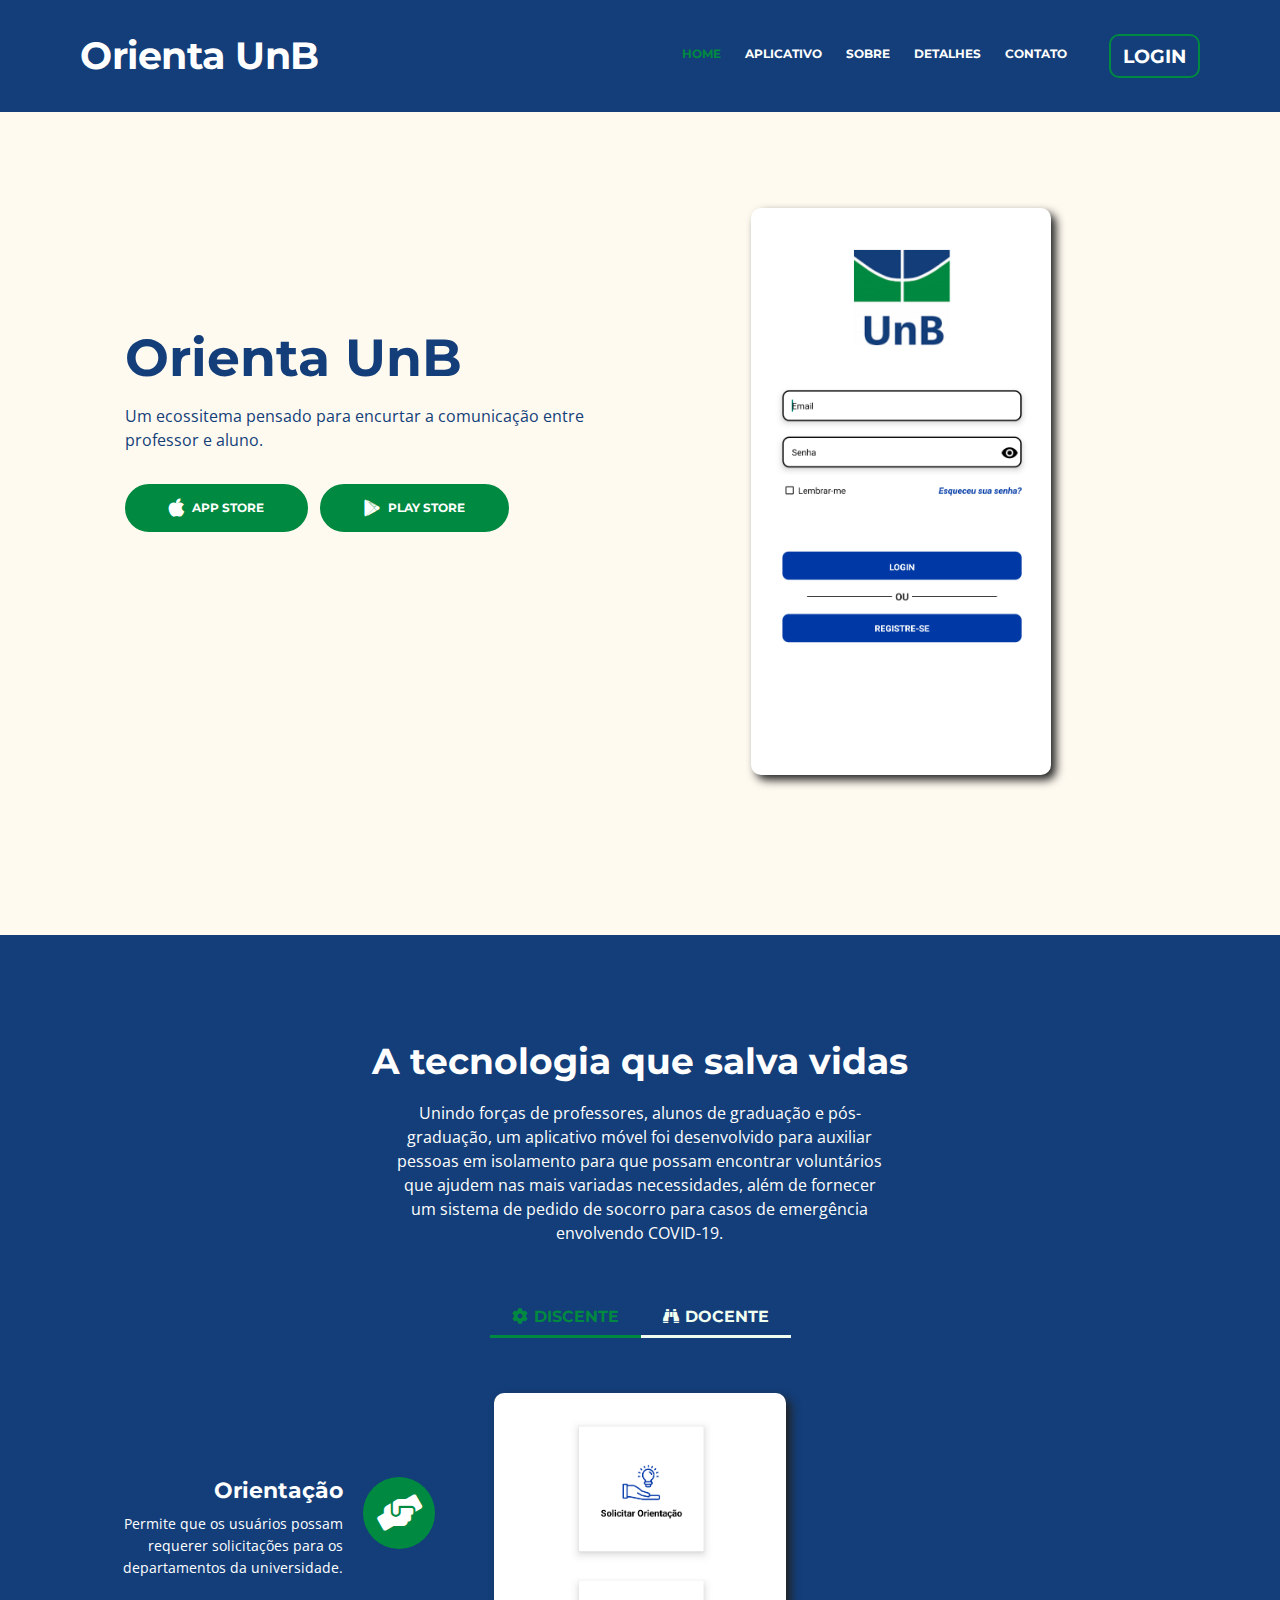
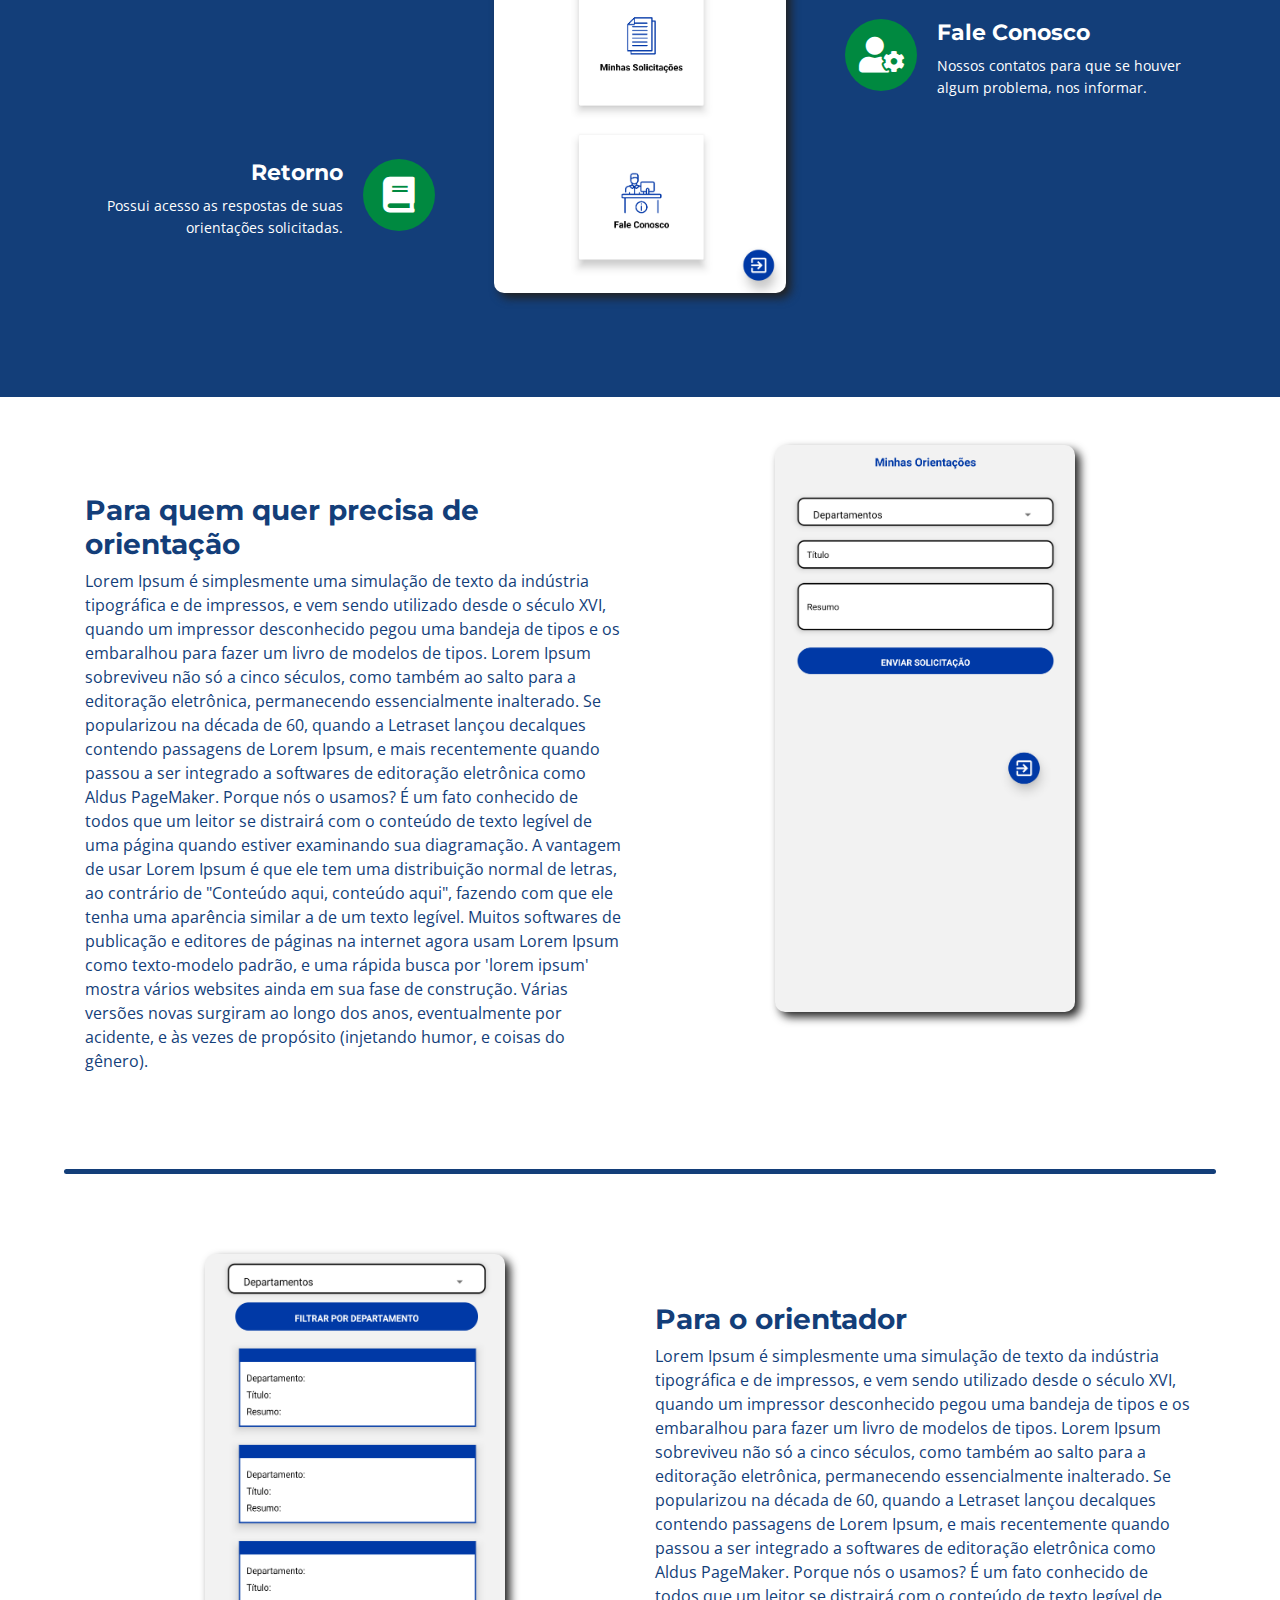
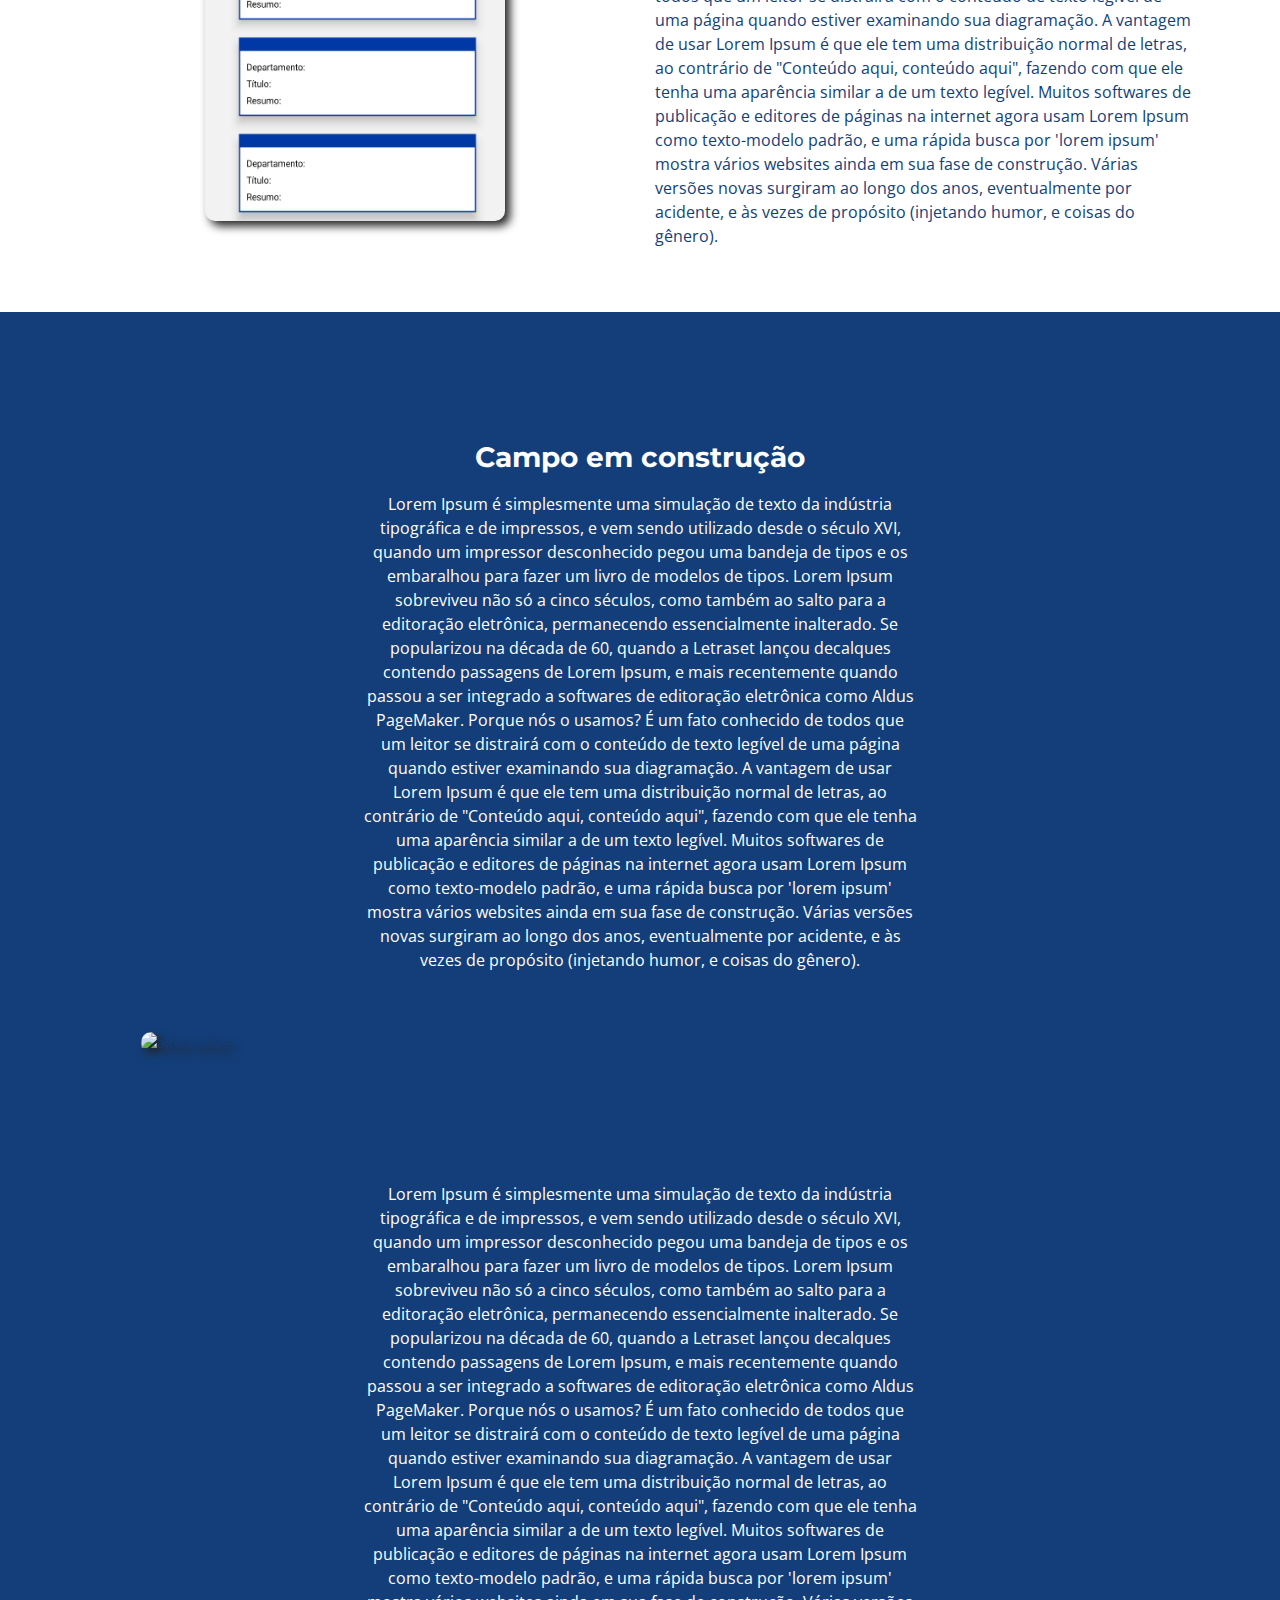
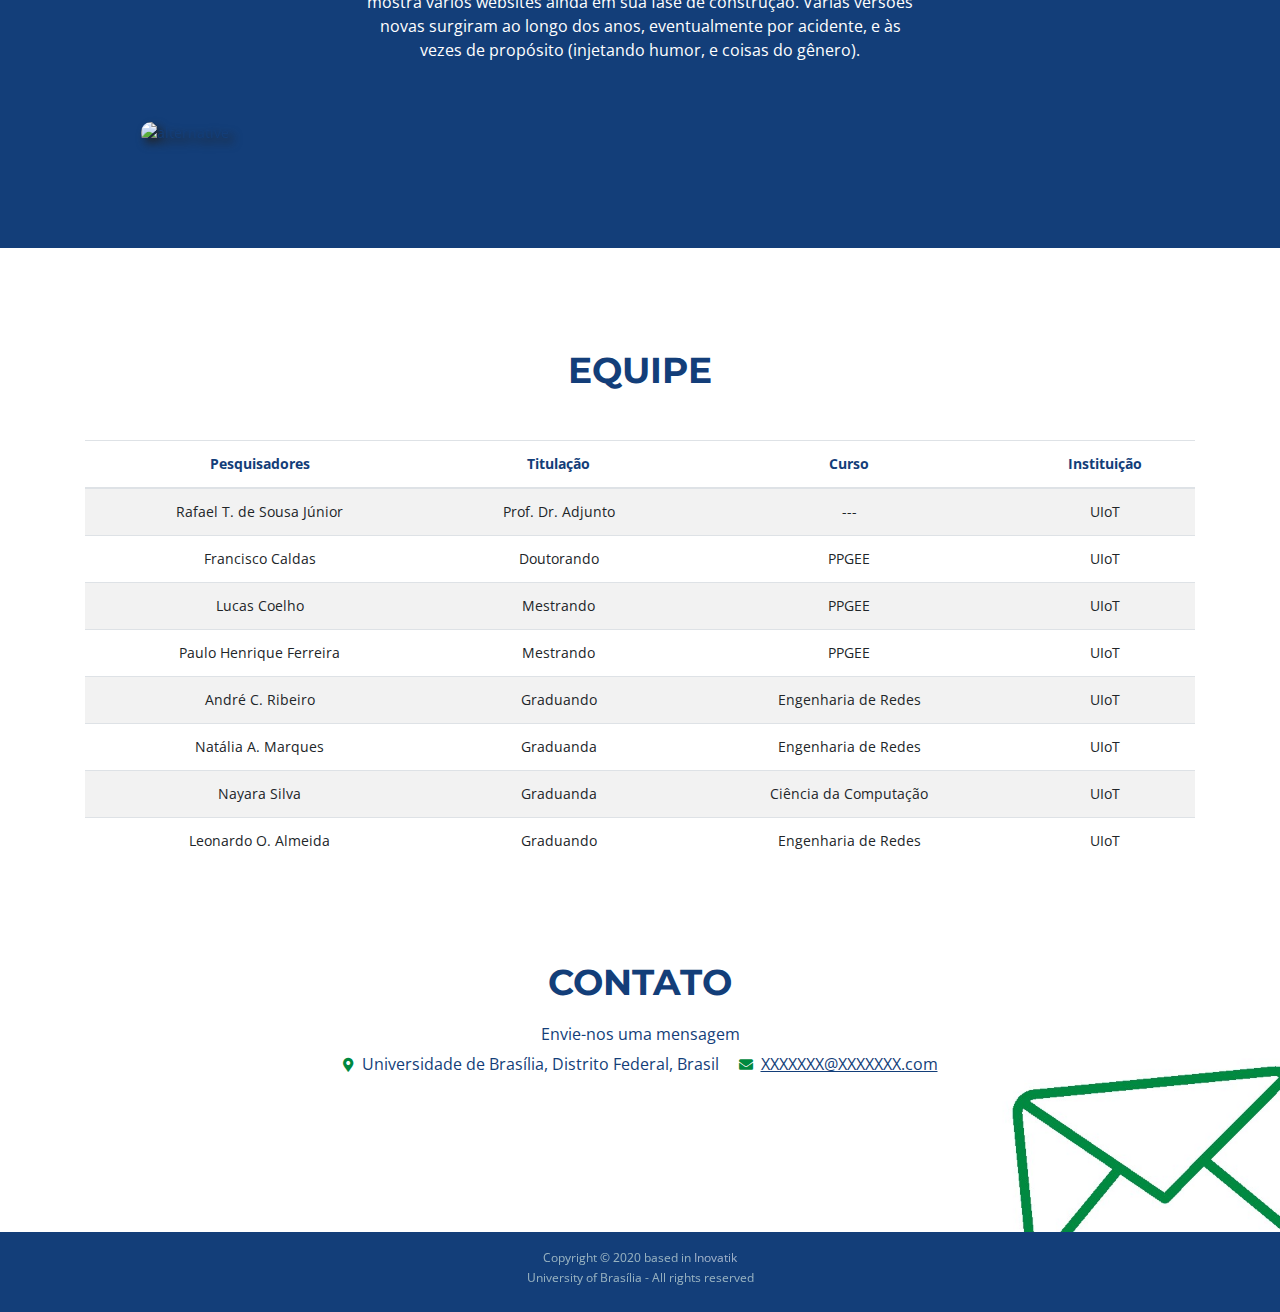
==== Orienta/index.html @ 150d6812 "Add files via upload" ====
<!DOCTYPE html>
<html lang="pt-BR">
    <head>
        <meta charset="utf-8">
        <meta name="viewport" content="width=device-width, initial-scale=1, shrink-to-fit=no">
        
        <!-- SEO Meta Tags -->
        <meta name="description" content="Um ecossitema pensado para proteger da pandemia causada pela COVID-19, todos aqueles que integram a comunidade da Universidade de Brasília.">
        <meta name="author" content="Inovatik">

        <!-- Website Title -->
        <title>Orienta UnB</title>
        
        <!-- Styles -->
        <link href="https://fonts.googleapis.com/css?family=Montserrat:400,600,700" rel="stylesheet">
        <link href="https://fonts.googleapis.com/css?family=Open+Sans:400,400i,700,700i" rel="stylesheet">
        <link href="css/bootstrap.css" rel="stylesheet">
        <link href="css/fontawesome-all.css" rel="stylesheet">
        <link href="css/swiper.css" rel="stylesheet">
        <link href="css/magnific-popup.css" rel="stylesheet">
        <link href="css/styles.css" rel="stylesheet">
        
        <!-- Favicon  -->
        <link rel="icon" href="images/favicon.png">
    </head>
    <body data-spy="scroll" data-target=".fixed-top">
    
    <!-- Preloader -->
	<div class="spinner-wrapper">
        <div class="spinner">
            <div class="bounce1"></div>
            <div class="bounce2"></div>
            <div class="bounce3"></div>
        </div>
    </div>
    <!-- end of preloader -->
    

    <!-- Navigation -->
    <nav class="navbar navbar-expand-md navbar-dark navbar-custom fixed-top">
        <!-- Text Logo - Use this if you don't have a graphic logo -->
        <a class="navbar-brand logo-text page-scroll" href="index.html">Orienta UnB</a>
        <!-- Image Logo -->
        <!--<a class="navbar-brand logo-image" href="index.html"><img src="images/logo.svg" alt="alternative"></a> -->
        
        <!-- Mobile Menu Toggle Button -->
        <button class="navbar-toggler" type="button" data-toggle="collapse" data-target="#navbarsExampleDefault" aria-controls="navbarsExampleDefault" aria-expanded="false" aria-label="Toggle navigation">
            <span class="navbar-toggler-awesome fas fa-bars"></span>
            <span class="navbar-toggler-awesome fas fa-times"></span>
        </button>
        <!-- end of mobile menu toggle button -->

        <div class="collapse navbar-collapse" id="navbarsExampleDefault">
            <ul class="navbar-nav ml-auto">
                <li class="nav-item">
                    <a class="nav-link page-scroll" href="#header">HOME <span class="sr-only">(current)</span></a>
                </li>
                <li class="nav-item">
                    <a class="nav-link page-scroll" href="#features">APLICATIVO</a>
                </li>
                <li class="nav-item">
                    <a class="nav-link page-scroll" href="#preview">SOBRE</a>
                </li>

                <li class="nav-item">
                    <a class="nav-link page-scroll" href="#details">DETALHES</a>
                </li>

                <!-- Dropdown Menu -->          
                <!-- <li class="nav-item dropdown"> 
                    <a class="nav-link dropdown-toggle page-scroll" href="#details" id="navbarDropdown" role="button" aria-haspopup="true" aria-expanded="false">DETAILS</a>-->
                    <!--<div class="dropdown-menu" aria-labelledby="navbarDropdown"> -->
                        <!-- <a class="dropdown-item" href="terms-conditions.html"><span class="item-text">TERMS CONDITIONS</span></a> -->
                        <!-- <div class="dropdown-items-divide-hr"></div> -->
                        <!-- <a class="dropdown-item" href="privacy-policy.html"><span class="item-text">PRIVACY POLICY</span></a>
                    </div> -->
                <!-- </li> -->
                <!-- end of dropdown menu -->

                <li class="nav-item">
                    <a class="nav-link page-scroll" href="#contact">CONTATO</a>
                </li>
                <li class="nav-item">
                    <a class="nav-link page-scroll login" href="http://unb-covid-web.herokuapp.com/#/login">LOGIN</a>
                </li>
            </ul>
        </div>
    </nav> <!-- end of navbar -->
    <!-- end of navigation -->


    <!-- Header -->
    <header id="header" class="header">
        <div class="header-content">
            <div class="container">
                <div class="row">
                    <div class="col-lg-6">
                        <div class="text-container">
                            <h1>Orienta UnB</h1>
                            <p class="p-large">Um ecossitema pensado para encurtar a comunicação entre professor e aluno.</p>
                            <a class="btn-solid-lg page-scroll" href="#your-link"><i class="fab fa-apple"></i>APP STORE</a>
                            <a class="btn-solid-lg page-scroll" href="#your-link"><i class="fab fa-google-play"></i>PLAY STORE</a>
                        </div>
                    </div> <!-- end of col -->
                    <div class="col-lg-5 mx-auto">
                        <div class="image-container">
                            <img class="img-fluid" style="height: 567px; width: 300px;" src="images/TeladeLogin.png" alt="alternative">
                        </div> <!-- end of image-container -->
                    </div> <!-- end of col -->
                </div> <!-- end of row -->
            </div> <!-- end of container -->
        </div> <!-- end of header-content -->
    </header> <!-- end of header -->
    <!-- end of header -->
    
    <!-- Features -->
    <div id="features" class="tabs">
        <div class="container">
            <div class="row">
                <div class="col-lg-12">
                    <h2>A tecnologia que salva vidas</h2>
                    <div class="p-heading p-large">Unindo forças de professores, alunos de graduação e pós-graduação, um aplicativo móvel foi desenvolvido para auxiliar pessoas em isolamento para que possam encontrar voluntários que ajudem nas mais variadas necessidades, além de fornecer um sistema de pedido de socorro para casos de emergência envolvendo COVID-19.</div>
                </div> <!-- end of col -->
            </div> <!-- end of row -->
            <div class="row">

                <!-- Tabs Links -->
                <ul class="nav nav-tabs" id="lenoTabs" role="tablist">
                    <li class="nav-item">
                        <a class="nav-link active" id="nav-tab-1" data-toggle="tab" href="#tab-1" role="tab" aria-controls="tab-1" aria-selected="true"><i class="fas fa-cog"></i>DISCENTE</a>
                    </li>
                    <li class="nav-item">
                        <a class="nav-link" id="nav-tab-2" data-toggle="tab" href="#tab-2" role="tab" aria-controls="tab-2" aria-selected="false"><i class="fas fa-binoculars"></i>DOCENTE</a>
                    </li>
                </ul>
                <!-- end of tabs links -->


                <!-- Tabs Content-->
                <div class="tab-content" id="lenoTabsContent">
                    
                    <!-- Tab -->
                    <div class="tab-pane fade show active" id="tab-1" role="tabpanel" aria-labelledby="tab-1">
                        <div class="container">
                            <div class="row">
                                
                                <!-- Icon Cards Pane -->
                                <div class="col-lg-4">
                                    <div class="card left-pane first">
                                        <div class="card-body" style="margin-bottom: 8em;">
                                            <div class="text-wrapper">
                                                <h4 class="card-title">Orientação</h4>
                                                <p>Permite que os usuários possam requerer solicitações para os departamentos da universidade.</p>
                                            </div>
                                            <div class="card-icon">
                                                <i class="fas fa-hands-helping"></i>
                                            </div>
                                        </div>
                                    </div>
                                    <div class="card left-pane">
                                        <div class="card-body">
                                            <div class="text-wrapper">
                                                <h4 class="card-title">Retorno</h4>
                                                <p>Possui acesso as respostas de suas orientações solicitadas.</p>
                                            </div>
                                            <div class="card-icon">
                                                <i class="fas fa-book"></i>
                                            </div>
                                        </div>
                                    </div>
                                    <div class="card left-pane" style="display: none;">
                                        <div class="card-body">
                                            <div class="text-wrapper">
                                                <h4 class="card-title">Pedir Socorro</h4>
                                                <p>Oferece um mecanismo para que pessoas com quadros emergenciais possam solicitar socoro às autoridades.</p>
                                            </div>
                                            <div class="card-icon">
                                                <i class="fas fa-first-aid"></i>
                                            </div>
                                        </div>
                                    </div>
                                </div>
                                <!-- end of icon cards pane -->

                                <!-- Image Pane -->
                                <div class="col-lg-4">
                                    <img class="img-fluid" src="images/MenuDiscente.png" alt="alternative" style="height: 500px; width: 292px;">
                                </div>
                                <!-- end of image pane -->
                                
                                <!-- Icon Cards Pane -->
                                <div class="col-lg-4" style="margin: auto;">
                                    <div class="card right-pane first">
                                        <div class="card-body">
                                            <div class="card-icon">
                                                <i class="fas fa-user-cog"></i>
                                            </div>
                                            <div class="text-wrapper">
                                                <h4 class="card-title">Fale Conosco</h4>
                                                <p>Nossos contatos para que se houver algum problema, nos informar.</p>
                                            </div>
                                        </div>
                                    </div>
                                    <div class="card right-pane" style="display: none;">
                                        <div class="card-body">
                                            <div class="card-icon">
                                                <i class="fas fa-first-aid"></i>
                                            </div>
                                            <div class="text-wrapper">
                                                <h4 class="card-title">Pedir Socorro</h4>
                                                <p>Oferece um mecanismo para que pessoas com quadros emergenciais possam solicitar socorro às autoridades.</p>
                                            </div>
                                        </div>
                                    </div>
                                    <div class="card right-pane" style="display: none;">
                                        <div class="card-body">
                                            <div class="card-icon">
                                                <i class="fas fa-first-aid"></i>
                                            </div>
                                            <div class="text-wrapper">
                                                <h4 class="card-title">Good Foundation</h4>
                                                <p>Get a solid foundation for your self development efforts. Try Leno mobile app for any mobile platform</p>
                                            </div>
                                        </div>
                                    </div>
                                </div>
                                <!-- end of icon cards pane -->

                            </div> <!-- end of row -->
                        </div> <!-- end of container -->
                    </div> <!-- end of tab-pane -->
                    <!-- end of tab -->

                    <!-- Tab -->
                    <div class="tab-pane fade" id="tab-2" role="tabpanel" aria-labelledby="tab-2">
                        <div class="container">
                            <div class="row">

                                <div class="col-lg-4" style="margin: auto;">
                                    <div class="card left-pane first">
                                        <div class="card-body" style="display: flex;">
                                            <div class="text-wrapper" style="width: 80%;">
                                                <h4 class="card-title">Solicitações</h4>
                                                <p>Permite o professor acesse a uma lista de solicitações de orientação.</p>
                                            </div>
                                            <div class="card-icon">
                                                <i class="fas fa-hands-helping"></i>
                                            </div>
                                        </div>
                                    </div>
                                    <div class="card left-pane" style="display: none;">
                                        <div class="card-body">
                                            <div class="text-wrapper">
                                                <h4 class="card-title">Informações Confiáveis</h4>
                                                <p>Possui acesso direto aos sites das autoridades em saúde como Organização Mundial da Saúde e o Ministério da Saúde.</p>
                                            </div>
                                            <div class="card-icon">
                                                <i class="fas fa-book"></i>
                                            </div>
                                        </div>
                                    </div>
                                    <div class="card left-pane" style="display: none;">
                                        <div class="card-body">
                                            <div class="text-wrapper">
                                                <h4 class="card-title">Pedir Socorro</h4>
                                                <p>Oferece um mecanismo para que pessoas com quadros emergenciais possam solicitar socoro às autoridades.</p>
                                            </div>
                                            <div class="card-icon">
                                                <i class="fas fa-first-aid"></i>
                                            </div>
                                        </div>
                                    </div>
                                </div>
                                <!-- end of icon cards pane -->

                                <!-- Image Pane -->
                                <div class="col-lg-4">
                                    <img class="img-fluid" src="images/MenuDocente.png" alt="alternative" style="height: 500px; width: 292px;">
                                </div>
                                <!-- end of image pane -->
                                
                                <!-- Icon Cards Pane -->
                                <div class="col-lg-4">
                                    <div class="card right-pane first">
                                        <div class="card-body" style="display: flex; margin-bottom: 10em; margin-top: 2em;">
                                            <div class="card-icon">
                                                <i class="fas fa-chart-line"></i>
                                            </div>
                                            <div class="text-wrapper" style="width: 80%; margin-left: 1em;">
                                                <h4 class="card-title">Controle de retorno</h4>
                                                <p>Área de acompanhamento das orientações responsáveis pelo usuário.</p>
                                            </div>
                                        </div>
                                    </div>
                                    <div class="card right-pane">
                                        <div class="card-body" style="display: flex;">
                                            <div class="card-icon">
                                                <i class="fas fa-user-cog"></i>
                                            </div>
                                            <div class="text-wrapper" style="width: 80%; margin-left: 1em;">
                                                <h4 class="card-title">Fale Conosco</h4>
                                                <p>Nossos contatos para que se houver algum problema, nos informar.</p>
                                            </div>
                                        </div>
                                    </div>
                                    <div class="card right-pane" style="display: none;">
                                        <div class="card-body">
                                            <div class="card-icon">
                                                <i class="fas fa-first-aid"></i>
                                            </div>
                                            <div class="text-wrapper">
                                                <h4 class="card-title">Good Foundation</h4>
                                                <p>Get a solid foundation for your self development efforts. Try Leno mobile app for any mobile platform</p>
                                            </div>
                                        </div>
                                    </div>
                                </div>
                            </div> <!-- end of row -->
                        </div> <!-- end of container -->
                    </div> <!-- end of tab-pane -->
                    <!-- end of tab -->

                </div> <!-- end of tab-content -->
                <!-- end of tabs content -->

            </div> <!-- end of row --> 
        </div> <!-- end of container --> 
    </div> <!-- end of tabs -->
    <!-- end of features -->


    <!-- Video -->
    <div id="preview" class="basic-1">
        <div class="container mt-5">
            <div class="row">
                <div class="col-lg-6">
                    <div class="text-container pt-5">
                        <h3>Para quem quer precisa de orientação</h3>
                        <p class="p-large">Lorem Ipsum é simplesmente uma simulação de texto da indústria tipográfica e de impressos, e vem sendo utilizado desde o século XVI, quando um impressor desconhecido pegou uma bandeja de tipos e os embaralhou para fazer um livro de modelos de tipos. Lorem Ipsum sobreviveu não só a cinco séculos, como também ao salto para a editoração eletrônica, permanecendo essencialmente inalterado. Se popularizou na década de 60, quando a Letraset lançou decalques contendo passagens de Lorem Ipsum, e mais recentemente quando passou a ser integrado a softwares de editoração eletrônica como Aldus PageMaker.

                            Porque nós o usamos?
                            É um fato conhecido de todos que um leitor se distrairá com o conteúdo de texto legível de uma página quando estiver examinando sua diagramação. A vantagem de usar Lorem Ipsum é que ele tem uma distribuição normal de letras, ao contrário de "Conteúdo aqui, conteúdo aqui", fazendo com que ele tenha uma aparência similar a de um texto legível. Muitos softwares de publicação e editores de páginas na internet agora usam Lorem Ipsum como texto-modelo padrão, e uma rápida busca por 'lorem ipsum' mostra vários websites ainda em sua fase de construção. Várias versões novas surgiram ao longo dos anos, eventualmente por acidente, e às vezes de propósito (injetando humor, e coisas do gênero).
                            
                            </p>
                    </div>
                </div> <!-- end of col -->
                <div class="col-lg-5 mx-auto">
                    <div class="image-container">
                        <img class="img-fluid img-mob" style="height: 567px; width: 300px;" src="images/SolicitaçãodeOrientação.png" alt="alternative">
                    </div> <!-- end of image-container -->
                </div> <!-- end of col -->
            </div> <!-- end of row -->
        </div> <!-- end of container -->
        <div class="line"></div>
        <div class="container content-m mb-5">
            <div class="row">
                <div class="col-lg-5 mx-auto">
                    <div class="image-container">
                        <img class="img-fluid img-mob" style="height: 567px; width: 300px;" src="images/TodasSolicitçõesProf.png" alt="alternative">
                    </div> <!-- end of image-container -->
                </div> <!-- end of col -->
                <div class="col-lg-6">
                    <div class="text-container pt-5">
                        <h3>Para o orientador</h3>
                        <p class="p-large">Lorem Ipsum é simplesmente uma simulação de texto da indústria tipográfica e de impressos, e vem sendo utilizado desde o século XVI, quando um impressor desconhecido pegou uma bandeja de tipos e os embaralhou para fazer um livro de modelos de tipos. Lorem Ipsum sobreviveu não só a cinco séculos, como também ao salto para a editoração eletrônica, permanecendo essencialmente inalterado. Se popularizou na década de 60, quando a Letraset lançou decalques contendo passagens de Lorem Ipsum, e mais recentemente quando passou a ser integrado a softwares de editoração eletrônica como Aldus PageMaker.

                            Porque nós o usamos?
                            É um fato conhecido de todos que um leitor se distrairá com o conteúdo de texto legível de uma página quando estiver examinando sua diagramação. A vantagem de usar Lorem Ipsum é que ele tem uma distribuição normal de letras, ao contrário de "Conteúdo aqui, conteúdo aqui", fazendo com que ele tenha uma aparência similar a de um texto legível. Muitos softwares de publicação e editores de páginas na internet agora usam Lorem Ipsum como texto-modelo padrão, e uma rápida busca por 'lorem ipsum' mostra vários websites ainda em sua fase de construção. Várias versões novas surgiram ao longo dos anos, eventualmente por acidente, e às vezes de propósito (injetando humor, e coisas do gênero).
                            
                            </p>
                    </div>
                </div> <!-- end of col -->
            </div> <!-- end of row -->
        </div> <!-- end of container -->
    </div> <!-- end of basic-1 -->
    <!-- end of video -->


    <!-- Details 1 -->
    <div id="details" class="basic-2">
        <div class="container">
            <div class="row">
                <div class="col-lg-12">
                    <h3>Campo em construção</h3>
                    <div class="p-heading p-large text">Lorem Ipsum é simplesmente uma simulação de texto da indústria tipográfica e de impressos, e vem sendo utilizado desde o século XVI, quando um impressor desconhecido pegou uma bandeja de tipos e os embaralhou para fazer um livro de modelos de tipos. Lorem Ipsum sobreviveu não só a cinco séculos, como também ao salto para a editoração eletrônica, permanecendo essencialmente inalterado. Se popularizou na década de 60, quando a Letraset lançou decalques contendo passagens de Lorem Ipsum, e mais recentemente quando passou a ser integrado a softwares de editoração eletrônica como Aldus PageMaker.

                        Porque nós o usamos?
                        É um fato conhecido de todos que um leitor se distrairá com o conteúdo de texto legível de uma página quando estiver examinando sua diagramação. A vantagem de usar Lorem Ipsum é que ele tem uma distribuição normal de letras, ao contrário de "Conteúdo aqui, conteúdo aqui", fazendo com que ele tenha uma aparência similar a de um texto legível. Muitos softwares de publicação e editores de páginas na internet agora usam Lorem Ipsum como texto-modelo padrão, e uma rápida busca por 'lorem ipsum' mostra vários websites ainda em sua fase de construção. Várias versões novas surgiram ao longo dos anos, eventualmente por acidente, e às vezes de propósito (injetando humor, e coisas do gênero).
                        
                        </div>
                </div> <!-- end of col -->
            </div> <!-- end of row -->    
            <div class="row">
                <div class="col-lg-12">
                        <img class="img-fluid dash" src="" alt="alternative">
                </div> <!-- end of col -->
            </div> <!-- end of row -->
        </div> <!-- end of container -->

        <div class="container mb-5">
            <div class="row">
                <div class="col-lg-12">
                    <div class="p-heading p-large text" style="margin-top: 8rem;">Lorem Ipsum é simplesmente uma simulação de texto da indústria tipográfica e de impressos, e vem sendo utilizado desde o século XVI, quando um impressor desconhecido pegou uma bandeja de tipos e os embaralhou para fazer um livro de modelos de tipos. Lorem Ipsum sobreviveu não só a cinco séculos, como também ao salto para a editoração eletrônica, permanecendo essencialmente inalterado. Se popularizou na década de 60, quando a Letraset lançou decalques contendo passagens de Lorem Ipsum, e mais recentemente quando passou a ser integrado a softwares de editoração eletrônica como Aldus PageMaker.

                        Porque nós o usamos?
                        É um fato conhecido de todos que um leitor se distrairá com o conteúdo de texto legível de uma página quando estiver examinando sua diagramação. A vantagem de usar Lorem Ipsum é que ele tem uma distribuição normal de letras, ao contrário de "Conteúdo aqui, conteúdo aqui", fazendo com que ele tenha uma aparência similar a de um texto legível. Muitos softwares de publicação e editores de páginas na internet agora usam Lorem Ipsum como texto-modelo padrão, e uma rápida busca por 'lorem ipsum' mostra vários websites ainda em sua fase de construção. Várias versões novas surgiram ao longo dos anos, eventualmente por acidente, e às vezes de propósito (injetando humor, e coisas do gênero).
                        
                        </div>
                </div> <!-- end of col -->
            </div> <!-- end of row -->    
            <div class="row">
                <div class="col-lg-12">
                        <img class="img-fluid dash" src="" alt="alternative">
                </div> <!-- end of col -->
            </div> <!-- end of row -->
        </div> <!-- end of container -->
    </div>


    <!-- Contact -->
    <div id="contact" class="form">
        <div class="container">
            <h2>EQUIPE</h2>
            <table class="table table-striped mt-5 equipe">
                <thead>
                  <tr>
                    <th scope="col">Pesquisadores</th>
                    <th scope="col">Titulação</th>
                    <th scope="col">Curso</th>
                    <th scope="col">Instituição</th>
                  </tr>
                </thead>
                <tbody>
                  <tr>
                    <td>Rafael T. de Sousa Júnior</td>
                    <td>Prof. Dr. Adjunto</td>
                    <td>---
                        
                    </td>
                    <td>UIoT</td>
                  </tr>
                  <tr>
                    <td>Francisco Caldas</td>
                    <td>Doutorando</td>
                    <td>PPGEE</td>
                    <td>UIoT</td>
                  </tr>
                  <tr>
                    <td>Lucas Coelho</td>
                    <td>Mestrando</td>
                    <td>PPGEE</td>
                    <td>UIoT</td>
                  </tr>
                  <tr>
                    <td>Paulo Henrique Ferreira</td>
                    <td>Mestrando</td>
                    <td>PPGEE</td>
                    <td>UIoT</td>
                  </tr>
                  <tr>
                    <td>André C. Ribeiro</td>
                    <td>Graduando</td>
                    <td>Engenharia de Redes</td>
                    <td>UIoT</td>
                  </tr>
                  <tr>
                    <td>Natália A. Marques</td>
                    <td>Graduanda</td>
                    <td>Engenharia de Redes</td>
                    <td>UIoT</td>
                  </tr>
                  <tr>
                    <td>Nayara Silva</td>
                    <td>Graduanda</td>
                    <td>Ciência da Computação</td>
                    <td>UIoT</td>
                  </tr>
                  <tr>
                    <td>Leonardo O. Almeida</td>
                    <td>Graduando</td>
                    <td>Engenharia de Redes</td>
                    <td>UIoT</td>
                  </tr>
                </tbody>
              </table>
            <div class="row mt-5">
                <div class="col-lg-12 mt-5">
                    <h2>CONTATO</h2>
                    <ul class="list-unstyled li-space-lg">
                        <li class="address">Envie-nos uma mensagem</li>
                        <li><i class="fas fa-map-marker-alt"></i>Universidade de Brasília, Distrito Federal, Brasil</li>
                        <li><i class="fas fa-envelope"></i><a class="blue" href="mailto:emailunb@unb.com">XXXXXXX@XXXXXXX.com</a></li>
                    </ul>
                </div> <!-- end of col -->
            </div> <!-- end of row -->
        </div> <!-- end of container -->
    </div> <!-- end of form -->
    <!-- end of contact -->


    <!-- Copyright -->
    <div class="copyright">
        <div class="container">
            <div class="row">
                <div class="col-lg-12">
                    <p class="p-small">Copyright © 2020 based in <a href="https://inovatik.com">Inovatik</a><br>University of Brasília - All rights reserved</p>
                </div> <!-- end of col -->
            </div> <!-- enf of row -->
        </div> <!-- end of container -->
    </div> <!-- end of copyright --> 
    <!-- end of copyright -->
    
    	
    <!-- Scripts -->
    <script src="js/jquery.min.js"></script> <!-- jQuery for Bootstrap's JavaScript plugins -->
    <script src="js/popper.min.js"></script> <!-- Popper tooltip library for Bootstrap -->
    <script src="js/bootstrap.min.js"></script> <!-- Bootstrap framework -->
    <script src="js/jquery.easing.min.js"></script> <!-- jQuery Easing for smooth scrolling between anchors -->
    <script src="js/swiper.min.js"></script> <!-- Swiper for image and text sliders -->
    <script src="js/jquery.magnific-popup.js"></script> <!-- Magnific Popup for lightboxes -->
    <script src="js/morphext.min.js"></script> <!-- Morphtext rotating text in the header -->
    <script src="js/validator.min.js"></script> <!-- Validator.js - Bootstrap plugin that validates forms -->
    <script src="js/scripts.js"></script> <!-- Custom scripts -->
</body>
</html>
---- Orienta/css/styles.css ----
/*****************************************
Table Of Contents:

01. General Styles
02. Preloader
03. Navigation
04. Header
05. Features
06. Video
07. Details 1
08. Details 2
09. Details Lightboxes
10. Screenshots
11. Download
12. Statistics
13. Contact
14. Footer
15. Copyright
16. Back To Top Button
17. Extra Pages
18. Media Queries
******************************************/

/*****************************************
Colors:

- Text, navbar links - white #F0FFF0
- Buttons, bullets, icons - turquoise #00c9db
- Navbar - navy #4633af
- Backgrounds - dark denim #262431
- Backgrounds - denim #2f2c3d
******************************************/


/******************************/
/*     01. General Styles     */
/******************************/
body,
html {
    width: 100%;
	height: 100%;
}

body, p {
	color: #133e79; 
	font: 400 0.875rem/1.375rem "Open Sans", sans-serif;
}

.line { 
	display: none;
}

.p-large {
	color: #133e79;
	font: 400 1rem/1.5rem "Open Sans", sans-serif;
}

.p-small {
	color: #133e79;
	font: 400 0.75rem/1.25rem "Open Sans", sans-serif;
}

.p-heading {
	margin-bottom: 3.75rem;
	text-align: center;
}

.li-space-lg li {
	margin-bottom: 0.375rem;
}

.indent {
	padding-left: 1.25rem;
}

h1 {
	color: #133e79;
	font: 700 2.5rem/2.875rem "Montserrat", sans-serif;
}

h2 {
	color: #133e79;
	font: 700 2.25rem/2.75rem "Montserrat", sans-serif;
}

h3 {
	color: #133e79;
	font: 700 1.75rem/2.125rem "Montserrat", sans-serif;
}

h4 {
	color: #133e79;
	font: 700 1.375rem/1.75rem "Montserrat", sans-serif;
}

h5 {
	color: #133e79;
	font: 700 1.125rem/1.625rem "Montserrat", sans-serif;
}

h6 {
	color: #133e79;
	font: 700 1rem/1.5rem "Montserrat", sans-serif;
}

a {
	color: #133e79;
	text-decoration: underline;
}

a:hover {
	color: #133e79;
	text-decoration: underline;
}

a.turquoise {
	color: #008940;
}

a.white {
	color: #133e79;
}

.testimonial-text {
	font: italic 400 1rem/1.5rem "Open Sans", sans-serif;
}

.testimonial-author {
	font: 700 1rem/1.5rem "Montserrat", sans-serif;
}

.btn-solid-reg {
	display: inline-block;
	padding: 1.1875rem 2.125rem 1.1875rem 2.125rem;
	border: 0.125rem solid #008940;
	border-radius: 2rem;
	background-color: #008940;
	color: #fff;
	font: 700 0.75rem/0 "Montserrat", sans-serif;
	text-decoration: none;
	transition: all 0.2s ease;
}

.btn-solid-reg:hover {
	background-color: transparent;
	color: #008940;
	text-decoration: none;
}

.btn-solid-lg {
	display: inline-block;
	padding: 1.375rem 2.625rem 1.375rem 2.625rem;
	border: 0.125rem solid #008940;
	border-radius: 2rem;
	background-color: #008940;
	color: #fff;
	font: 700 0.75rem/0 "Montserrat", sans-serif;
	text-decoration: none;
	transition: all 0.2s ease;
}

.btn-solid-lg:hover {
	background-color: transparent;
	color: #008940;
	text-decoration: none;
}

.btn-solid-lg .fab {
	margin-right: 0.5rem;
	font-size: 1.25rem;
	line-height: 0;
	vertical-align: top;
}

.btn-solid-lg .fab.fa-google-play {
	font-size: 1rem;
}

.btn-outline-reg {
	display: inline-block;
	padding: 1.1875rem 2.125rem 1.1875rem 2.125rem;
	border: 0.125rem solid #008940;
	border-radius: 2rem;
	background-color: transparent;
	color: #008940;
	font: 700 0.75rem/0 "Montserrat", sans-serif;
	text-decoration: none;
	transition: all 0.2s ease;
}

.btn-outline-reg:hover {
	background-color: #008940;
	color: #fff;
	text-decoration: none;
}

.btn-outline-lg {
	display: inline-block;
	padding: 1.375rem 2.625rem 1.375rem 2.625rem;
	border: 0.125rem solid #008940;
	border-radius: 2rem;
	background-color: transparent;
	color: #008940;
	font: 700 0.75rem/0 "Montserrat", sans-serif;
	text-decoration: none;
	transition: all 0.2s ease;
}

.btn-outline-lg:hover {
	background-color: #008940;
	color: #fff;
	text-decoration: none;
}

.btn-outline-sm {
	display: inline-block;
	padding: 1rem 1.625rem 0.875rem 1.625rem;
	border: 0.125rem solid #008940;
	border-radius: 2rem;
	background-color: transparent;
	color: #008940;
	font: 700 0.625rem/0 "Montserrat", sans-serif;
	text-decoration: none;
	transition: all 0.2s ease;
}

.btn-outline-sm:hover {
	background-color: #008940;
	color: #fff;
	text-decoration: none;
}

.form-group {
	position: relative;
	margin-bottom: 1.25rem;
}

.form-group.has-error.has-danger {
	margin-bottom: 0.625rem;
}

.form-group.has-error.has-danger .help-block.with-errors ul {
	margin-top: 0.375rem;
}

.label-control {
	position: absolute;
	top: 0.87rem;
	left: 1.375rem;
	color: #008940;
	opacity: 1;
	font: 400 0.875rem/1.375rem "Open Sans", sans-serif;
	cursor: text;
	transition: all 0.2s ease;
}

/* IE10+ hack to solve lower label text position compared to the rest of the browsers */
@media screen and (-ms-high-contrast: active), screen and (-ms-high-contrast: none) {  
	.label-control {
		top: 0.9375rem;
	}
}

.form-control-input:focus + .label-control,
.form-control-input.notEmpty + .label-control,
.form-control-textarea:focus + .label-control,
.form-control-textarea.notEmpty + .label-control {
	top: 0.125rem;
	opacity: 1;
	font-size: 0.75rem;
	font-weight: 700;
}

.form-control-input,
.form-control-select {
	display: block; /* needed for proper display of the label in Firefox, IE, Edge */
	width: 100%;
	padding-top: 1.0625rem;
	padding-bottom: 0.0625rem;
	padding-left: 1.3125rem;
	border: 1px solid #008940;
	border-radius: 0.25rem;
	background-color: #fff;
	color: #008940;
	font: 400 0.875rem/1.875rem "Open Sans", sans-serif;
	transition: all 0.2s ease;
	-webkit-appearance: none; /* removes inner shadow on form inputs on ios safari */
}

.form-control-select {
	padding-top: 0.5rem;
	padding-bottom: 0.5rem;
	height: 3rem;
}

/* IE10+ hack to solve lower label text position compared to the rest of the browsers */
@media screen and (-ms-high-contrast: active), screen and (-ms-high-contrast: none) {  
	.form-control-input {
		padding-top: 1.25rem;
		padding-bottom: 0.75rem;
		line-height: 1.75rem;
	}

	.form-control-select {
		padding-top: 0.875rem;
		padding-bottom: 0.75rem;
		height: 3.125rem;
		line-height: 2.125rem;
	}
}

select {
    /* you should keep these first rules in place to maintain cross-browser behavior */
    -webkit-appearance: none;
	-moz-appearance: none;
	-ms-appearance: none;
    -o-appearance: none;
    appearance: none;
    background-image: url('../images/down-arrow.png');
    background-position: 96% 50%;
    background-repeat: no-repeat;
    outline: none;
}

select::-ms-expand {
    display: none; /* removes the ugly default down arrow on select form field in IE11 */
}

.form-control-textarea {
	display: block; /* used to eliminate a bottom gap difference between Chrome and IE/FF */
	width: 100%;
	height: 8rem; /* used instead of html rows to normalize height between Chrome and IE/FF */
	padding-top: 1.25rem;
	padding-left: 1.3125rem;
	border: 1px solid #008940;
	border-radius: 0.25rem;
	background-color: #F0FFF0;
	color: #008940;
	font: 400 0.875rem/1.75rem "Open Sans", sans-serif;
	transition: all 0.2s ease;
}

.form-control-input:focus,
.form-control-select:focus,
.form-control-textarea:focus {
	border: 1px solid #F0FFF0;
	outline: none; /* Removes blue border on focus */
}

.form-control-input:hover,
.form-control-select:hover,
.form-control-textarea:hover {
	border: 1px solid #F0FFF0;
}

.checkbox {
	font: 400 0.75rem/1.25rem "Open Sans", sans-serif;
}

input[type='checkbox'] {
	vertical-align: -15%;
	margin-right: 0.375rem;
}

/* IE10+ hack to raise checkbox field position compared to the rest of the browsers */
@media screen and (-ms-high-contrast: active), screen and (-ms-high-contrast: none) {  
	input[type='checkbox'] {
		vertical-align: -9%;
	}
}

.form-control-submit-button {
	display: inline-block;
	width: 100%;
	height: 3.125rem;
	border: 1px solid #008940;
	border-radius: 1.5rem;
	background-color: #008940;
	color: #fff;
	font: 700 0.75rem/1.75rem "Montserrat", sans-serif;
	cursor: pointer;
	transition: all 0.2s ease;
}

.form-control-submit-button:hover {
	background-color: transparent;
	color: #008940;
}

/* Form Success And Error Message Formatting */
#cmsgSubmit.h3.text-center.tada.animated,
#pmsgSubmit.h3.text-center.tada.animated,
#cmsgSubmit.h3.text-center,
#pmsgSubmit.h3.text-center {
	display: block;
	margin-bottom: 0;
	color: #F0FFF0;
	font: 400 1.125rem/1rem "Open Sans", sans-serif;
}

.help-block.with-errors .list-unstyled {
	color: #F0FFF0;
	font-size: 0.75rem;
	line-height: 1.125rem;
	text-align: left;
}

.help-block.with-errors ul {
	margin-bottom: 0;
}
/* end of form success and error message formatting */

/* Form Success And Error Message Animation - Animate.css */
@-webkit-keyframes tada {
	from {
		-webkit-transform: scale3d(1, 1, 1);
		-ms-transform: scale3d(1, 1, 1);
		transform: scale3d(1, 1, 1);
	}
	10%, 20% {
		-webkit-transform: scale3d(.9, .9, .9) rotate3d(0, 0, 1, -3deg);
		-ms-transform: scale3d(.9, .9, .9) rotate3d(0, 0, 1, -3deg);
		transform: scale3d(.9, .9, .9) rotate3d(0, 0, 1, -3deg);
	}
	30%, 50%, 70%, 90% {
		-webkit-transform: scale3d(1.1, 1.1, 1.1) rotate3d(0, 0, 1, 3deg);
		-ms-transform: scale3d(1.1, 1.1, 1.1) rotate3d(0, 0, 1, 3deg);
		transform: scale3d(1.1, 1.1, 1.1) rotate3d(0, 0, 1, 3deg);
	}
	40%, 60%, 80% {
		-webkit-transform: scale3d(1.1, 1.1, 1.1) rotate3d(0, 0, 1, -3deg);
		-ms-transform: scale3d(1.1, 1.1, 1.1) rotate3d(0, 0, 1, -3deg);
		transform: scale3d(1.1, 1.1, 1.1) rotate3d(0, 0, 1, -3deg);
	}
	to {
		-webkit-transform: scale3d(1, 1, 1);
		-ms-transform: scale3d(1, 1, 1);
		transform: scale3d(1, 1, 1);
	}
}

@keyframes tada {
	from {
		-webkit-transform: scale3d(1, 1, 1);
		-ms-transform: scale3d(1, 1, 1);
		transform: scale3d(1, 1, 1);
	}
	10%, 20% {
		-webkit-transform: scale3d(.9, .9, .9) rotate3d(0, 0, 1, -3deg);
		-ms-transform: scale3d(.9, .9, .9) rotate3d(0, 0, 1, -3deg);
		transform: scale3d(.9, .9, .9) rotate3d(0, 0, 1, -3deg);
	}
	30%, 50%, 70%, 90% {
		-webkit-transform: scale3d(1.1, 1.1, 1.1) rotate3d(0, 0, 1, 3deg);
		-ms-transform: scale3d(1.1, 1.1, 1.1) rotate3d(0, 0, 1, 3deg);
		transform: scale3d(1.1, 1.1, 1.1) rotate3d(0, 0, 1, 3deg);
	}
	40%, 60%, 80% {
		-webkit-transform: scale3d(1.1, 1.1, 1.1) rotate3d(0, 0, 1, -3deg);
		-ms-transform: scale3d(1.1, 1.1, 1.1) rotate3d(0, 0, 1, -3deg);
		transform: scale3d(1.1, 1.1, 1.1) rotate3d(0, 0, 1, -3deg);
	}
	to {
		-webkit-transform: scale3d(1, 1, 1);
		-ms-transform: scale3d(1, 1, 1);
		transform: scale3d(1, 1, 1);
	}
}

.tada {
	-webkit-animation-name: tada;
	animation-name: tada;
}

.animated {
	-webkit-animation-duration: 1s;
	animation-duration: 1s;
	-webkit-animation-fill-mode: both;
	animation-fill-mode: both;
}
/* end of form success and error message animation - Animate.css */

/* Fade-move Animation For Lightbox - Magnific Popup */
/* at start */
.my-mfp-slide-bottom .zoom-anim-dialog {
	opacity: 0;
	transition: all 0.2s ease-out;
	-webkit-transform: translateY(-1.25rem) perspective(37.5rem) rotateX(10deg);
	-ms-transform: translateY(-1.25rem) perspective(37.5rem) rotateX(10deg);
	transform: translateY(-1.25rem) perspective(37.5rem) rotateX(10deg);
}

/* animate in */
.my-mfp-slide-bottom.mfp-ready .zoom-anim-dialog {
	opacity: 1;
	-webkit-transform: translateY(0) perspective(37.5rem) rotateX(0); 
	-ms-transform: translateY(0) perspective(37.5rem) rotateX(0); 
	transform: translateY(0) perspective(37.5rem) rotateX(0); 
}

/* animate out */
.my-mfp-slide-bottom.mfp-removing .zoom-anim-dialog {
	opacity: 0;
	-webkit-transform: translateY(-0.625rem) perspective(37.5rem) rotateX(10deg); 
	-ms-transform: translateY(-0.625rem) perspective(37.5rem) rotateX(10deg); 
	transform: translateY(-0.625rem) perspective(37.5rem) rotateX(10deg); 
}

/* dark overlay, start state */
.my-mfp-slide-bottom.mfp-bg {
	opacity: 0;
	transition: opacity 0.2s ease-out;
}

/* animate in */
.my-mfp-slide-bottom.mfp-ready.mfp-bg {
	opacity: 0.8;
}
/* animate out */
.my-mfp-slide-bottom.mfp-removing.mfp-bg {
	opacity: 0;
}
/* end of fade-move animation for lightbox - magnific popup */

/* Fade Animation For Image Slider - Magnific Popup */
@-webkit-keyframes fadeIn {
	from {
		opacity: 0;
	}
	to {
		opacity: 1;
	}
}

@keyframes fadeIn {
	from {
		opacity: 0;
	}
	to {
		opacity: 1;
	}
}

.fadeIn {
	-webkit-animation: fadeIn 0.6s;
	animation: fadeIn 0.6s;
}

@-webkit-keyframes fadeOut {
	from {
		opacity: 1;
	}
	to {
		opacity: 0;
	}
}

@keyframes fadeOut {
	from {
		opacity: 1;
	}
	to {
		opacity: 0;
	}
}

.fadeOut {
	-webkit-animation: fadeOut 0.8s;
	animation: fadeOut 0.8s;
}
/* end of fade animation for image slider - magnific popup */


/*************************/
/*     02. Preloader     */
/*************************/
.spinner-wrapper {
	position: fixed;
	z-index: 999999;
	top: 0;
	right: 0;
	bottom: 0;
	left: 0;
	background: #133e79;
}

.spinner {
	position: absolute;
	top: 50%; /* centers the loading animation vertically one the screen */
	left: 50%; /* centers the loading animation horizontally one the screen */
	width: 3.75rem;
	height: 1.25rem;
	margin: -0.625rem 0 0 -1.875rem; /* is width and height divided by two */ 
	text-align: center;
}

.spinner > div {
	display: inline-block;
	width: 1rem;
	height: 1rem;
	border-radius: 100%;
	background-color: #fff;
	-webkit-animation: sk-bouncedelay 1.4s infinite ease-in-out both;
	animation: sk-bouncedelay 1.4s infinite ease-in-out both;
}

.spinner .bounce1 {
	-webkit-animation-delay: -0.32s;
	animation-delay: -0.32s;
}

.spinner .bounce2 {
	-webkit-animation-delay: -0.16s;
	animation-delay: -0.16s;
}

@-webkit-keyframes sk-bouncedelay {
	0%, 80%, 100% { -webkit-transform: scale(0); }
	40% { -webkit-transform: scale(1.0); }
}

@keyframes sk-bouncedelay {
	0%, 80%, 100% { 
		-webkit-transform: scale(0);
		-ms-transform: scale(0);
		transform: scale(0);
	} 40% { 
		-webkit-transform: scale(1.0);
		-ms-transform: scale(1.0);
		transform: scale(1.0);
	}
}


/**************************/
/*     03. Navigation     */
/**************************/
.navbar-custom {
	background-color: #133e79;
	box-shadow: 0 0.0625rem 0.375rem 0 rgba(0, 0, 0, 0.1);
	font: 700 0.75rem/2rem "Montserrat", sans-serif;
	transition: all 0.2s ease;
}

.navbar-custom .navbar-brand.logo-image img {
    width: 113px;
	height: 34px;
	margin-bottom: 1px;
	-webkit-backface-visibility: hidden;
}

.navbar-custom .navbar-brand.logo-text {
	font: 700 2.375rem/1.5rem "Montserrat", sans-serif;
	color: #fff;
	letter-spacing: -0.5px;
	text-decoration: none;
}

.navbar-custom .navbar-nav {
	margin-top: 0.75rem;
}

.navbar-custom .nav-item .nav-link {
	padding: 0 0.75rem 0 0.75rem;
	color: #fff;
	text-decoration: none;
	transition: all 0.2s ease;
}

.navbar-custom .nav-item .nav-link:hover,
.navbar-custom .nav-item .nav-link.active {
	color: #008940;
}

/* Dropdown Menu */
.navbar-custom .dropdown:hover > .dropdown-menu {
	display: block; /* this makes the dropdown menu stay open while hovering it */
	min-width: auto;
	animation: fadeDropdown 0.2s; /* required for the fade animation */
}

@keyframes fadeDropdown {
    0% {
        opacity: 0;
    }

    100% {
        opacity: 1;
    }
}

.navbar-custom .dropdown-toggle:focus { /* removes dropdown outline on focus  */
	outline: 0;
}

.navbar-custom .dropdown-menu {
	margin-top: 0;
	border: none;
	border-radius: 0.25rem;
	background-color: #4633af;
}

.navbar-custom .dropdown-item {
	color: #fff;
	text-decoration: none;
}

.navbar-custom .dropdown-item:hover {
	background-color: #4633af;
}

.navbar-custom .dropdown-item .item-text {
	font: 700 0.75rem/1.5rem "Montserrat", sans-serif;
}

.navbar-custom .dropdown-item:hover .item-text {
	color: #00c9db;
}

.navbar-custom .dropdown-items-divide-hr {
	width: 100%;
	height: 1px;
	margin: 0.25rem auto 0.25rem auto;
	border: none;
	background-color: #b5bcc4;
	opacity: 0.2;
}
/* end of dropdown menu */

.navbar-custom .social-icons {
	display: none;
}

.navbar-custom .navbar-toggler {
	border: none;
	color: #fff;
	font-size: 2rem;
}

.navbar-custom button[aria-expanded='false'] .navbar-toggler-awesome.fas.fa-times{
	display: none;
}

.navbar-custom button[aria-expanded='false'] .navbar-toggler-awesome.fas.fa-bars{
	display: inline-block;
}

.navbar-custom button[aria-expanded='true'] .navbar-toggler-awesome.fas.fa-bars{
	display: none;
}

.navbar-custom button[aria-expanded='true'] .navbar-toggler-awesome.fas.fa-times{
	display: inline-block;
	margin-right: 0.125rem;
}


/*********************/
/*    04. Header     */
/*********************/
.header {
	background: linear-gradient(to bottom right, rgba(72, 72, 212, 0), rgba(241, 104, 104, 0)), #FFFAF0 center center no-repeat;
	background-size: cover;
}

.header .header-content {
	padding-top: 8.5rem;
	padding-bottom: 7rem;
	text-align: center;
}

.header .text-container {
	margin-bottom: 3rem;
}

.header h1 {
	margin-bottom: 1rem;
}

.header #js-rotating {
	color: #133e79;
}

.header .p-large {
	margin-bottom: 2rem;
}

.header .btn-solid-lg {
	margin-right: 0.5rem;
	margin-bottom: 1.25rem;
}

.img-fluid {
	-webkit-filter: drop-shadow(5px 5px 5px #222);
	filter: drop-shadow(5px 5px 5px #222);
	height: 450px;
    width: 295px;
    border-radius: 10px;
}

/************************/
/*     05. Features     */
/************************/
.tabs {
	padding-top: 6.5rem;
	padding-bottom: 4.25rem;
	background: linear-gradient(to bottom right, rgba(72, 72, 212, 0), rgba(241, 104, 104, 0)), #133e79 center center no-repeat;
}

.tabs h2 {
	margin-bottom: 1.125rem;
	text-align: center;
	color: white;
}

.tabs .p-heading {
	margin-bottom: 3.125rem;
	color: white;
}

.tabs .nav-tabs {
	margin-right: auto;
	margin-bottom: 2.5rem;
	margin-left: auto;
	justify-content: center;
	border-bottom: none;
}

.tabs .nav-link {
	margin-bottom: 1rem;
	padding: 0.5rem 1.375rem 0.25rem 1.375rem;
	border: none;
	border-bottom: 0.1875rem solid #F0FFF0;
	border-radius: 0;
	color: #F0FFF0;
	font: 700 1rem/1.75rem "Montserrat", sans-serif;
	text-decoration: none;
	transition: all 0.2s ease;
}

.tabs .nav-link.active,
.tabs .nav-link:hover {
	border-bottom: 0.1875rem solid #008940;
	background-color: transparent;
	color: #008940;
}

.tabs .nav-link .fas {
	margin-right: 0.375rem;
	font-size: 1rem;
}

.tabs .tab-content {
	width: 100%; /* for proper display in IE11 */
}

.tab-content p, h4 {
	color: white;
}

.tabs .card {
	border: none;
	background: transparent;
}

.tabs .card-body {
	padding: 1rem 0 1.25rem 0;
}

.tabs .card-title {
	margin-bottom: 0.5rem;
}

.tabs .card .card-icon {
	display: inline-block;
	width: 3.5rem;
	height: 3.5rem;
	border-radius: 50%;
	background-color: #008940;
	text-align: center;
	vertical-align: top;
}

.tabs .card .card-icon .fas,
.tabs .card .card-icon .far {
	color: #fff;
	font-size: 1.75rem;
	line-height: 3.5rem;
}

.tabs #tab-1 .card.left-pane .text-wrapper {
	display: inline-block;
	width: 75%;
}

.tabs #tab-1 .card.left-pane .card-icon {
	float: left;
	margin-right: 1rem;
}

.tabs #tab-1 img {
	display: block;
	margin: 2rem auto 3rem auto;
}

.tabs #tab-1 .card.right-pane .text-wrapper {
	display: inline-block;
	width: 75%;
}

.tabs #tab-1 .card.right-pane .card-icon {
	margin-right: 1rem;
}

.tabs #tab-2 img {
	display: block;
	margin: 0 auto 2rem auto;
}

.tabs #tab-2 .text-area {
	margin-top: 1.5rem;
}

.tabs #tab-2 .text {
	text-align: end;
    padding-top: 2.5rem;
}

.tabs #tab-2 h3 {
	margin-bottom: 0.75rem;
	color: white;
}

.tabs #tab-2 .icon-cards-area {
	margin-top: 2.5rem;
}

.tabs #tab-2 .icon-cards-area .card {
	width: 100%; /* for proper display in IE11 */
}

.tabs #tab-3 .icon-cards-area .card {
	width: 100%; /* for proper display in IE11 */
}

.tabs #tab-3 .text-area {
	margin-top: 0.75rem;
	margin-bottom: 4rem;
}

.tabs #tab-3 h3 {
	margin-bottom: 0.75rem;
}

.tabs #tab-3 img {
	margin: 0 auto 3rem auto;
}


/*********************/
/*     06. Video     */
/*********************/
.content-m {
	margin-top: 10rem;
}


/*************************/
/*     07. Details 1     */
/*************************/
.basic-2 {
	padding-top: 8rem;
	padding-bottom: 3.5rem;
	background: linear-gradient(to bottom right, rgba(72, 72, 212, 0), rgba(241, 104, 104, 0)), #133e79 center center no-repeat;
}

.basic-2 img {
	margin-bottom: 3.5rem;
}

.basic-2 .text {
	color: white;
	text-align: center;
	width: 50%;
}

.basic-2 h3 {
	margin-bottom: 1.125rem;
	color: white;
	text-align: center;
}

.basic-2 .dash {
	width: 90%;
	height: 100%;
	display: block;
    margin-left: auto;
    margin-right: auto;
}

.basic-2 .btn-solid-reg {
	margin-top: 0.5rem;
}


/*************************/
/*     08. Details 2     */
/*************************/
.basic-3 {
	padding-top: 3.5rem;
	padding-bottom: 7.25rem;
	background: linear-gradient(to bottom right, rgba(72, 72, 212, 0), rgba(241, 104, 104, 0)), #133e79 center center no-repeat;
}

.basic-3 .text-container {
	margin-bottom: 3.5rem;
}

.basic-3 h3 {
	margin-bottom: 1.125rem;
	color: white;
}

.basic-3 .btn-solid-reg {
	margin-top: 0.5rem;
}


/**********************************/
/*     09. Details Lightboxes     */
/**********************************/
.lightbox-basic {
	position: relative;
	max-width: 46.875rem;
	margin: 2.5rem auto;
	padding: 3rem 1rem;
	border-radius: 0.25rem;
	background-color: #2f2c3d;
	text-align: left;
}

.lightbox-basic img {
	display: block;
	margin-right: auto;
	margin-bottom: 3rem;
	margin-left: auto;
}

.lightbox-basic h3 {
	margin-bottom: 0.625rem;
	color: white;
}

.lightbox-basic hr {
	width: 3.75rem;
	height: 0.125rem;
	margin-top: 0.125rem;
	margin-bottom: 1.125rem;
	margin-left: 0;
	border: 0;
	background-color: #00c9db;
	text-align: left;
}

.lightbox-basic h4 {
	margin-top: 1.75rem;
	margin-bottom: 0.75rem;
	color: white;
}

.lightbox-basic table {
	margin-top: 1rem;
	margin-bottom: 1.5rem;
}

.lightbox-basic table tr {
	line-height: 1.75em;
}

.lightbox-basic table .icon-cell {
	width: 2rem;
	padding-right: 0.25rem;
	color: #00c9db;
	text-align: center;
}

.lightbox-basic a.mfp-close.as-button {
	position: relative;
	width: auto;
	height: auto;
	margin-left: 0.375rem;
	color: #00c9db;
	opacity: 1;
}

.lightbox-basic a.mfp-close.as-button:hover {
	color: #F0FFF0;
}

.lightbox-basic button.mfp-close.x-button {
	position: absolute;
	top: -0.375rem;
	right: -0.375rem;
	width: 2.75rem;
	height: 2.75rem;
	color: #F0FFF0;
}


/***************************/
/*     10. Screenshots     */
/***************************/
.slider-2 {
	padding-top: 6.875rem;
	padding-bottom: 6.875rem;
	background-color: #2f2c3d;
}

.slider-2 .slider-container {
	position: relative;
}

.slider-2 .swiper-container {
	position: static;
	width: 90%;
	text-align: center;
}

.slider-2 .swiper-button-prev,
.slider-2 .swiper-button-next {
	top: 50%;
	width: 1.125rem;
}

.slider-2 .swiper-button-prev:focus,
.slider-2 .swiper-button-next:focus {
	/* even if you can't see it chrome you can see it on mobile device */
	outline: none;
}

.slider-2 .swiper-button-prev {
	left: -0.5rem;
	background-image: url("data:image/svg+xml;charset=utf-8,%3Csvg%20xmlns%3D'http%3A%2F%2Fwww.w3.org%2F2000%2Fsvg'%20viewBox%3D'0%200%2028%2044'%3E%3Cpath%20d%3D'M0%2C22L22%2C0l2.1%2C2.1L4.2%2C22l19.9%2C19.9L22%2C44L0%2C22L0%2C22L0%2C22z'%20fill%3D'%23ffffff'%2F%3E%3C%2Fsvg%3E");
	background-size: 1.125rem 1.75rem;
}

.slider-2 .swiper-button-next {
	right: -0.5rem;
	background-image: url("data:image/svg+xml;charset=utf-8,%3Csvg%20xmlns%3D'http%3A%2F%2Fwww.w3.org%2F2000%2Fsvg'%20viewBox%3D'0%200%2028%2044'%3E%3Cpath%20d%3D'M27%2C22L27%2C22L5%2C44l-2.1-2.1L22.8%2C22L2.9%2C2.1L5%2C0L27%2C22L27%2C22z'%20fill%3D'%23ffffff'%2F%3E%3C%2Fsvg%3E");
	background-size: 1.125rem 1.75rem;
}


/************************/
/*     11. Download     */
/************************/
.basic-4 {
	padding-top: 6.5rem;
	padding-bottom: 6.75rem;
	background: url('../images/download-background.jpg') center center no-repeat;
	background-size: cover; 
}

.basic-4 .text-container {
	margin-bottom: 3.5rem;
	text-align: center;
}

.basic-4 h2 {
	margin-bottom: 1.25rem;
}

.basic-4 .p-large {
	margin-bottom: 1.75rem;
}

.basic-4 .btn-solid-lg {
	margin-right: 0.5rem;
	margin-bottom: 1.25rem;
}


/**************************/
/*     12. Statistics     */
/**************************/
.counter {
	padding-top: 6.5rem;
	padding-bottom: 5.375rem;
	background: linear-gradient(to bottom right, rgba(72, 72, 212, 0), rgba(241, 104, 104, 0)), #133e79 center center no-repeat;
	text-align: center;
}

.counter #counter .cell {
	display: inline-block;
	width: 6.25rem;
	margin-right: 1rem;
	margin-left: 1rem;
	margin-bottom: 2rem;
}

.counter #counter .counter-value {
	color: #F0FFF0;
	font: 700 3.5rem/4.25rem "Montserrat", sans-serif;	
	vertical-align: middle;
}

.counter #counter .counter-info {
	margin-bottom: 0;
	color: #00c9db;
	font: 400 0.875rem/1.25rem "Open Sans", sans-serif;
	vertical-align: middle;
}


/***********************/
/*     13. Contact     */
/***********************/
.form {
	padding-top: 6.25rem;
	padding-bottom: 5.625rem;
	background: url('../images/contact-background.jpg') center bottom no-repeat;
	background-size: contain; 
}

.form h2 {
	margin-bottom: 1.125rem;
	text-align: center;
}

.form .list-unstyled {
	margin-bottom: 3.75rem;
	font-size: 1rem;
	line-height: 1.5rem;
	text-align: center;
}

.form .list-unstyled .fas,
.form .list-unstyled .fab {
	margin-right: 0.5rem;
	font-size: 0.875rem;
	color: #008940;
}

.form .list-unstyled .fa-phone {
	vertical-align: 3%;
}


/**********************/
/*     14. Footer     */
/**********************/
.footer {
	padding-top: 5rem;
	background: linear-gradient(to bottom right, rgba(72, 72, 212, 0), rgba(241, 104, 104, 0)), #133e79 center center no-repeat;
}

.footer .footer-col {
	margin-bottom: 2.25rem;
}

.footer h4 {
	margin-bottom: 1rem;
}

.footer .list-unstyled .fas {
	color: #008940;
	font-size: 0.5rem;
	line-height: 1.375rem;
}

.footer .list-unstyled .media-body {
	margin-left: 0.625rem;
}

.footer .fa-stack {
	margin-bottom: 0.75rem;
	margin-right: 0.5rem;
	font-size: 1.5rem;
}

.footer .fa-stack .fa-stack-1x {
    color: #008940;
	transition: all 0.2s ease;
}

.footer .fa-stack .fa-stack-2x {
	color: #F0FFF0;
	transition: all 0.2s ease;
}

.footer .fa-stack:hover .fa-stack-1x {
	color: #F0FFF0;
}

.footer .fa-stack:hover .fa-stack-2x {
    color: #008940;
}


/*************************/
/*     15. Copyright     */
/*************************/
.copyright {
	padding-top: 1rem;
	padding-bottom: 0.5rem;
	background: linear-gradient(to bottom right, rgba(72, 72, 212, 0), rgba(241, 104, 104, 0)), #133e79 center center no-repeat;
	text-align: center;
}

.copyright a {
	color: white;
	text-decoration: none;
}

.copyright .p-small {
	color: #F0FFF0;
	opacity: 0.6;
}


/**********************************/
/*     16. Back To Top Button     */
/**********************************/
a.back-to-top {
	position: fixed;
	z-index: 999;
	right: 0.75rem;
	bottom: 0.75rem;
	display: none;
	width: 2.625rem;
	height: 2.625rem;
	border-radius: 1.875rem;
	background: #008940 url("../images/up-arrow.png") no-repeat center 47%;
	background-size: 1.125rem 1.125rem;
	text-indent: -9999px;
}

a:hover.back-to-top {
	background-color: #008940; 
}


/*****************************/
/*     18. Media Queries     */
/*****************************/	
@media (max-width: 767px) {
	.navbar-custom .navbar-brand.logo-text {
		font: 700 1.5rem "Montserrat", sans-serif;
	}

	.basic-2 .text {
		color: white;
		text-align: justify;
		width: 100%;
		margin-bottom: 5rem;
		margin-top: 2rem;
	}

	.tabs #tab-1 .card.right-pane .card-icon {
		margin-right: 0.5rem;
	}

	.img-mob {
    	display: block;
    	margin-left: auto;
    	margin-right: auto 
	}

	.p-large {
		margin-bottom: 3rem;
		margin-top: 1rem;
	}

	.line {
		display: flex;
		background-color: #133e79;
		border-radius: 20px;
		height: 5px;
		width: 90%;
		margin: 0 auto;
		margin-top: 5rem;
		margin-bottom: -5rem;
	}
}

@media (max-width: 769px) {
	.navbar-custom .navbar-brand.logo-text {
		color: white;
		font: 700 1.2rem "Montserrat", sans-serif !important;
	}
}
/* Min-width width 768px */
@media (min-width: 768px) {
	
	/* General Styles */
	.p-heading {
		width: 85%;
		margin-right: auto;
		margin-left: auto;
	}

	h1 {
		font: 700 3.25rem/3.75rem "Montserrat", sans-serif;
	}

	.img-mob {
    	display: block;
    	margin-left: auto;
    	margin-right: auto 
	}

	.line {
		display: flex;
		background-color: #133e79;
		border-radius: 20px;
		height: 5px;
		width: 90%;
		margin: 0 auto;
		margin-top: 5rem;
		margin-bottom: -5rem;
	}

	/* end of general styles */


	/* Navigation */
	.navbar-custom {
		padding: 2.125rem 1.5rem 2.125rem 2rem;
		box-shadow: none;
		background: #133e79;
	}
	
	.navbar-custom .navbar-brand.logo-text {
		color: white;
	}

	.navbar-custom .navbar-nav {
		margin-top: 0;
	}

	.navbar-custom .nav-item .nav-link {
		padding: 0.25rem 0.75rem 0.25rem 0.75rem;
		color: white;
	}
	
	.navbar-custom .nav-item .nav-link:hover,
	.navbar-custom .nav-item .nav-link.active {
		color: #008940;
	}

	.navbar-custom.top-nav-collapse {
        padding: 0.5rem 1.5rem 0.5rem 2rem;
		box-shadow: 0 0.0625rem 0.375rem 0 rgba(0, 0, 0, 0.1);
		background-color: #FFFAF0;
	}

	.navbar-custom.top-nav-collapse .navbar-brand.logo-text {
		color: #133e79;
	}

	.navbar-custom.top-nav-collapse .nav-item .nav-link {
		color: #133e79;
	}
	
	.navbar-custom.top-nav-collapse .nav-item .nav-link:hover,
	.navbar-custom.top-nav-collapse .nav-item .nav-link.active {
		color: #008940;
	}

	.navbar-custom .dropdown-menu {
		box-shadow: 0 0.25rem 0.375rem 0 rgba(0, 0, 0, 0.03);
	}

	.navbar-custom .dropdown-item {
		padding-top: 0.25rem;
		padding-bottom: 0.25rem;
	}

	.navbar-custom .dropdown-items-divide-hr {
		width: 84%;
	}

	.login {
		font-size: 1.2rem;
		border: 2px solid #008940;
		border-radius: 10px;
		margin-left: 30px;
	}
	/* end of navigation */


	/* Header */
	.header .header-content {
		padding-top: 11rem;
	}
	/* end of header */


	/* Testimonials */
	.slider-1 .swiper-button-prev {
		left: 1rem;
		width: 1.375rem;
		background-size: 1.375rem 2.125rem;
	}
	
	.slider-1 .swiper-button-next {
		right: 1rem;
		width: 1.375rem;
		background-size: 1.375rem 2.125rem;
	}
	/* end of testimonials */


	/* Features */
	.tabs .card .card-icon {
		width: 4.5rem;
		height: 4.5rem;
	}
	
	.tabs .card .card-icon .fas,
	.tabs .card .card-icon .far {
		font-size: 2.25rem;
		line-height: 4.5rem;
	}

	.tabs #tab-1 .card.left-pane .text-wrapper {
		width: 85%;
	}

	.tabs #tab-2 img {
		margin-bottom: 0;
	}

	.tabs #tab-2 .text-area {
		margin-top: 0;
	}

	.tabs #tab-2 .icon-cards-area .card {
		display: inline-block;
		width: 44%;
		margin-right: 2.5rem;
		vertical-align: top;
	}

	.tabs #tab-2 div.card:nth-child(2n+2) {
		margin-right: 0;
	}

	.tabs #tab-3 .text-area {
		margin-bottom: 0;
	}

	.tabs #tab-3 .icon-cards-area .card {
		display: inline-block;
		width: 44%;
		margin-right: 2.5rem;
		vertical-align: top;
	}

	.tabs #tab-3 div.card:nth-child(2n+2) {
		margin-right: 0;
	}

	.tabs #tab-3 img {
		margin-bottom: 0;
	}
	/* end of features */


	/* Details Lightboxes */
	.lightbox-basic {
		padding: 3rem 3rem;
	}
	/* end of details lightboxes */


	/* Screenshots */
	.slider-2 .swiper-button-prev {
		width: 1.375rem;
		background-size: 1.375rem 2.125rem;
	}
	
	.slider-2 .swiper-button-next {
		width: 1.375rem;
		background-size: 1.375rem 2.125rem;
	}
	/* end of screenshots */


	/* Contact */
	.equipe th {
		color: #133e79;
		text-align: center;
	}

	.equipe td {
		text-align: center;
	}

	.contato {
		margin-top: 100rem;
	}
	.form .list-unstyled li {
		display: inline-block;
		margin-right: 0.5rem;
		margin-left: 0.5rem;
	}

	.form .list-unstyled .address {
		display: block;
	}
	/* end of contact */


	/* Extra Pages */
	.ex-header {
		padding-top: 11rem;
		padding-bottom: 9rem;
	}

	.ex-basic-2 .text-container.dark {
		padding: 2.5rem 3rem 2rem 3rem;
	}

	.ex-basic-2 .text-container.column {
		width: 90%;
		margin-right: auto;
		margin-left: auto;
	}
	/* end of extra pages */
}
/* end of min-width width 768px */


/* Min-width width 992px */
@media (min-width: 992px) {
	
	/* Navigation */
	.navbar-custom .social-icons {
		display: block;
		margin-left: 0.5rem;
	}

	.navbar-custom .fa-stack {
		margin-bottom: 0.1875rem;
		margin-left: 0.375rem;
		font-size: 0.75rem;
	}
	
	.navbar-custom .fa-stack-2x {
		color: #008940;
		transition: all 0.2s ease;
	}
	
	.navbar-custom .fa-stack-1x {
		color: #fff;
		transition: all 0.2s ease;
	}

	.navbar-custom .fa-stack:hover .fa-stack-2x {
		color: #fff;
	}

	.navbar-custom .fa-stack:hover .fa-stack-1x {
		color: #008940;
	}
	/* end of navigation */


	/* General Styles */
	.p-heading {
		width: 65%;
	}
	/* end of general styles */


	/* Header */
	.header .header-content {
		padding-top: 13rem;
		padding-bottom: 10rem;
		text-align: left;
	}

	.header .text-container {
		margin-top: 6.5rem;
	}
	/* end of header */


	/* Features */
	.tabs .card-body {
		padding: 1rem 0 1.5rem 0;
	}
	
	.tabs #tab-1 .card.left-pane {
		text-align: right;
	}

	.tabs #tab-1 .card.left-pane .text-wrapper,
	.tabs #tab-1 .card.right-pane .text-wrapper {
		width: 68%;
	}

	.tabs #tab-1 .card.left-pane .card-icon {
		float: none;
		margin-right: 0;
		margin-left: 1rem;
	}

	.tabs #tab-1 img {
		margin-top: 0;
		margin-bottom: 0;
	}
	
	.tabs #tab-2 .icon-cards-area {
		margin-top: 2.25rem;
	}

	.tabs #tab-2 .icon-cards-area .card {
		width: 45%;
		margin-right: 3.5rem;
	}

	.tabs #tab-2 .icon-cards-area .card p {
		margin-bottom: 0.5rem;
	}

	.tabs #tab-3 .icon-cards-area .card {
		width: 45%;
		margin-right: 3.5rem;
	}

	.tabs #tab-3 .icon-cards-area .card p {
		margin-bottom: 0.5rem;
	}
	/* end of features */


	/* Video */
	.basic-1 .image-container {
		max-width: 53.125rem;
		margin-right: auto;
		margin-left: auto;
	}
	/* end of video */


	/* Details 1 */
	.basic-2 img {
		margin-bottom: 0;
	}

	.basic-2 .text-container {
		margin-top: 2.625rem;
	}
	/* end of details 1 */


	/* Details 2 */
	.basic-3 .text-container {
		margin-top: 2.5rem;
		margin-bottom: 0;
	}
	/* end of details 2 */


	/* Details Lightboxes */
	.lightbox-basic img {
		margin-bottom: 0;
		margin-left: 0;
	}

	.lightbox-basic h3 {
		margin-top: 0.25rem;
	}
	/* end of details lightboxes */


	/* Screenshots */
	.slider-2 .swiper-container {
		width: 92%;
	}
	/* end of screenshots */


	/* Download */
	.basic-4 {
		padding-top: 6.75rem;
	}

	.basic-4 .text-container {
		margin-top: 7rem;
		margin-bottom: 0;
		text-align: left;
	}
	/* end of download */


	/* Statistics */
	.counter {
		padding-top: 6rem;
		padding-bottom: 4.5rem;
	}

	.counter #counter .cell {
		width: 8rem;
		margin-right: 2.5rem;
		margin-left: 2.5rem;
	}
	
	.counter #counter .counter-value {
		font: 700 4.25rem/4.5rem "Montserrat", sans-serif;	
	}
	/* end of statistics */


	/* Extra Pages */
	.ex-header h1 {
		width: 80%;
		margin-right: auto;
		margin-left: auto;
	}

	.ex-basic-2 {
		padding-bottom: 5rem;
	}

	.ex-basic-2 .text-container.column {
		margin-bottom: 0;
	}
	/* end of extra pages */
}
/* end of min-width width 992px */


/* Min-width width 1200px */
@media (min-width: 1200px) {
	
	/* Navigation */
	.navbar-custom {
		padding: 2.125rem 5rem 2.125rem 5rem;
	}

	.navbar-custom.top-nav-collapse {
        padding: 0.5rem 5rem 0.5rem 5rem;
	}
	/* end of navigation */

	
	/* General Styles */
	.p-heading {
		width: 44%;
	}
	/* end of general styles */


	/* Header */
	.header .text-container {
		margin-top: 7.5rem;
		margin-left: 2.5rem;
	}

	.header .image-container {
		margin-left: 3rem;
	}
	/* end of header */


	/* Features */
	.tabs {
		padding-bottom: 6.5rem;
	}

	.tabs #tab-1 .card.first {
		margin-top: 4.25rem;
	}

	.tabs #tab-1 .card {
		margin-bottom: 0.75rem;
	}

	.tabs #tab-1 .card.left-pane .text-wrapper,
	.tabs #tab-1 .card.right-pane .text-wrapper {
		width: 73%;
	}

	.tabs #tab-1 img {
		margin-top: 0;
	}

	.tabs #tab-2 .container {
		padding-right: 2.5rem;
		padding-left: 2.5rem;
	}

	.tabs #tab-2 .text-area {
		margin-top: 1.5rem;
		margin-right: 1rem;
		margin-left: 1rem;
	}

	.tabs #tab-2 .icon-cards-area {
		margin-right: 1rem;
		margin-left: 1rem;
	}

	.tabs #tab-2 .icon-cards-area .card {
		margin-right: 3.875rem;
	}

	.tabs #tab-3 .container {
		padding-right: 2.5rem;
		padding-left: 2.5rem;
	}
	
	.tabs #tab-3 .icon-cards-area {
		margin-top: 2rem;
		margin-left: 1rem;
	}

	.tabs #tab-3 .icon-cards-area .card {
		margin-right: 3.875rem;
	}
	
	.tabs #tab-3 .text-area {
		margin-right: 1.5rem;
		margin-left: 1rem;
	}
	/* end of features */


	/* Details 1 */
	.basic-2 .text-container {
		margin-top: 4.5rem;
		margin-left: 4rem;
		margin-right: 1.5rem;
	}
	/* end of details 1 */
	
	
	/* Details 2 */
	.basic-3 .text-container {
		margin-top: 4.5rem;
		margin-right: 3.5rem;
		margin-left: 2rem;
	}
	/* end of details 2 */


	/* Download */
	.basic-4 .text-container {
		margin-top: 11rem;
	}

	.basic-4 .image-container {
		margin-left: 3rem;
	}
	/* end of download */


	/* Footer */
	.footer .footer-col {
		width: 90%;
	}

	.footer .footer-col.middle {
		margin-right: auto;
		margin-left: auto;
	}

	.footer .footer-col.last {
		margin-right: 0;
		margin-left: auto;
	}
	/* end of footer */


	/* Extra Pages */
	.ex-header h1 {
		width: 60%;
		margin-right: auto;
		margin-left: auto;
	}

	.ex-basic-2 .form-container {
		margin-left: 1.75rem;
	}

	.ex-basic-2 .image-container-small {
		margin-left: 1.75rem;
	}
	/* end of extra pages */
}
/* end of min-width width 1200px */

/* Template: Leno - Mobile App HTML Landing Page Template
   Author: Inovatik
   Created: Mar 2019
   Description: Master CSS file
*/
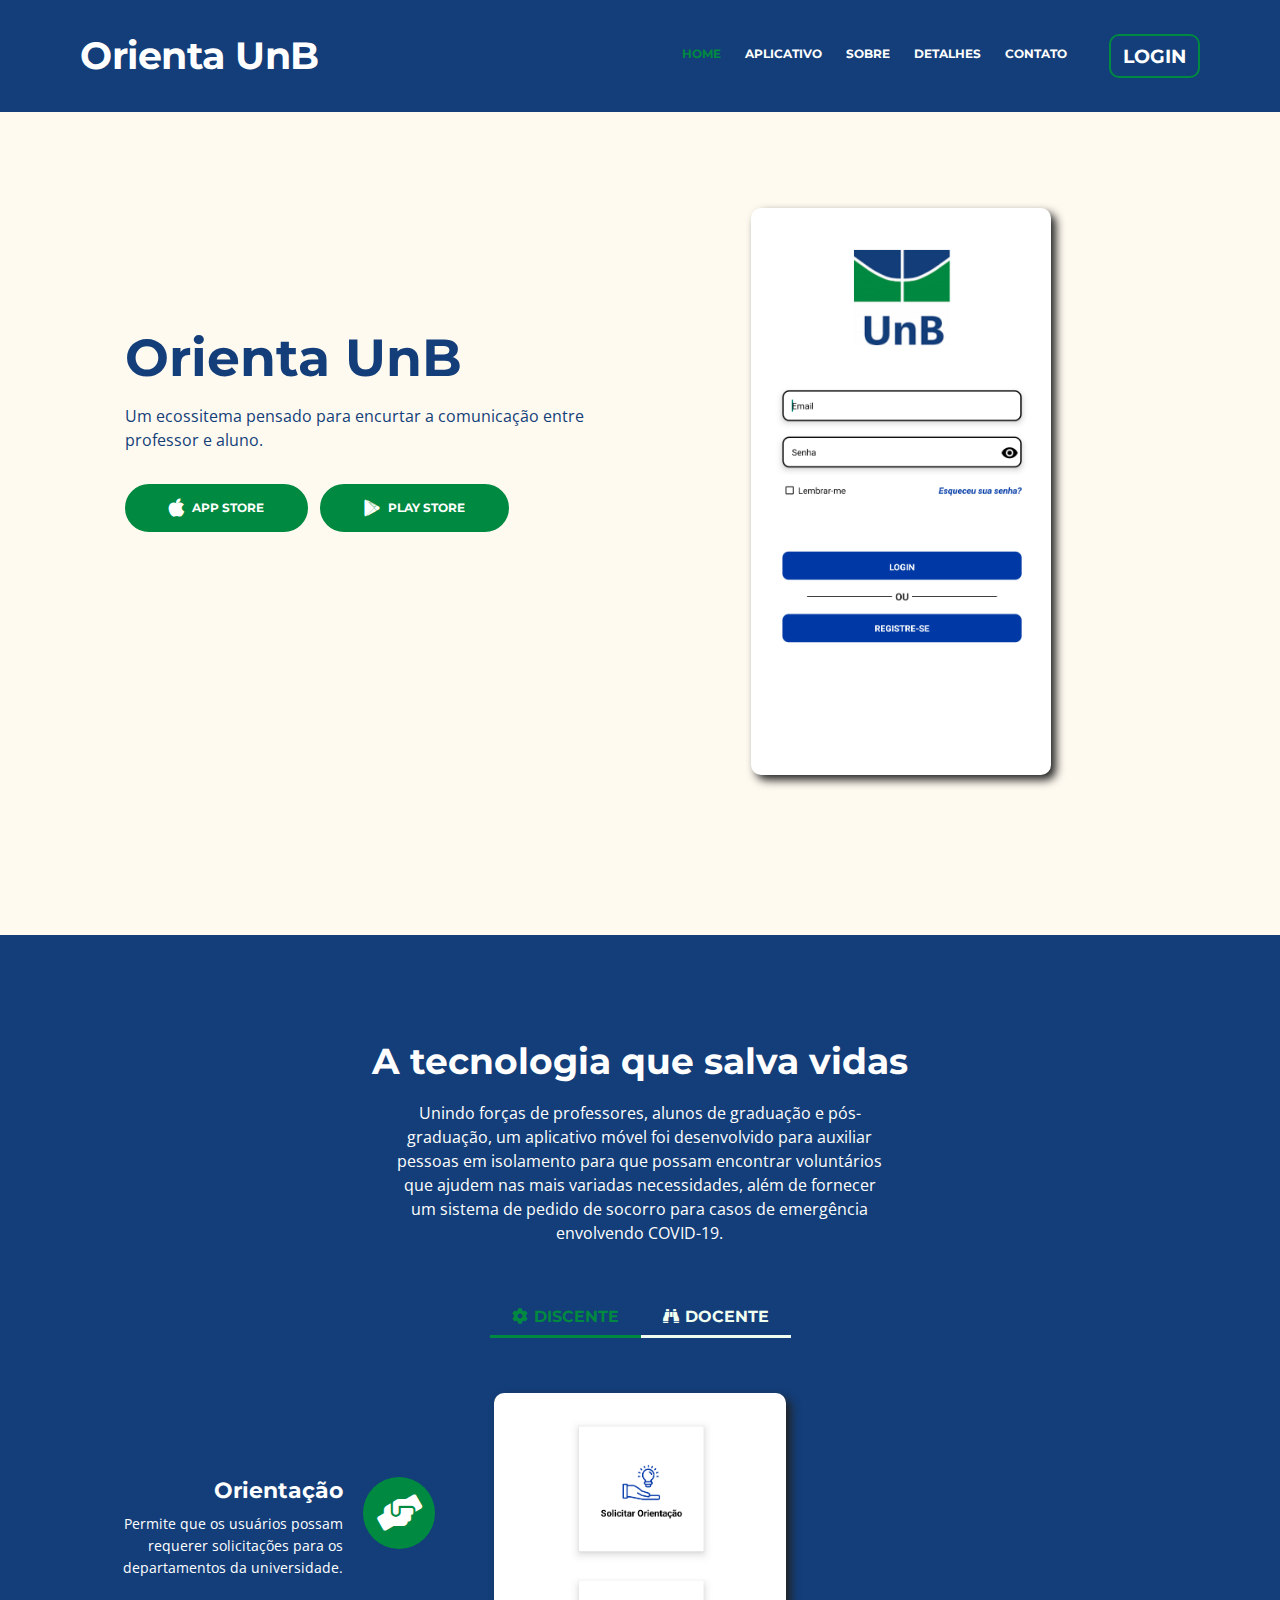
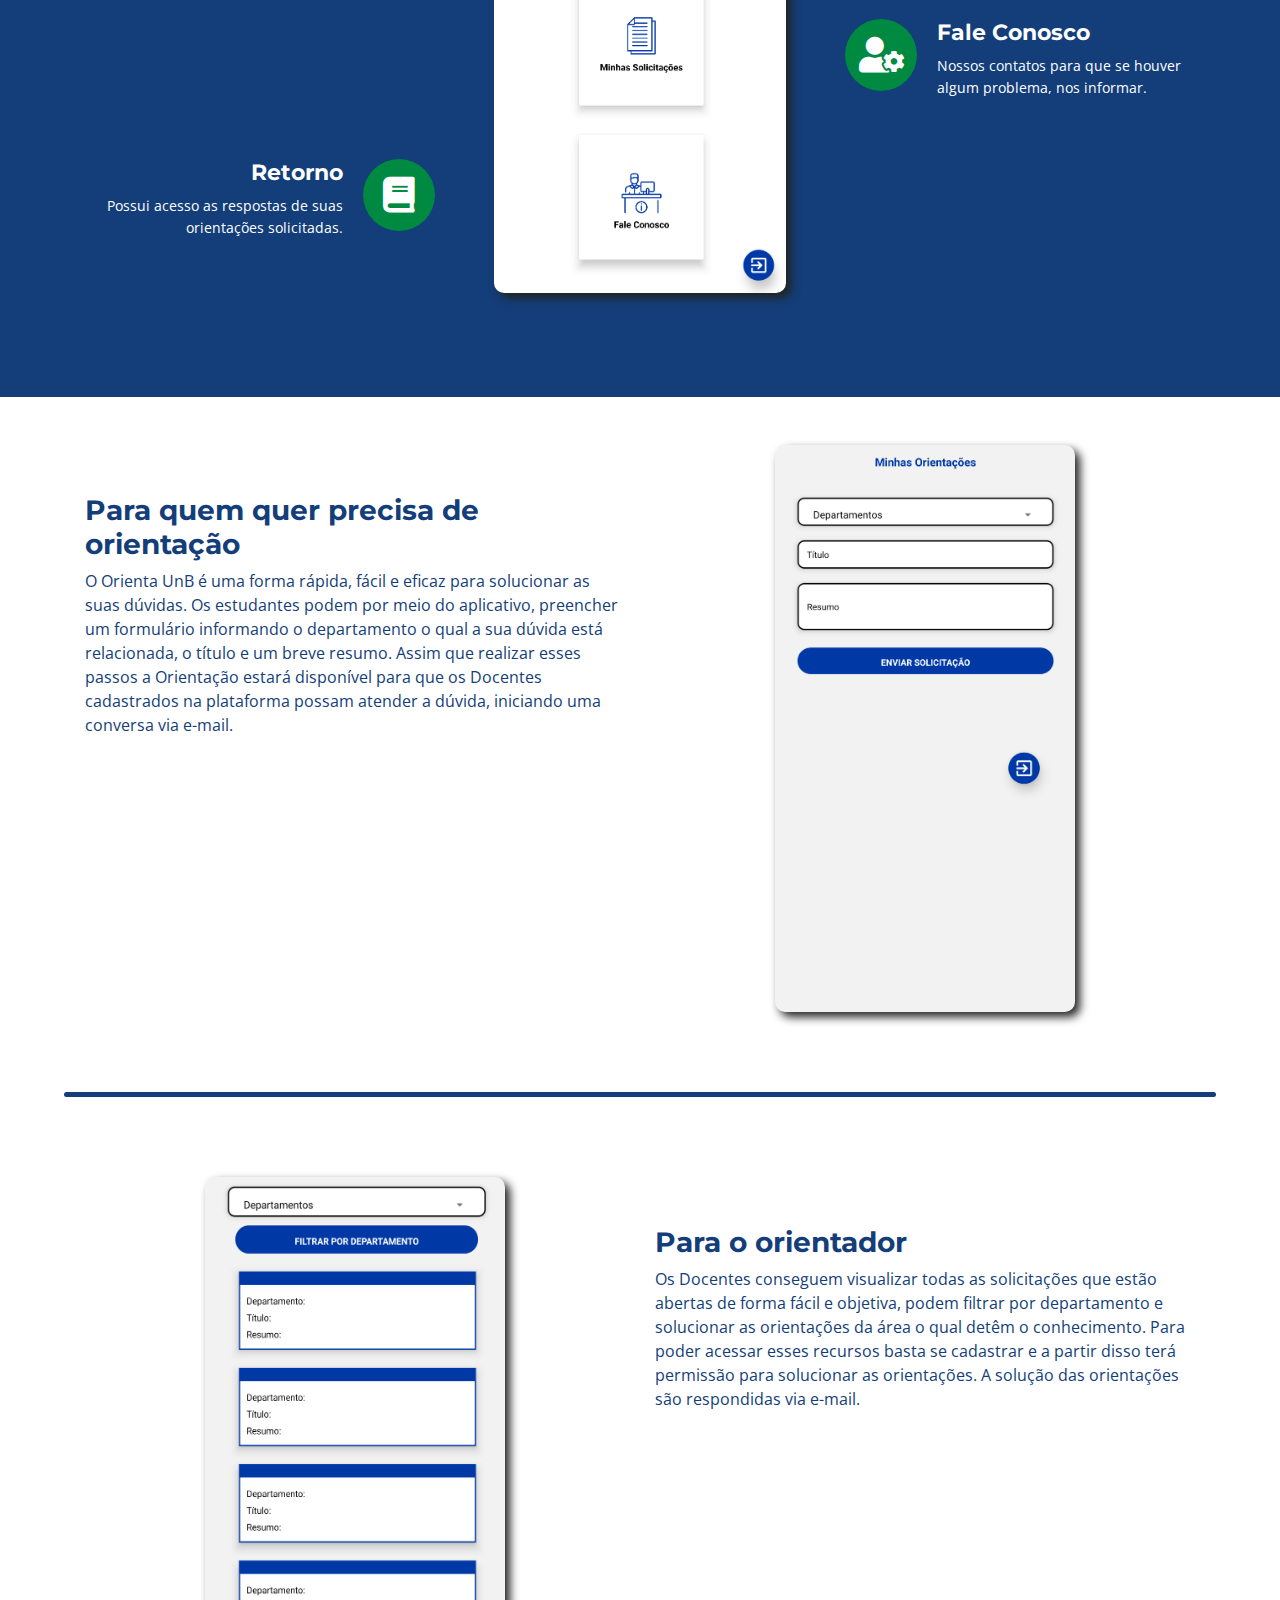
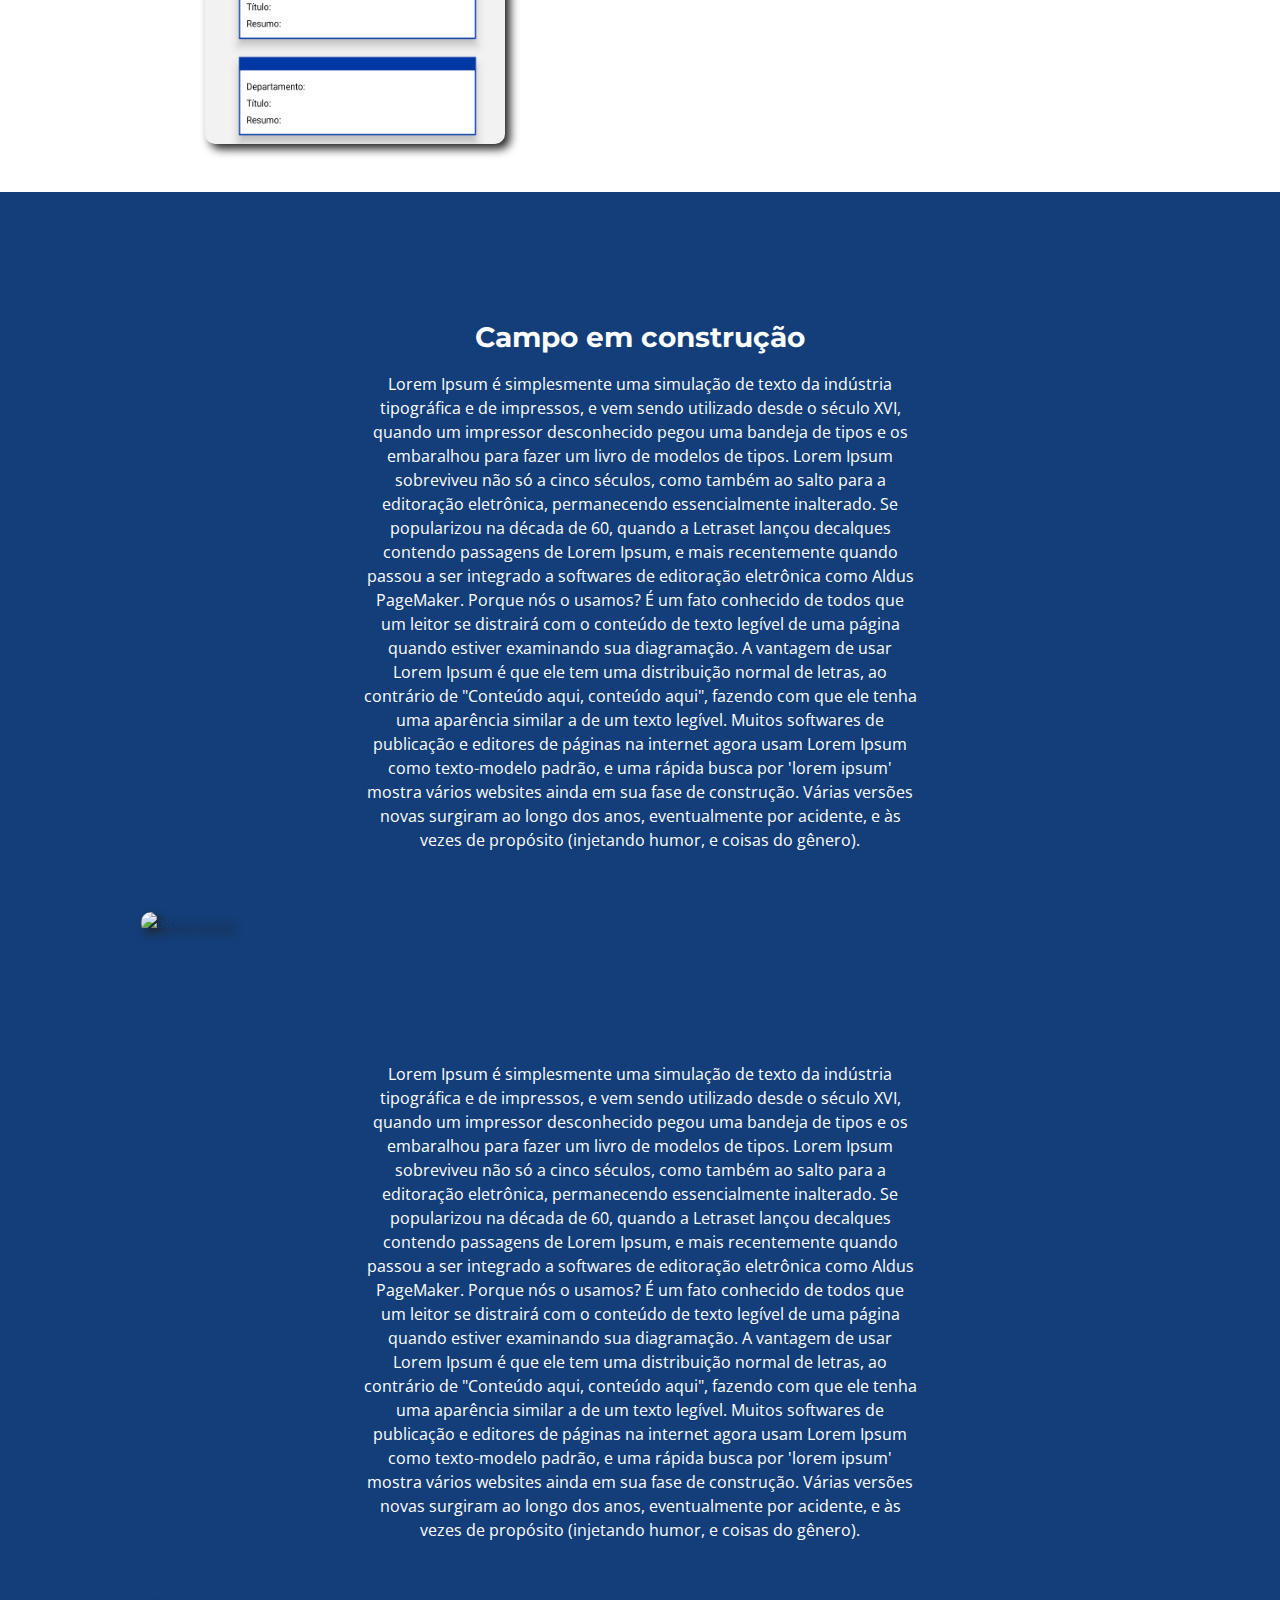
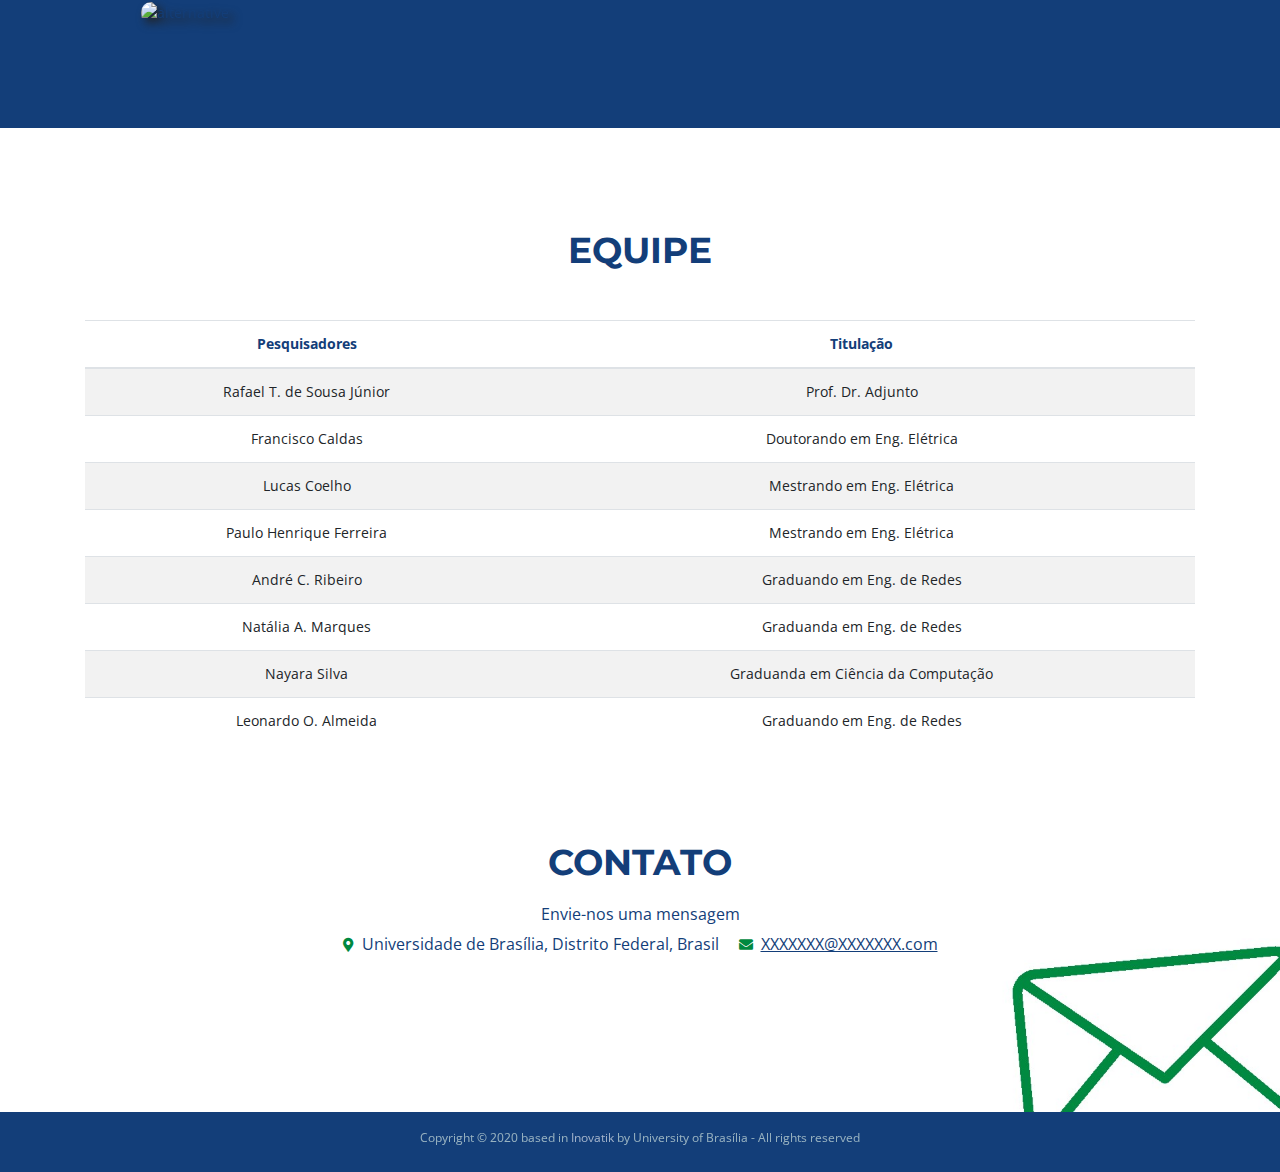
==== commit cbfe8571: "textos orienta" ====
--- a/Orienta/index.html
+++ b/Orienta/index.html
@@ -1,525 +1,744 @@
 <!DOCTYPE html>
 <html lang="pt-BR">
-    <head>
-        <meta charset="utf-8">
-        <meta name="viewport" content="width=device-width, initial-scale=1, shrink-to-fit=no">
-        
-        <!-- SEO Meta Tags -->
-        <meta name="description" content="Um ecossitema pensado para proteger da pandemia causada pela COVID-19, todos aqueles que integram a comunidade da Universidade de Brasília.">
-        <meta name="author" content="Inovatik">
-
-        <!-- Website Title -->
-        <title>Orienta UnB</title>
-        
-        <!-- Styles -->
-        <link href="https://fonts.googleapis.com/css?family=Montserrat:400,600,700" rel="stylesheet">
-        <link href="https://fonts.googleapis.com/css?family=Open+Sans:400,400i,700,700i" rel="stylesheet">
-        <link href="css/bootstrap.css" rel="stylesheet">
-        <link href="css/fontawesome-all.css" rel="stylesheet">
-        <link href="css/swiper.css" rel="stylesheet">
-        <link href="css/magnific-popup.css" rel="stylesheet">
-        <link href="css/styles.css" rel="stylesheet">
-        
-        <!-- Favicon  -->
-        <link rel="icon" href="images/favicon.png">
-    </head>
-    <body data-spy="scroll" data-target=".fixed-top">
-    
+  <head>
+    <meta charset="utf-8" />
+    <meta
+      name="viewport"
+      content="width=device-width, initial-scale=1, shrink-to-fit=no"
+    />
+
+    <!-- SEO Meta Tags -->
+    <meta
+      name="description"
+      content="Um ecossitema pensado para proteger da pandemia causada pela COVID-19, todos aqueles que integram a comunidade da Universidade de Brasília."
+    />
+    <meta name="author" content="Inovatik" />
+
+    <!-- Website Title -->
+    <title>Orienta UnB</title>
+
+    <!-- Styles -->
+    <link
+      href="https://fonts.googleapis.com/css?family=Montserrat:400,600,700"
+      rel="stylesheet"
+    />
+    <link
+      href="https://fonts.googleapis.com/css?family=Open+Sans:400,400i,700,700i"
+      rel="stylesheet"
+    />
+    <link href="css/bootstrap.css" rel="stylesheet" />
+    <link href="css/fontawesome-all.css" rel="stylesheet" />
+    <link href="css/swiper.css" rel="stylesheet" />
+    <link href="css/magnific-popup.css" rel="stylesheet" />
+    <link href="css/styles.css" rel="stylesheet" />
+
+    <!-- Favicon  -->
+    <link rel="icon" href="images/favicon.png" />
+  </head>
+  <body data-spy="scroll" data-target=".fixed-top">
     <!-- Preloader -->
-	<div class="spinner-wrapper">
-        <div class="spinner">
-            <div class="bounce1"></div>
-            <div class="bounce2"></div>
-            <div class="bounce3"></div>
-        </div>
+    <div class="spinner-wrapper">
+      <div class="spinner">
+        <div class="bounce1"></div>
+        <div class="bounce2"></div>
+        <div class="bounce3"></div>
+      </div>
     </div>
     <!-- end of preloader -->
-    
 
     <!-- Navigation -->
     <nav class="navbar navbar-expand-md navbar-dark navbar-custom fixed-top">
-        <!-- Text Logo - Use this if you don't have a graphic logo -->
-        <a class="navbar-brand logo-text page-scroll" href="index.html">Orienta UnB</a>
-        <!-- Image Logo -->
-        <!--<a class="navbar-brand logo-image" href="index.html"><img src="images/logo.svg" alt="alternative"></a> -->
-        
-        <!-- Mobile Menu Toggle Button -->
-        <button class="navbar-toggler" type="button" data-toggle="collapse" data-target="#navbarsExampleDefault" aria-controls="navbarsExampleDefault" aria-expanded="false" aria-label="Toggle navigation">
-            <span class="navbar-toggler-awesome fas fa-bars"></span>
-            <span class="navbar-toggler-awesome fas fa-times"></span>
-        </button>
-        <!-- end of mobile menu toggle button -->
-
-        <div class="collapse navbar-collapse" id="navbarsExampleDefault">
-            <ul class="navbar-nav ml-auto">
-                <li class="nav-item">
-                    <a class="nav-link page-scroll" href="#header">HOME <span class="sr-only">(current)</span></a>
-                </li>
-                <li class="nav-item">
-                    <a class="nav-link page-scroll" href="#features">APLICATIVO</a>
-                </li>
-                <li class="nav-item">
-                    <a class="nav-link page-scroll" href="#preview">SOBRE</a>
-                </li>
-
-                <li class="nav-item">
-                    <a class="nav-link page-scroll" href="#details">DETALHES</a>
-                </li>
-
-                <!-- Dropdown Menu -->          
-                <!-- <li class="nav-item dropdown"> 
+      <!-- Text Logo - Use this if you don't have a graphic logo -->
+      <a class="navbar-brand logo-text page-scroll" href="index.html"
+        >Orienta UnB</a
+      >
+      <!-- Image Logo -->
+      <!--<a class="navbar-brand logo-image" href="index.html"><img src="images/logo.svg" alt="alternative"></a> -->
+
+      <!-- Mobile Menu Toggle Button -->
+      <button
+        class="navbar-toggler"
+        type="button"
+        data-toggle="collapse"
+        data-target="#navbarsExampleDefault"
+        aria-controls="navbarsExampleDefault"
+        aria-expanded="false"
+        aria-label="Toggle navigation"
+      >
+        <span class="navbar-toggler-awesome fas fa-bars"></span>
+        <span class="navbar-toggler-awesome fas fa-times"></span>
+      </button>
+      <!-- end of mobile menu toggle button -->
+
+      <div class="collapse navbar-collapse" id="navbarsExampleDefault">
+        <ul class="navbar-nav ml-auto">
+          <li class="nav-item">
+            <a class="nav-link page-scroll" href="#header"
+              >HOME <span class="sr-only">(current)</span></a
+            >
+          </li>
+          <li class="nav-item">
+            <a class="nav-link page-scroll" href="#features">APLICATIVO</a>
+          </li>
+          <li class="nav-item">
+            <a class="nav-link page-scroll" href="#preview">SOBRE</a>
+          </li>
+
+          <li class="nav-item">
+            <a class="nav-link page-scroll" href="#details">DETALHES</a>
+          </li>
+
+          <!-- Dropdown Menu -->
+          <!-- <li class="nav-item dropdown"> 
                     <a class="nav-link dropdown-toggle page-scroll" href="#details" id="navbarDropdown" role="button" aria-haspopup="true" aria-expanded="false">DETAILS</a>-->
-                    <!--<div class="dropdown-menu" aria-labelledby="navbarDropdown"> -->
-                        <!-- <a class="dropdown-item" href="terms-conditions.html"><span class="item-text">TERMS CONDITIONS</span></a> -->
-                        <!-- <div class="dropdown-items-divide-hr"></div> -->
-                        <!-- <a class="dropdown-item" href="privacy-policy.html"><span class="item-text">PRIVACY POLICY</span></a>
+          <!--<div class="dropdown-menu" aria-labelledby="navbarDropdown"> -->
+          <!-- <a class="dropdown-item" href="terms-conditions.html"><span class="item-text">TERMS CONDITIONS</span></a> -->
+          <!-- <div class="dropdown-items-divide-hr"></div> -->
+          <!-- <a class="dropdown-item" href="privacy-policy.html"><span class="item-text">PRIVACY POLICY</span></a>
                     </div> -->
-                <!-- </li> -->
-                <!-- end of dropdown menu -->
-
-                <li class="nav-item">
-                    <a class="nav-link page-scroll" href="#contact">CONTATO</a>
-                </li>
-                <li class="nav-item">
-                    <a class="nav-link page-scroll login" href="http://unb-covid-web.herokuapp.com/#/login">LOGIN</a>
-                </li>
-            </ul>
-        </div>
-    </nav> <!-- end of navbar -->
+          <!-- </li> -->
+          <!-- end of dropdown menu -->
+
+          <li class="nav-item">
+            <a class="nav-link page-scroll" href="#contact">CONTATO</a>
+          </li>
+          <li class="nav-item">
+            <a
+              class="nav-link page-scroll login"
+              href="http://unb-covid-web.herokuapp.com/#/login"
+              >LOGIN</a
+            >
+          </li>
+        </ul>
+      </div>
+    </nav>
+    <!-- end of navbar -->
     <!-- end of navigation -->
-
 
     <!-- Header -->
     <header id="header" class="header">
-        <div class="header-content">
-            <div class="container">
-                <div class="row">
-                    <div class="col-lg-6">
-                        <div class="text-container">
-                            <h1>Orienta UnB</h1>
-                            <p class="p-large">Um ecossitema pensado para encurtar a comunicação entre professor e aluno.</p>
-                            <a class="btn-solid-lg page-scroll" href="#your-link"><i class="fab fa-apple"></i>APP STORE</a>
-                            <a class="btn-solid-lg page-scroll" href="#your-link"><i class="fab fa-google-play"></i>PLAY STORE</a>
-                        </div>
-                    </div> <!-- end of col -->
-                    <div class="col-lg-5 mx-auto">
-                        <div class="image-container">
-                            <img class="img-fluid" style="height: 567px; width: 300px;" src="images/TeladeLogin.png" alt="alternative">
-                        </div> <!-- end of image-container -->
-                    </div> <!-- end of col -->
-                </div> <!-- end of row -->
-            </div> <!-- end of container -->
-        </div> <!-- end of header-content -->
-    </header> <!-- end of header -->
+      <div class="header-content">
+        <div class="container">
+          <div class="row">
+            <div class="col-lg-6">
+              <div class="text-container">
+                <h1>Orienta UnB</h1>
+                <p class="p-large">
+                  Um ecossitema pensado para encurtar a comunicação entre
+                  professor e aluno.
+                </p>
+                <a class="btn-solid-lg page-scroll" href="#your-link"
+                  ><i class="fab fa-apple"></i>APP STORE</a
+                >
+                <a class="btn-solid-lg page-scroll" href="#your-link"
+                  ><i class="fab fa-google-play"></i>PLAY STORE</a
+                >
+              </div>
+            </div>
+            <!-- end of col -->
+            <div class="col-lg-5 mx-auto">
+              <div class="image-container">
+                <img
+                  class="img-fluid"
+                  style="height: 567px; width: 300px"
+                  src="images/TeladeLogin.png"
+                  alt="alternative"
+                />
+              </div>
+              <!-- end of image-container -->
+            </div>
+            <!-- end of col -->
+          </div>
+          <!-- end of row -->
+        </div>
+        <!-- end of container -->
+      </div>
+      <!-- end of header-content -->
+    </header>
     <!-- end of header -->
-    
+    <!-- end of header -->
+
     <!-- Features -->
     <div id="features" class="tabs">
-        <div class="container">
-            <div class="row">
-                <div class="col-lg-12">
-                    <h2>A tecnologia que salva vidas</h2>
-                    <div class="p-heading p-large">Unindo forças de professores, alunos de graduação e pós-graduação, um aplicativo móvel foi desenvolvido para auxiliar pessoas em isolamento para que possam encontrar voluntários que ajudem nas mais variadas necessidades, além de fornecer um sistema de pedido de socorro para casos de emergência envolvendo COVID-19.</div>
-                </div> <!-- end of col -->
-            </div> <!-- end of row -->
-            <div class="row">
-
-                <!-- Tabs Links -->
-                <ul class="nav nav-tabs" id="lenoTabs" role="tablist">
-                    <li class="nav-item">
-                        <a class="nav-link active" id="nav-tab-1" data-toggle="tab" href="#tab-1" role="tab" aria-controls="tab-1" aria-selected="true"><i class="fas fa-cog"></i>DISCENTE</a>
-                    </li>
-                    <li class="nav-item">
-                        <a class="nav-link" id="nav-tab-2" data-toggle="tab" href="#tab-2" role="tab" aria-controls="tab-2" aria-selected="false"><i class="fas fa-binoculars"></i>DOCENTE</a>
-                    </li>
-                </ul>
-                <!-- end of tabs links -->
-
-
-                <!-- Tabs Content-->
-                <div class="tab-content" id="lenoTabsContent">
-                    
-                    <!-- Tab -->
-                    <div class="tab-pane fade show active" id="tab-1" role="tabpanel" aria-labelledby="tab-1">
-                        <div class="container">
-                            <div class="row">
-                                
-                                <!-- Icon Cards Pane -->
-                                <div class="col-lg-4">
-                                    <div class="card left-pane first">
-                                        <div class="card-body" style="margin-bottom: 8em;">
-                                            <div class="text-wrapper">
-                                                <h4 class="card-title">Orientação</h4>
-                                                <p>Permite que os usuários possam requerer solicitações para os departamentos da universidade.</p>
-                                            </div>
-                                            <div class="card-icon">
-                                                <i class="fas fa-hands-helping"></i>
-                                            </div>
-                                        </div>
-                                    </div>
-                                    <div class="card left-pane">
-                                        <div class="card-body">
-                                            <div class="text-wrapper">
-                                                <h4 class="card-title">Retorno</h4>
-                                                <p>Possui acesso as respostas de suas orientações solicitadas.</p>
-                                            </div>
-                                            <div class="card-icon">
-                                                <i class="fas fa-book"></i>
-                                            </div>
-                                        </div>
-                                    </div>
-                                    <div class="card left-pane" style="display: none;">
-                                        <div class="card-body">
-                                            <div class="text-wrapper">
-                                                <h4 class="card-title">Pedir Socorro</h4>
-                                                <p>Oferece um mecanismo para que pessoas com quadros emergenciais possam solicitar socoro às autoridades.</p>
-                                            </div>
-                                            <div class="card-icon">
-                                                <i class="fas fa-first-aid"></i>
-                                            </div>
-                                        </div>
-                                    </div>
-                                </div>
-                                <!-- end of icon cards pane -->
-
-                                <!-- Image Pane -->
-                                <div class="col-lg-4">
-                                    <img class="img-fluid" src="images/MenuDiscente.png" alt="alternative" style="height: 500px; width: 292px;">
-                                </div>
-                                <!-- end of image pane -->
-                                
-                                <!-- Icon Cards Pane -->
-                                <div class="col-lg-4" style="margin: auto;">
-                                    <div class="card right-pane first">
-                                        <div class="card-body">
-                                            <div class="card-icon">
-                                                <i class="fas fa-user-cog"></i>
-                                            </div>
-                                            <div class="text-wrapper">
-                                                <h4 class="card-title">Fale Conosco</h4>
-                                                <p>Nossos contatos para que se houver algum problema, nos informar.</p>
-                                            </div>
-                                        </div>
-                                    </div>
-                                    <div class="card right-pane" style="display: none;">
-                                        <div class="card-body">
-                                            <div class="card-icon">
-                                                <i class="fas fa-first-aid"></i>
-                                            </div>
-                                            <div class="text-wrapper">
-                                                <h4 class="card-title">Pedir Socorro</h4>
-                                                <p>Oferece um mecanismo para que pessoas com quadros emergenciais possam solicitar socorro às autoridades.</p>
-                                            </div>
-                                        </div>
-                                    </div>
-                                    <div class="card right-pane" style="display: none;">
-                                        <div class="card-body">
-                                            <div class="card-icon">
-                                                <i class="fas fa-first-aid"></i>
-                                            </div>
-                                            <div class="text-wrapper">
-                                                <h4 class="card-title">Good Foundation</h4>
-                                                <p>Get a solid foundation for your self development efforts. Try Leno mobile app for any mobile platform</p>
-                                            </div>
-                                        </div>
-                                    </div>
-                                </div>
-                                <!-- end of icon cards pane -->
-
-                            </div> <!-- end of row -->
-                        </div> <!-- end of container -->
-                    </div> <!-- end of tab-pane -->
-                    <!-- end of tab -->
-
-                    <!-- Tab -->
-                    <div class="tab-pane fade" id="tab-2" role="tabpanel" aria-labelledby="tab-2">
-                        <div class="container">
-                            <div class="row">
-
-                                <div class="col-lg-4" style="margin: auto;">
-                                    <div class="card left-pane first">
-                                        <div class="card-body" style="display: flex;">
-                                            <div class="text-wrapper" style="width: 80%;">
-                                                <h4 class="card-title">Solicitações</h4>
-                                                <p>Permite o professor acesse a uma lista de solicitações de orientação.</p>
-                                            </div>
-                                            <div class="card-icon">
-                                                <i class="fas fa-hands-helping"></i>
-                                            </div>
-                                        </div>
-                                    </div>
-                                    <div class="card left-pane" style="display: none;">
-                                        <div class="card-body">
-                                            <div class="text-wrapper">
-                                                <h4 class="card-title">Informações Confiáveis</h4>
-                                                <p>Possui acesso direto aos sites das autoridades em saúde como Organização Mundial da Saúde e o Ministério da Saúde.</p>
-                                            </div>
-                                            <div class="card-icon">
-                                                <i class="fas fa-book"></i>
-                                            </div>
-                                        </div>
-                                    </div>
-                                    <div class="card left-pane" style="display: none;">
-                                        <div class="card-body">
-                                            <div class="text-wrapper">
-                                                <h4 class="card-title">Pedir Socorro</h4>
-                                                <p>Oferece um mecanismo para que pessoas com quadros emergenciais possam solicitar socoro às autoridades.</p>
-                                            </div>
-                                            <div class="card-icon">
-                                                <i class="fas fa-first-aid"></i>
-                                            </div>
-                                        </div>
-                                    </div>
-                                </div>
-                                <!-- end of icon cards pane -->
-
-                                <!-- Image Pane -->
-                                <div class="col-lg-4">
-                                    <img class="img-fluid" src="images/MenuDocente.png" alt="alternative" style="height: 500px; width: 292px;">
-                                </div>
-                                <!-- end of image pane -->
-                                
-                                <!-- Icon Cards Pane -->
-                                <div class="col-lg-4">
-                                    <div class="card right-pane first">
-                                        <div class="card-body" style="display: flex; margin-bottom: 10em; margin-top: 2em;">
-                                            <div class="card-icon">
-                                                <i class="fas fa-chart-line"></i>
-                                            </div>
-                                            <div class="text-wrapper" style="width: 80%; margin-left: 1em;">
-                                                <h4 class="card-title">Controle de retorno</h4>
-                                                <p>Área de acompanhamento das orientações responsáveis pelo usuário.</p>
-                                            </div>
-                                        </div>
-                                    </div>
-                                    <div class="card right-pane">
-                                        <div class="card-body" style="display: flex;">
-                                            <div class="card-icon">
-                                                <i class="fas fa-user-cog"></i>
-                                            </div>
-                                            <div class="text-wrapper" style="width: 80%; margin-left: 1em;">
-                                                <h4 class="card-title">Fale Conosco</h4>
-                                                <p>Nossos contatos para que se houver algum problema, nos informar.</p>
-                                            </div>
-                                        </div>
-                                    </div>
-                                    <div class="card right-pane" style="display: none;">
-                                        <div class="card-body">
-                                            <div class="card-icon">
-                                                <i class="fas fa-first-aid"></i>
-                                            </div>
-                                            <div class="text-wrapper">
-                                                <h4 class="card-title">Good Foundation</h4>
-                                                <p>Get a solid foundation for your self development efforts. Try Leno mobile app for any mobile platform</p>
-                                            </div>
-                                        </div>
-                                    </div>
-                                </div>
-                            </div> <!-- end of row -->
-                        </div> <!-- end of container -->
-                    </div> <!-- end of tab-pane -->
-                    <!-- end of tab -->
-
-                </div> <!-- end of tab-content -->
-                <!-- end of tabs content -->
-
-            </div> <!-- end of row --> 
-        </div> <!-- end of container --> 
-    </div> <!-- end of tabs -->
+      <div class="container">
+        <div class="row">
+          <div class="col-lg-12">
+            <h2>A tecnologia que salva vidas</h2>
+            <div class="p-heading p-large">
+              Unindo forças de professores, alunos de graduação e pós-graduação,
+              um aplicativo móvel foi desenvolvido para auxiliar pessoas em
+              isolamento para que possam encontrar voluntários que ajudem nas
+              mais variadas necessidades, além de fornecer um sistema de pedido
+              de socorro para casos de emergência envolvendo COVID-19.
+            </div>
+          </div>
+          <!-- end of col -->
+        </div>
+        <!-- end of row -->
+        <div class="row">
+          <!-- Tabs Links -->
+          <ul class="nav nav-tabs" id="lenoTabs" role="tablist">
+            <li class="nav-item">
+              <a
+                class="nav-link active"
+                id="nav-tab-1"
+                data-toggle="tab"
+                href="#tab-1"
+                role="tab"
+                aria-controls="tab-1"
+                aria-selected="true"
+                ><i class="fas fa-cog"></i>DISCENTE</a
+              >
+            </li>
+            <li class="nav-item">
+              <a
+                class="nav-link"
+                id="nav-tab-2"
+                data-toggle="tab"
+                href="#tab-2"
+                role="tab"
+                aria-controls="tab-2"
+                aria-selected="false"
+                ><i class="fas fa-binoculars"></i>DOCENTE</a
+              >
+            </li>
+          </ul>
+          <!-- end of tabs links -->
+
+          <!-- Tabs Content-->
+          <div class="tab-content" id="lenoTabsContent">
+            <!-- Tab -->
+            <div
+              class="tab-pane fade show active"
+              id="tab-1"
+              role="tabpanel"
+              aria-labelledby="tab-1"
+            >
+              <div class="container">
+                <div class="row">
+                  <!-- Icon Cards Pane -->
+                  <div class="col-lg-4">
+                    <div class="card left-pane first">
+                      <div class="card-body" style="margin-bottom: 8em">
+                        <div class="text-wrapper">
+                          <h4 class="card-title">Orientação</h4>
+                          <p>
+                            Permite que os usuários possam requerer solicitações
+                            para os departamentos da universidade.
+                          </p>
+                        </div>
+                        <div class="card-icon">
+                          <i class="fas fa-hands-helping"></i>
+                        </div>
+                      </div>
+                    </div>
+                    <div class="card left-pane">
+                      <div class="card-body">
+                        <div class="text-wrapper">
+                          <h4 class="card-title">Retorno</h4>
+                          <p>
+                            Possui acesso as respostas de suas orientações
+                            solicitadas.
+                          </p>
+                        </div>
+                        <div class="card-icon">
+                          <i class="fas fa-book"></i>
+                        </div>
+                      </div>
+                    </div>
+                    <div class="card left-pane" style="display: none">
+                      <div class="card-body">
+                        <div class="text-wrapper">
+                          <h4 class="card-title">Pedir Socorro</h4>
+                          <p>
+                            Oferece um mecanismo para que pessoas com quadros
+                            emergenciais possam solicitar socoro às autoridades.
+                          </p>
+                        </div>
+                        <div class="card-icon">
+                          <i class="fas fa-first-aid"></i>
+                        </div>
+                      </div>
+                    </div>
+                  </div>
+                  <!-- end of icon cards pane -->
+
+                  <!-- Image Pane -->
+                  <div class="col-lg-4">
+                    <img
+                      class="img-fluid"
+                      src="images/MenuDiscente.png"
+                      alt="alternative"
+                      style="height: 500px; width: 292px"
+                    />
+                  </div>
+                  <!-- end of image pane -->
+
+                  <!-- Icon Cards Pane -->
+                  <div class="col-lg-4" style="margin: auto">
+                    <div class="card right-pane first">
+                      <div class="card-body">
+                        <div class="card-icon">
+                          <i class="fas fa-user-cog"></i>
+                        </div>
+                        <div class="text-wrapper">
+                          <h4 class="card-title">Fale Conosco</h4>
+                          <p>
+                            Nossos contatos para que se houver algum problema,
+                            nos informar.
+                          </p>
+                        </div>
+                      </div>
+                    </div>
+                    <div class="card right-pane" style="display: none">
+                      <div class="card-body">
+                        <div class="card-icon">
+                          <i class="fas fa-first-aid"></i>
+                        </div>
+                        <div class="text-wrapper">
+                          <h4 class="card-title">Pedir Socorro</h4>
+                          <p>
+                            Oferece um mecanismo para que pessoas com quadros
+                            emergenciais possam solicitar socorro às
+                            autoridades.
+                          </p>
+                        </div>
+                      </div>
+                    </div>
+                    <div class="card right-pane" style="display: none">
+                      <div class="card-body">
+                        <div class="card-icon">
+                          <i class="fas fa-first-aid"></i>
+                        </div>
+                        <div class="text-wrapper">
+                          <h4 class="card-title">Good Foundation</h4>
+                          <p>
+                            Get a solid foundation for your self development
+                            efforts. Try Leno mobile app for any mobile platform
+                          </p>
+                        </div>
+                      </div>
+                    </div>
+                  </div>
+                  <!-- end of icon cards pane -->
+                </div>
+                <!-- end of row -->
+              </div>
+              <!-- end of container -->
+            </div>
+            <!-- end of tab-pane -->
+            <!-- end of tab -->
+
+            <!-- Tab -->
+            <div
+              class="tab-pane fade"
+              id="tab-2"
+              role="tabpanel"
+              aria-labelledby="tab-2"
+            >
+              <div class="container">
+                <div class="row">
+                  <div class="col-lg-4" style="margin: auto">
+                    <div class="card left-pane first">
+                      <div class="card-body" style="display: flex">
+                        <div class="text-wrapper" style="width: 80%">
+                          <h4 class="card-title">Solicitações</h4>
+                          <p>
+                            Permite o professor acesse a uma lista de
+                            solicitações de orientação.
+                          </p>
+                        </div>
+                        <div class="card-icon">
+                          <i class="fas fa-hands-helping"></i>
+                        </div>
+                      </div>
+                    </div>
+                    <div class="card left-pane" style="display: none">
+                      <div class="card-body">
+                        <div class="text-wrapper">
+                          <h4 class="card-title">Informações Confiáveis</h4>
+                          <p>
+                            Possui acesso direto aos sites das autoridades em
+                            saúde como Organização Mundial da Saúde e o
+                            Ministério da Saúde.
+                          </p>
+                        </div>
+                        <div class="card-icon">
+                          <i class="fas fa-book"></i>
+                        </div>
+                      </div>
+                    </div>
+                    <div class="card left-pane" style="display: none">
+                      <div class="card-body">
+                        <div class="text-wrapper">
+                          <h4 class="card-title">Pedir Socorro</h4>
+                          <p>
+                            Oferece um mecanismo para que pessoas com quadros
+                            emergenciais possam solicitar socoro às autoridades.
+                          </p>
+                        </div>
+                        <div class="card-icon">
+                          <i class="fas fa-first-aid"></i>
+                        </div>
+                      </div>
+                    </div>
+                  </div>
+                  <!-- end of icon cards pane -->
+
+                  <!-- Image Pane -->
+                  <div class="col-lg-4">
+                    <img
+                      class="img-fluid"
+                      src="images/MenuDocente.png"
+                      alt="alternative"
+                      style="height: 500px; width: 292px"
+                    />
+                  </div>
+                  <!-- end of image pane -->
+
+                  <!-- Icon Cards Pane -->
+                  <div class="col-lg-4">
+                    <div class="card right-pane first">
+                      <div
+                        class="card-body"
+                        style="
+                          display: flex;
+                          margin-bottom: 10em;
+                          margin-top: 2em;
+                        "
+                      >
+                        <div class="card-icon">
+                          <i class="fas fa-chart-line"></i>
+                        </div>
+                        <div
+                          class="text-wrapper"
+                          style="width: 80%; margin-left: 1em"
+                        >
+                          <h4 class="card-title">Controle de retorno</h4>
+                          <p>
+                            Área de acompanhamento das orientações responsáveis
+                            pelo usuário.
+                          </p>
+                        </div>
+                      </div>
+                    </div>
+                    <div class="card right-pane">
+                      <div class="card-body" style="display: flex">
+                        <div class="card-icon">
+                          <i class="fas fa-user-cog"></i>
+                        </div>
+                        <div
+                          class="text-wrapper"
+                          style="width: 80%; margin-left: 1em"
+                        >
+                          <h4 class="card-title">Fale Conosco</h4>
+                          <p>
+                            Nossos contatos para que se houver algum problema,
+                            nos informar.
+                          </p>
+                        </div>
+                      </div>
+                    </div>
+                    <div class="card right-pane" style="display: none">
+                      <div class="card-body">
+                        <div class="card-icon">
+                          <i class="fas fa-first-aid"></i>
+                        </div>
+                        <div class="text-wrapper">
+                          <h4 class="card-title">Good Foundation</h4>
+                          <p>
+                            Get a solid foundation for your self development
+                            efforts. Try Leno mobile app for any mobile platform
+                          </p>
+                        </div>
+                      </div>
+                    </div>
+                  </div>
+                </div>
+                <!-- end of row -->
+              </div>
+              <!-- end of container -->
+            </div>
+            <!-- end of tab-pane -->
+            <!-- end of tab -->
+          </div>
+          <!-- end of tab-content -->
+          <!-- end of tabs content -->
+        </div>
+        <!-- end of row -->
+      </div>
+      <!-- end of container -->
+    </div>
+    <!-- end of tabs -->
     <!-- end of features -->
-
 
     <!-- Video -->
     <div id="preview" class="basic-1">
-        <div class="container mt-5">
-            <div class="row">
-                <div class="col-lg-6">
-                    <div class="text-container pt-5">
-                        <h3>Para quem quer precisa de orientação</h3>
-                        <p class="p-large">Lorem Ipsum é simplesmente uma simulação de texto da indústria tipográfica e de impressos, e vem sendo utilizado desde o século XVI, quando um impressor desconhecido pegou uma bandeja de tipos e os embaralhou para fazer um livro de modelos de tipos. Lorem Ipsum sobreviveu não só a cinco séculos, como também ao salto para a editoração eletrônica, permanecendo essencialmente inalterado. Se popularizou na década de 60, quando a Letraset lançou decalques contendo passagens de Lorem Ipsum, e mais recentemente quando passou a ser integrado a softwares de editoração eletrônica como Aldus PageMaker.
-
-                            Porque nós o usamos?
-                            É um fato conhecido de todos que um leitor se distrairá com o conteúdo de texto legível de uma página quando estiver examinando sua diagramação. A vantagem de usar Lorem Ipsum é que ele tem uma distribuição normal de letras, ao contrário de "Conteúdo aqui, conteúdo aqui", fazendo com que ele tenha uma aparência similar a de um texto legível. Muitos softwares de publicação e editores de páginas na internet agora usam Lorem Ipsum como texto-modelo padrão, e uma rápida busca por 'lorem ipsum' mostra vários websites ainda em sua fase de construção. Várias versões novas surgiram ao longo dos anos, eventualmente por acidente, e às vezes de propósito (injetando humor, e coisas do gênero).
-                            
-                            </p>
-                    </div>
-                </div> <!-- end of col -->
-                <div class="col-lg-5 mx-auto">
-                    <div class="image-container">
-                        <img class="img-fluid img-mob" style="height: 567px; width: 300px;" src="images/SolicitaçãodeOrientação.png" alt="alternative">
-                    </div> <!-- end of image-container -->
-                </div> <!-- end of col -->
-            </div> <!-- end of row -->
-        </div> <!-- end of container -->
-        <div class="line"></div>
-        <div class="container content-m mb-5">
-            <div class="row">
-                <div class="col-lg-5 mx-auto">
-                    <div class="image-container">
-                        <img class="img-fluid img-mob" style="height: 567px; width: 300px;" src="images/TodasSolicitçõesProf.png" alt="alternative">
-                    </div> <!-- end of image-container -->
-                </div> <!-- end of col -->
-                <div class="col-lg-6">
-                    <div class="text-container pt-5">
-                        <h3>Para o orientador</h3>
-                        <p class="p-large">Lorem Ipsum é simplesmente uma simulação de texto da indústria tipográfica e de impressos, e vem sendo utilizado desde o século XVI, quando um impressor desconhecido pegou uma bandeja de tipos e os embaralhou para fazer um livro de modelos de tipos. Lorem Ipsum sobreviveu não só a cinco séculos, como também ao salto para a editoração eletrônica, permanecendo essencialmente inalterado. Se popularizou na década de 60, quando a Letraset lançou decalques contendo passagens de Lorem Ipsum, e mais recentemente quando passou a ser integrado a softwares de editoração eletrônica como Aldus PageMaker.
-
-                            Porque nós o usamos?
-                            É um fato conhecido de todos que um leitor se distrairá com o conteúdo de texto legível de uma página quando estiver examinando sua diagramação. A vantagem de usar Lorem Ipsum é que ele tem uma distribuição normal de letras, ao contrário de "Conteúdo aqui, conteúdo aqui", fazendo com que ele tenha uma aparência similar a de um texto legível. Muitos softwares de publicação e editores de páginas na internet agora usam Lorem Ipsum como texto-modelo padrão, e uma rápida busca por 'lorem ipsum' mostra vários websites ainda em sua fase de construção. Várias versões novas surgiram ao longo dos anos, eventualmente por acidente, e às vezes de propósito (injetando humor, e coisas do gênero).
-                            
-                            </p>
-                    </div>
-                </div> <!-- end of col -->
-            </div> <!-- end of row -->
-        </div> <!-- end of container -->
-    </div> <!-- end of basic-1 -->
+      <div class="container mt-5">
+        <div class="row">
+          <div class="col-lg-6">
+            <div class="text-container pt-5">
+              <h3>Para quem quer precisa de orientação</h3>
+              <p class="p-large">
+                O Orienta UnB é uma forma rápida, fácil e eficaz para solucionar
+                as suas dúvidas. Os estudantes podem por meio do aplicativo,
+                preencher um formulário informando o departamento o qual a sua
+                dúvida está relacionada, o título e um breve resumo. Assim que
+                realizar esses passos a Orientação estará disponível para que os
+                Docentes cadastrados na plataforma possam atender a dúvida,
+                iniciando uma conversa via e-mail.
+              </p>
+            </div>
+          </div>
+          <!-- end of col -->
+          <div class="col-lg-5 mx-auto">
+            <div class="image-container">
+              <img
+                class="img-fluid img-mob"
+                style="height: 567px; width: 300px"
+                src="images/SolicitaçãodeOrientação.png"
+                alt="alternative"
+              />
+            </div>
+            <!-- end of image-container -->
+          </div>
+          <!-- end of col -->
+        </div>
+        <!-- end of row -->
+      </div>
+      <!-- end of container -->
+      <div class="line"></div>
+      <div class="container content-m mb-5">
+        <div class="row">
+          <div class="col-lg-5 mx-auto">
+            <div class="image-container">
+              <img
+                class="img-fluid img-mob"
+                style="height: 567px; width: 300px"
+                src="images/TodasSolicitçõesProf.png"
+                alt="alternative"
+              />
+            </div>
+            <!-- end of image-container -->
+          </div>
+          <!-- end of col -->
+          <div class="col-lg-6">
+            <div class="text-container pt-5">
+              <h3>Para o orientador</h3>
+              <p class="p-large">
+                Os Docentes conseguem visualizar todas as solicitações que estão
+                abertas de forma fácil e objetiva, podem filtrar por
+                departamento e solucionar as orientações da área o qual detêm o
+                conhecimento. Para poder acessar esses recursos basta se
+                cadastrar e a partir disso terá permissão para solucionar as
+                orientações. A solução das orientações são respondidas via
+                e-mail.
+              </p>
+            </div>
+          </div>
+          <!-- end of col -->
+        </div>
+        <!-- end of row -->
+      </div>
+      <!-- end of container -->
+    </div>
+    <!-- end of basic-1 -->
     <!-- end of video -->
-
 
     <!-- Details 1 -->
     <div id="details" class="basic-2">
-        <div class="container">
-            <div class="row">
-                <div class="col-lg-12">
-                    <h3>Campo em construção</h3>
-                    <div class="p-heading p-large text">Lorem Ipsum é simplesmente uma simulação de texto da indústria tipográfica e de impressos, e vem sendo utilizado desde o século XVI, quando um impressor desconhecido pegou uma bandeja de tipos e os embaralhou para fazer um livro de modelos de tipos. Lorem Ipsum sobreviveu não só a cinco séculos, como também ao salto para a editoração eletrônica, permanecendo essencialmente inalterado. Se popularizou na década de 60, quando a Letraset lançou decalques contendo passagens de Lorem Ipsum, e mais recentemente quando passou a ser integrado a softwares de editoração eletrônica como Aldus PageMaker.
-
-                        Porque nós o usamos?
-                        É um fato conhecido de todos que um leitor se distrairá com o conteúdo de texto legível de uma página quando estiver examinando sua diagramação. A vantagem de usar Lorem Ipsum é que ele tem uma distribuição normal de letras, ao contrário de "Conteúdo aqui, conteúdo aqui", fazendo com que ele tenha uma aparência similar a de um texto legível. Muitos softwares de publicação e editores de páginas na internet agora usam Lorem Ipsum como texto-modelo padrão, e uma rápida busca por 'lorem ipsum' mostra vários websites ainda em sua fase de construção. Várias versões novas surgiram ao longo dos anos, eventualmente por acidente, e às vezes de propósito (injetando humor, e coisas do gênero).
-                        
-                        </div>
-                </div> <!-- end of col -->
-            </div> <!-- end of row -->    
-            <div class="row">
-                <div class="col-lg-12">
-                        <img class="img-fluid dash" src="" alt="alternative">
-                </div> <!-- end of col -->
-            </div> <!-- end of row -->
-        </div> <!-- end of container -->
-
-        <div class="container mb-5">
-            <div class="row">
-                <div class="col-lg-12">
-                    <div class="p-heading p-large text" style="margin-top: 8rem;">Lorem Ipsum é simplesmente uma simulação de texto da indústria tipográfica e de impressos, e vem sendo utilizado desde o século XVI, quando um impressor desconhecido pegou uma bandeja de tipos e os embaralhou para fazer um livro de modelos de tipos. Lorem Ipsum sobreviveu não só a cinco séculos, como também ao salto para a editoração eletrônica, permanecendo essencialmente inalterado. Se popularizou na década de 60, quando a Letraset lançou decalques contendo passagens de Lorem Ipsum, e mais recentemente quando passou a ser integrado a softwares de editoração eletrônica como Aldus PageMaker.
-
-                        Porque nós o usamos?
-                        É um fato conhecido de todos que um leitor se distrairá com o conteúdo de texto legível de uma página quando estiver examinando sua diagramação. A vantagem de usar Lorem Ipsum é que ele tem uma distribuição normal de letras, ao contrário de "Conteúdo aqui, conteúdo aqui", fazendo com que ele tenha uma aparência similar a de um texto legível. Muitos softwares de publicação e editores de páginas na internet agora usam Lorem Ipsum como texto-modelo padrão, e uma rápida busca por 'lorem ipsum' mostra vários websites ainda em sua fase de construção. Várias versões novas surgiram ao longo dos anos, eventualmente por acidente, e às vezes de propósito (injetando humor, e coisas do gênero).
-                        
-                        </div>
-                </div> <!-- end of col -->
-            </div> <!-- end of row -->    
-            <div class="row">
-                <div class="col-lg-12">
-                        <img class="img-fluid dash" src="" alt="alternative">
-                </div> <!-- end of col -->
-            </div> <!-- end of row -->
-        </div> <!-- end of container -->
+      <div class="container">
+        <div class="row">
+          <div class="col-lg-12">
+            <h3>Campo em construção</h3>
+            <div class="p-heading p-large text">
+              Lorem Ipsum é simplesmente uma simulação de texto da indústria
+              tipográfica e de impressos, e vem sendo utilizado desde o século
+              XVI, quando um impressor desconhecido pegou uma bandeja de tipos e
+              os embaralhou para fazer um livro de modelos de tipos. Lorem Ipsum
+              sobreviveu não só a cinco séculos, como também ao salto para a
+              editoração eletrônica, permanecendo essencialmente inalterado. Se
+              popularizou na década de 60, quando a Letraset lançou decalques
+              contendo passagens de Lorem Ipsum, e mais recentemente quando
+              passou a ser integrado a softwares de editoração eletrônica como
+              Aldus PageMaker. Porque nós o usamos? É um fato conhecido de todos
+              que um leitor se distrairá com o conteúdo de texto legível de uma
+              página quando estiver examinando sua diagramação. A vantagem de
+              usar Lorem Ipsum é que ele tem uma distribuição normal de letras,
+              ao contrário de "Conteúdo aqui, conteúdo aqui", fazendo com que
+              ele tenha uma aparência similar a de um texto legível. Muitos
+              softwares de publicação e editores de páginas na internet agora
+              usam Lorem Ipsum como texto-modelo padrão, e uma rápida busca por
+              'lorem ipsum' mostra vários websites ainda em sua fase de
+              construção. Várias versões novas surgiram ao longo dos anos,
+              eventualmente por acidente, e às vezes de propósito (injetando
+              humor, e coisas do gênero).
+            </div>
+          </div>
+          <!-- end of col -->
+        </div>
+        <!-- end of row -->
+        <div class="row">
+          <div class="col-lg-12">
+            <img class="img-fluid dash" src="" alt="alternative" />
+          </div>
+          <!-- end of col -->
+        </div>
+        <!-- end of row -->
+      </div>
+      <!-- end of container -->
+
+      <div class="container mb-5">
+        <div class="row">
+          <div class="col-lg-12">
+            <div class="p-heading p-large text" style="margin-top: 8rem">
+              Lorem Ipsum é simplesmente uma simulação de texto da indústria
+              tipográfica e de impressos, e vem sendo utilizado desde o século
+              XVI, quando um impressor desconhecido pegou uma bandeja de tipos e
+              os embaralhou para fazer um livro de modelos de tipos. Lorem Ipsum
+              sobreviveu não só a cinco séculos, como também ao salto para a
+              editoração eletrônica, permanecendo essencialmente inalterado. Se
+              popularizou na década de 60, quando a Letraset lançou decalques
+              contendo passagens de Lorem Ipsum, e mais recentemente quando
+              passou a ser integrado a softwares de editoração eletrônica como
+              Aldus PageMaker. Porque nós o usamos? É um fato conhecido de todos
+              que um leitor se distrairá com o conteúdo de texto legível de uma
+              página quando estiver examinando sua diagramação. A vantagem de
+              usar Lorem Ipsum é que ele tem uma distribuição normal de letras,
+              ao contrário de "Conteúdo aqui, conteúdo aqui", fazendo com que
+              ele tenha uma aparência similar a de um texto legível. Muitos
+              softwares de publicação e editores de páginas na internet agora
+              usam Lorem Ipsum como texto-modelo padrão, e uma rápida busca por
+              'lorem ipsum' mostra vários websites ainda em sua fase de
+              construção. Várias versões novas surgiram ao longo dos anos,
+              eventualmente por acidente, e às vezes de propósito (injetando
+              humor, e coisas do gênero).
+            </div>
+          </div>
+          <!-- end of col -->
+        </div>
+        <!-- end of row -->
+        <div class="row">
+          <div class="col-lg-12">
+            <img class="img-fluid dash" src="" alt="alternative" />
+          </div>
+          <!-- end of col -->
+        </div>
+        <!-- end of row -->
+      </div>
+      <!-- end of container -->
     </div>
-
 
     <!-- Contact -->
     <div id="contact" class="form">
-        <div class="container">
-            <h2>EQUIPE</h2>
-            <table class="table table-striped mt-5 equipe">
-                <thead>
-                  <tr>
-                    <th scope="col">Pesquisadores</th>
-                    <th scope="col">Titulação</th>
-                    <th scope="col">Curso</th>
-                    <th scope="col">Instituição</th>
-                  </tr>
-                </thead>
-                <tbody>
-                  <tr>
-                    <td>Rafael T. de Sousa Júnior</td>
-                    <td>Prof. Dr. Adjunto</td>
-                    <td>---
-                        
-                    </td>
-                    <td>UIoT</td>
-                  </tr>
-                  <tr>
-                    <td>Francisco Caldas</td>
-                    <td>Doutorando</td>
-                    <td>PPGEE</td>
-                    <td>UIoT</td>
-                  </tr>
-                  <tr>
-                    <td>Lucas Coelho</td>
-                    <td>Mestrando</td>
-                    <td>PPGEE</td>
-                    <td>UIoT</td>
-                  </tr>
-                  <tr>
-                    <td>Paulo Henrique Ferreira</td>
-                    <td>Mestrando</td>
-                    <td>PPGEE</td>
-                    <td>UIoT</td>
-                  </tr>
-                  <tr>
-                    <td>André C. Ribeiro</td>
-                    <td>Graduando</td>
-                    <td>Engenharia de Redes</td>
-                    <td>UIoT</td>
-                  </tr>
-                  <tr>
-                    <td>Natália A. Marques</td>
-                    <td>Graduanda</td>
-                    <td>Engenharia de Redes</td>
-                    <td>UIoT</td>
-                  </tr>
-                  <tr>
-                    <td>Nayara Silva</td>
-                    <td>Graduanda</td>
-                    <td>Ciência da Computação</td>
-                    <td>UIoT</td>
-                  </tr>
-                  <tr>
-                    <td>Leonardo O. Almeida</td>
-                    <td>Graduando</td>
-                    <td>Engenharia de Redes</td>
-                    <td>UIoT</td>
-                  </tr>
-                </tbody>
-              </table>
-            <div class="row mt-5">
-                <div class="col-lg-12 mt-5">
-                    <h2>CONTATO</h2>
-                    <ul class="list-unstyled li-space-lg">
-                        <li class="address">Envie-nos uma mensagem</li>
-                        <li><i class="fas fa-map-marker-alt"></i>Universidade de Brasília, Distrito Federal, Brasil</li>
-                        <li><i class="fas fa-envelope"></i><a class="blue" href="mailto:emailunb@unb.com">XXXXXXX@XXXXXXX.com</a></li>
-                    </ul>
-                </div> <!-- end of col -->
-            </div> <!-- end of row -->
-        </div> <!-- end of container -->
-    </div> <!-- end of form -->
+      <div class="container">
+        <h2>EQUIPE</h2>
+        <table class="table table-striped mt-5 equipe">
+          <thead>
+            <tr>
+              <th scope="col">Pesquisadores</th>
+              <th scope="col">Titulação</th>
+            </tr>
+          </thead>
+          <tbody>
+            <tr>
+              <td>Rafael T. de Sousa Júnior</td>
+              <td>Prof. Dr. Adjunto</td>
+            </tr>
+            <tr>
+              <td>Francisco Caldas</td>
+              <td>Doutorando em Eng. Elétrica</td>
+            </tr>
+            <tr>
+              <td>Lucas Coelho</td>
+              <td>Mestrando em Eng. Elétrica</td>
+            </tr>
+            <tr>
+              <td>Paulo Henrique Ferreira</td>
+              <td>Mestrando em Eng. Elétrica</td>
+            </tr>
+            <tr>
+              <td>André C. Ribeiro</td>
+              <td>Graduando em Eng. de Redes</td>
+            </tr>
+            <tr>
+              <td>Natália A. Marques</td>
+              <td>Graduanda em Eng. de Redes</td>
+            </tr>
+            <tr>
+              <td>Nayara Silva</td>
+              <td>Graduanda em Ciência da Computação</td>
+            </tr>
+            <tr>
+              <td>Leonardo O. Almeida</td>
+              <td>Graduando em Eng. de Redes</td>
+            </tr>
+          </tbody>
+        </table>
+        <div class="row mt-5">
+          <div class="col-lg-12 mt-5">
+            <h2>CONTATO</h2>
+            <ul class="list-unstyled li-space-lg">
+              <li class="address">Envie-nos uma mensagem</li>
+              <li>
+                <i class="fas fa-map-marker-alt"></i>Universidade de Brasília,
+                Distrito Federal, Brasil
+              </li>
+              <li>
+                <i class="fas fa-envelope"></i
+                ><a class="blue" href="mailto:emailunb@unb.com"
+                  >XXXXXXX@XXXXXXX.com</a
+                >
+              </li>
+            </ul>
+          </div>
+          <!-- end of col -->
+        </div>
+        <!-- end of row -->
+      </div>
+      <!-- end of container -->
+    </div>
+    <!-- end of form -->
     <!-- end of contact -->
-
 
     <!-- Copyright -->
     <div class="copyright">
-        <div class="container">
-            <div class="row">
-                <div class="col-lg-12">
-                    <p class="p-small">Copyright © 2020 based in <a href="https://inovatik.com">Inovatik</a><br>University of Brasília - All rights reserved</p>
-                </div> <!-- end of col -->
-            </div> <!-- enf of row -->
-        </div> <!-- end of container -->
-    </div> <!-- end of copyright --> 
+      <div class="container">
+        <div class="row">
+          <div class="col-lg-12">
+            <p class="p-small">
+              Copyright © 2020 based in
+              <a href="https://inovatik.com">Inovatik</a> by University of
+              Brasília - All rights reserved
+            </p>
+          </div>
+          <!-- end of col -->
+        </div>
+        <!-- enf of row -->
+      </div>
+      <!-- end of container -->
+    </div>
     <!-- end of copyright -->
-    
-    	
+    <!-- end of copyright -->
+
     <!-- Scripts -->
-    <script src="js/jquery.min.js"></script> <!-- jQuery for Bootstrap's JavaScript plugins -->
-    <script src="js/popper.min.js"></script> <!-- Popper tooltip library for Bootstrap -->
-    <script src="js/bootstrap.min.js"></script> <!-- Bootstrap framework -->
-    <script src="js/jquery.easing.min.js"></script> <!-- jQuery Easing for smooth scrolling between anchors -->
-    <script src="js/swiper.min.js"></script> <!-- Swiper for image and text sliders -->
-    <script src="js/jquery.magnific-popup.js"></script> <!-- Magnific Popup for lightboxes -->
-    <script src="js/morphext.min.js"></script> <!-- Morphtext rotating text in the header -->
-    <script src="js/validator.min.js"></script> <!-- Validator.js - Bootstrap plugin that validates forms -->
-    <script src="js/scripts.js"></script> <!-- Custom scripts -->
-</body>
+    <script src="js/jquery.min.js"></script>
+    <!-- jQuery for Bootstrap's JavaScript plugins -->
+    <script src="js/popper.min.js"></script>
+    <!-- Popper tooltip library for Bootstrap -->
+    <script src="js/bootstrap.min.js"></script>
+    <!-- Bootstrap framework -->
+    <script src="js/jquery.easing.min.js"></script>
+    <!-- jQuery Easing for smooth scrolling between anchors -->
+    <script src="js/swiper.min.js"></script>
+    <!-- Swiper for image and text sliders -->
+    <script src="js/jquery.magnific-popup.js"></script>
+    <!-- Magnific Popup for lightboxes -->
+    <script src="js/morphext.min.js"></script>
+    <!-- Morphtext rotating text in the header -->
+    <script src="js/validator.min.js"></script>
+    <!-- Validator.js - Bootstrap plugin that validates forms -->
+    <script src="js/scripts.js"></script>
+    <!-- Custom scripts -->
+  </body>
 </html>
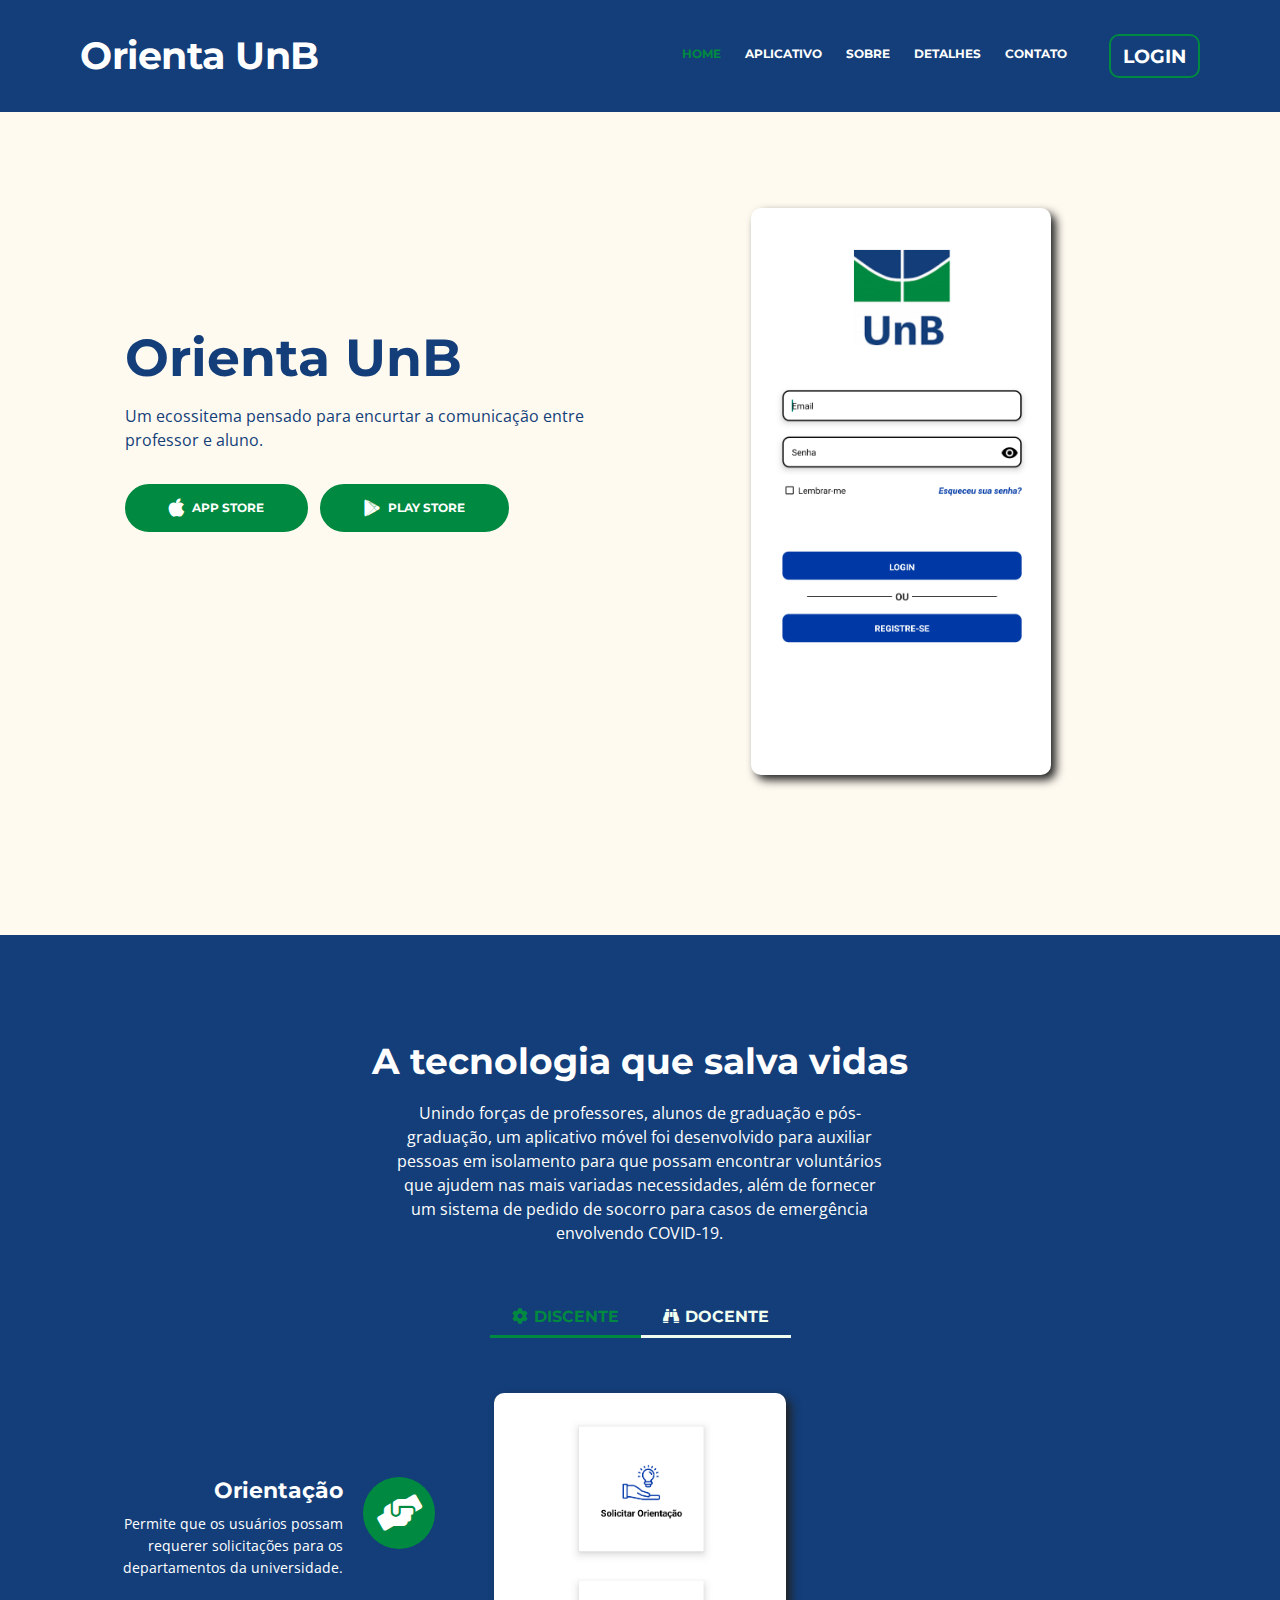
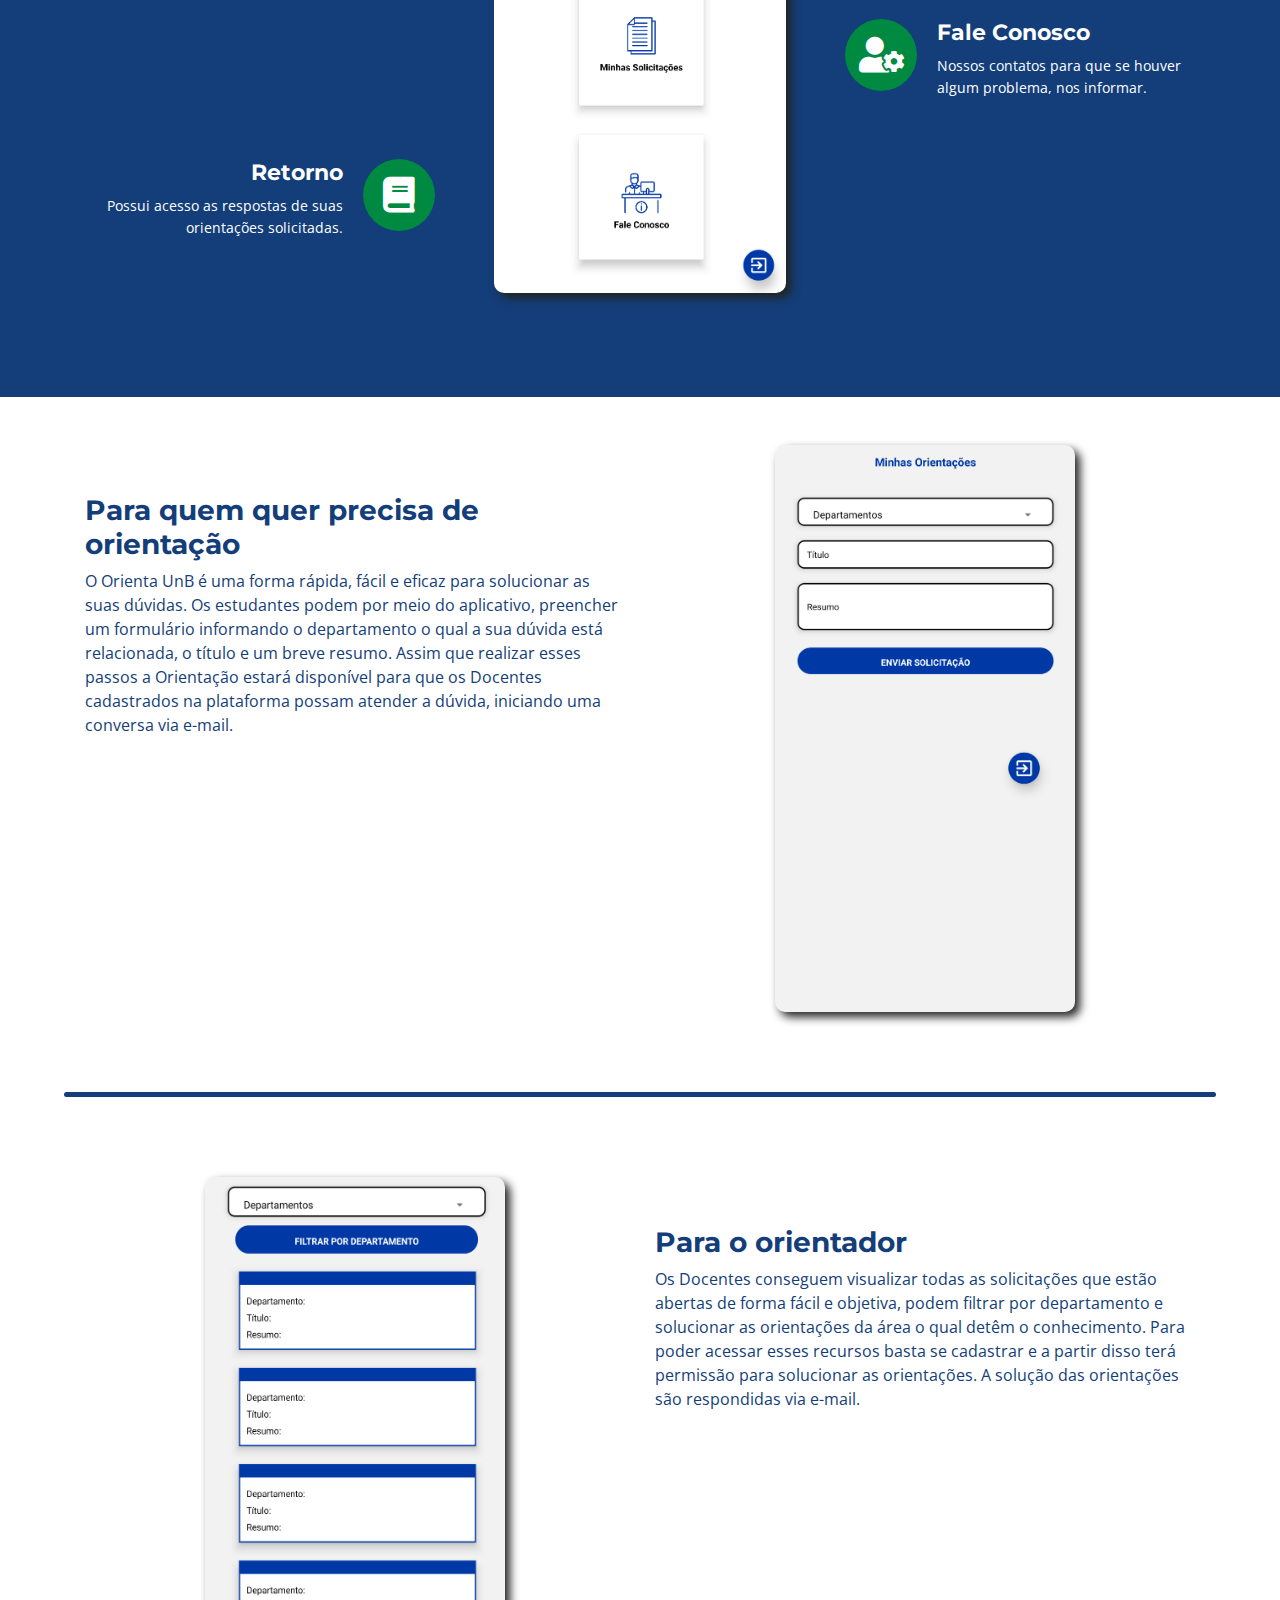
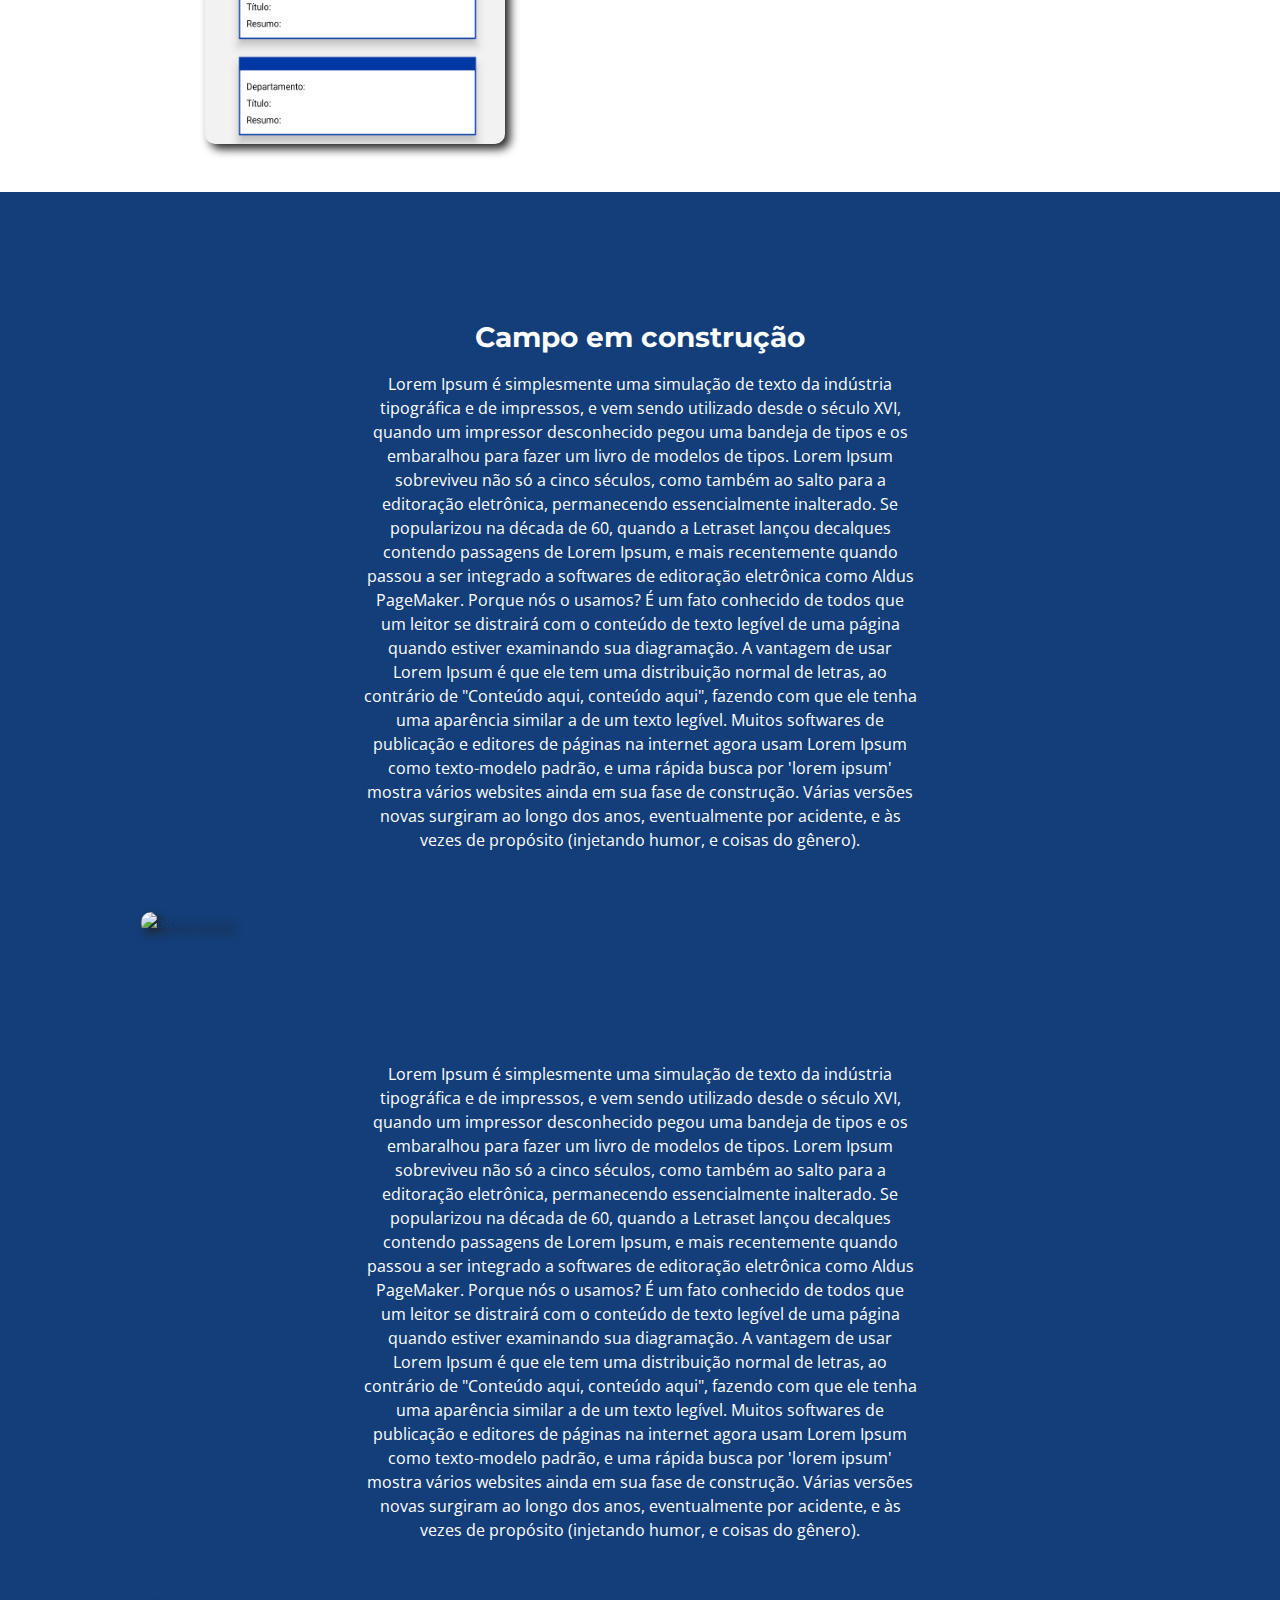
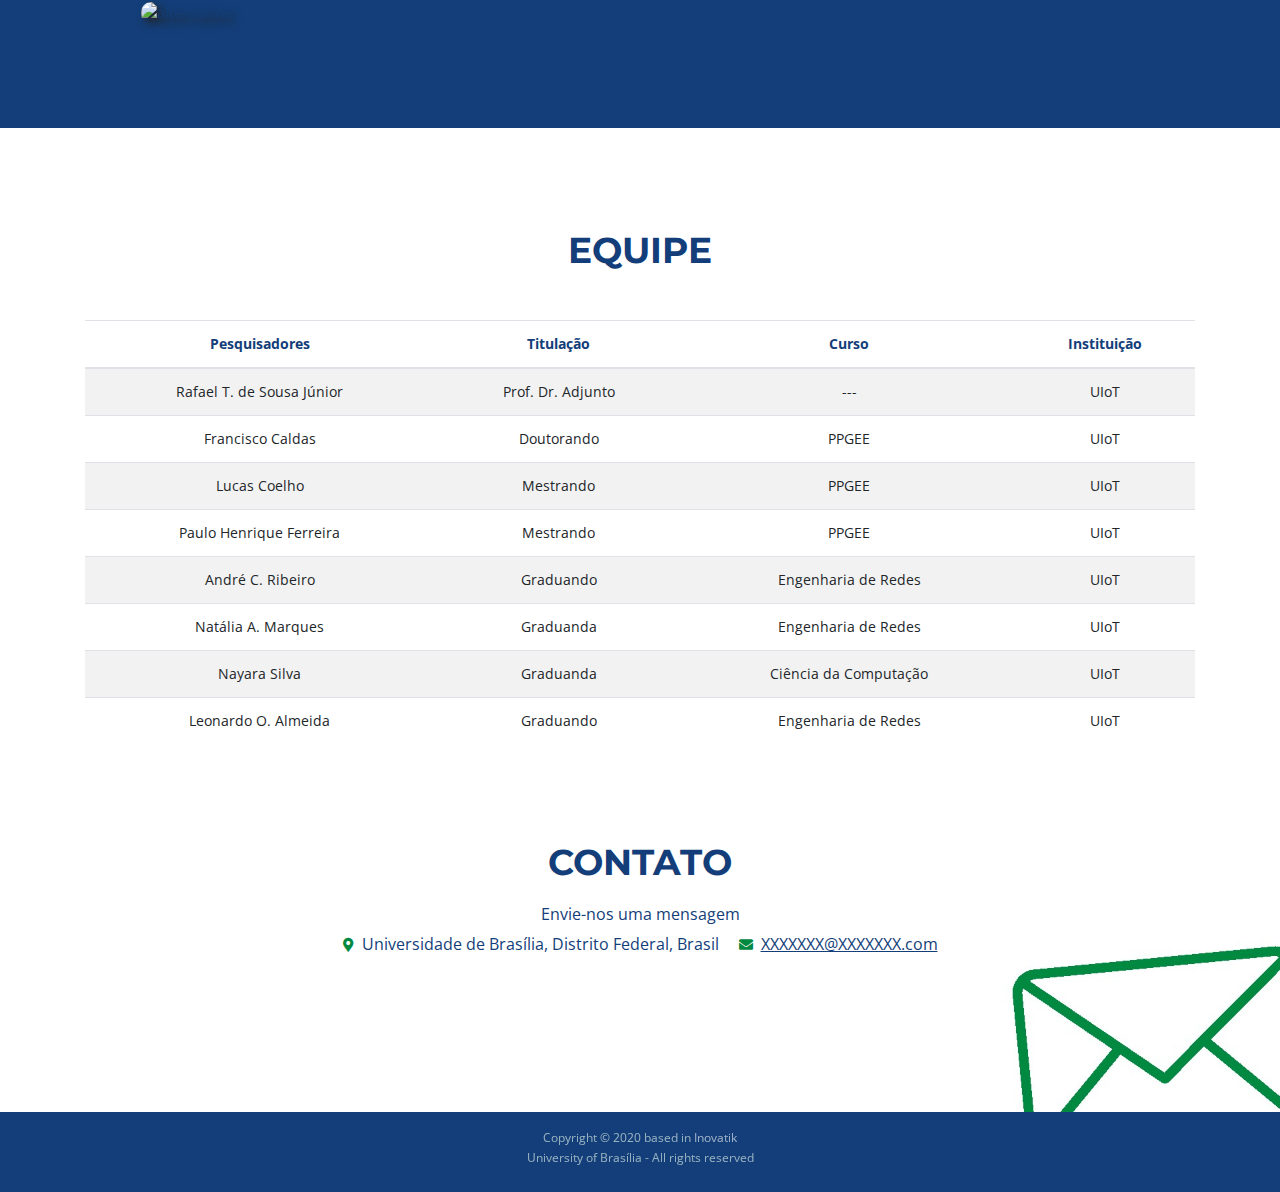
==== commit 5fdb2bc8: "Merge branch 'master' into textos" ====
--- a/Orienta/index.html
+++ b/Orienta/index.html
@@ -1,744 +1,745 @@
-<!DOCTYPE html>
-<html lang="pt-BR">
-  <head>
-    <meta charset="utf-8" />
-    <meta
-      name="viewport"
-      content="width=device-width, initial-scale=1, shrink-to-fit=no"
-    />
-
-    <!-- SEO Meta Tags -->
-    <meta
-      name="description"
-      content="Um ecossitema pensado para proteger da pandemia causada pela COVID-19, todos aqueles que integram a comunidade da Universidade de Brasília."
-    />
-    <meta name="author" content="Inovatik" />
-
-    <!-- Website Title -->
-    <title>Orienta UnB</title>
-
-    <!-- Styles -->
-    <link
-      href="https://fonts.googleapis.com/css?family=Montserrat:400,600,700"
-      rel="stylesheet"
-    />
-    <link
-      href="https://fonts.googleapis.com/css?family=Open+Sans:400,400i,700,700i"
-      rel="stylesheet"
-    />
-    <link href="css/bootstrap.css" rel="stylesheet" />
-    <link href="css/fontawesome-all.css" rel="stylesheet" />
-    <link href="css/swiper.css" rel="stylesheet" />
-    <link href="css/magnific-popup.css" rel="stylesheet" />
-    <link href="css/styles.css" rel="stylesheet" />
-
-    <!-- Favicon  -->
-    <link rel="icon" href="images/favicon.png" />
-  </head>
-  <body data-spy="scroll" data-target=".fixed-top">
-    <!-- Preloader -->
-    <div class="spinner-wrapper">
-      <div class="spinner">
-        <div class="bounce1"></div>
-        <div class="bounce2"></div>
-        <div class="bounce3"></div>
-      </div>
-    </div>
-    <!-- end of preloader -->
-
-    <!-- Navigation -->
-    <nav class="navbar navbar-expand-md navbar-dark navbar-custom fixed-top">
-      <!-- Text Logo - Use this if you don't have a graphic logo -->
-      <a class="navbar-brand logo-text page-scroll" href="index.html"
-        >Orienta UnB</a
-      >
-      <!-- Image Logo -->
-      <!--<a class="navbar-brand logo-image" href="index.html"><img src="images/logo.svg" alt="alternative"></a> -->
-
-      <!-- Mobile Menu Toggle Button -->
-      <button
-        class="navbar-toggler"
-        type="button"
-        data-toggle="collapse"
-        data-target="#navbarsExampleDefault"
-        aria-controls="navbarsExampleDefault"
-        aria-expanded="false"
-        aria-label="Toggle navigation"
-      >
-        <span class="navbar-toggler-awesome fas fa-bars"></span>
-        <span class="navbar-toggler-awesome fas fa-times"></span>
-      </button>
-      <!-- end of mobile menu toggle button -->
-
-      <div class="collapse navbar-collapse" id="navbarsExampleDefault">
-        <ul class="navbar-nav ml-auto">
-          <li class="nav-item">
-            <a class="nav-link page-scroll" href="#header"
-              >HOME <span class="sr-only">(current)</span></a
-            >
-          </li>
-          <li class="nav-item">
-            <a class="nav-link page-scroll" href="#features">APLICATIVO</a>
-          </li>
-          <li class="nav-item">
-            <a class="nav-link page-scroll" href="#preview">SOBRE</a>
-          </li>
-
-          <li class="nav-item">
-            <a class="nav-link page-scroll" href="#details">DETALHES</a>
-          </li>
-
-          <!-- Dropdown Menu -->
-          <!-- <li class="nav-item dropdown"> 
-                    <a class="nav-link dropdown-toggle page-scroll" href="#details" id="navbarDropdown" role="button" aria-haspopup="true" aria-expanded="false">DETAILS</a>-->
-          <!--<div class="dropdown-menu" aria-labelledby="navbarDropdown"> -->
-          <!-- <a class="dropdown-item" href="terms-conditions.html"><span class="item-text">TERMS CONDITIONS</span></a> -->
-          <!-- <div class="dropdown-items-divide-hr"></div> -->
-          <!-- <a class="dropdown-item" href="privacy-policy.html"><span class="item-text">PRIVACY POLICY</span></a>
-                    </div> -->
-          <!-- </li> -->
-          <!-- end of dropdown menu -->
-
-          <li class="nav-item">
-            <a class="nav-link page-scroll" href="#contact">CONTATO</a>
-          </li>
-          <li class="nav-item">
-            <a
-              class="nav-link page-scroll login"
-              href="http://unb-covid-web.herokuapp.com/#/login"
-              >LOGIN</a
-            >
-          </li>
-        </ul>
-      </div>
-    </nav>
-    <!-- end of navbar -->
-    <!-- end of navigation -->
-
-    <!-- Header -->
-    <header id="header" class="header">
-      <div class="header-content">
-        <div class="container">
-          <div class="row">
-            <div class="col-lg-6">
-              <div class="text-container">
-                <h1>Orienta UnB</h1>
-                <p class="p-large">
-                  Um ecossitema pensado para encurtar a comunicação entre
-                  professor e aluno.
-                </p>
-                <a class="btn-solid-lg page-scroll" href="#your-link"
-                  ><i class="fab fa-apple"></i>APP STORE</a
-                >
-                <a class="btn-solid-lg page-scroll" href="#your-link"
-                  ><i class="fab fa-google-play"></i>PLAY STORE</a
-                >
-              </div>
-            </div>
-            <!-- end of col -->
-            <div class="col-lg-5 mx-auto">
-              <div class="image-container">
-                <img
-                  class="img-fluid"
-                  style="height: 567px; width: 300px"
-                  src="images/TeladeLogin.png"
-                  alt="alternative"
-                />
-              </div>
-              <!-- end of image-container -->
-            </div>
-            <!-- end of col -->
-          </div>
-          <!-- end of row -->
-        </div>
-        <!-- end of container -->
-      </div>
-      <!-- end of header-content -->
-    </header>
-    <!-- end of header -->
-    <!-- end of header -->
-
-    <!-- Features -->
-    <div id="features" class="tabs">
-      <div class="container">
-        <div class="row">
-          <div class="col-lg-12">
-            <h2>A tecnologia que salva vidas</h2>
-            <div class="p-heading p-large">
-              Unindo forças de professores, alunos de graduação e pós-graduação,
-              um aplicativo móvel foi desenvolvido para auxiliar pessoas em
-              isolamento para que possam encontrar voluntários que ajudem nas
-              mais variadas necessidades, além de fornecer um sistema de pedido
-              de socorro para casos de emergência envolvendo COVID-19.
-            </div>
-          </div>
-          <!-- end of col -->
-        </div>
-        <!-- end of row -->
-        <div class="row">
-          <!-- Tabs Links -->
-          <ul class="nav nav-tabs" id="lenoTabs" role="tablist">
-            <li class="nav-item">
-              <a
-                class="nav-link active"
-                id="nav-tab-1"
-                data-toggle="tab"
-                href="#tab-1"
-                role="tab"
-                aria-controls="tab-1"
-                aria-selected="true"
-                ><i class="fas fa-cog"></i>DISCENTE</a
-              >
-            </li>
-            <li class="nav-item">
-              <a
-                class="nav-link"
-                id="nav-tab-2"
-                data-toggle="tab"
-                href="#tab-2"
-                role="tab"
-                aria-controls="tab-2"
-                aria-selected="false"
-                ><i class="fas fa-binoculars"></i>DOCENTE</a
-              >
-            </li>
-          </ul>
-          <!-- end of tabs links -->
-
-          <!-- Tabs Content-->
-          <div class="tab-content" id="lenoTabsContent">
-            <!-- Tab -->
-            <div
-              class="tab-pane fade show active"
-              id="tab-1"
-              role="tabpanel"
-              aria-labelledby="tab-1"
-            >
-              <div class="container">
-                <div class="row">
-                  <!-- Icon Cards Pane -->
-                  <div class="col-lg-4">
-                    <div class="card left-pane first">
-                      <div class="card-body" style="margin-bottom: 8em">
-                        <div class="text-wrapper">
-                          <h4 class="card-title">Orientação</h4>
-                          <p>
-                            Permite que os usuários possam requerer solicitações
-                            para os departamentos da universidade.
-                          </p>
-                        </div>
-                        <div class="card-icon">
-                          <i class="fas fa-hands-helping"></i>
-                        </div>
-                      </div>
-                    </div>
-                    <div class="card left-pane">
-                      <div class="card-body">
-                        <div class="text-wrapper">
-                          <h4 class="card-title">Retorno</h4>
-                          <p>
-                            Possui acesso as respostas de suas orientações
-                            solicitadas.
-                          </p>
-                        </div>
-                        <div class="card-icon">
-                          <i class="fas fa-book"></i>
-                        </div>
-                      </div>
-                    </div>
-                    <div class="card left-pane" style="display: none">
-                      <div class="card-body">
-                        <div class="text-wrapper">
-                          <h4 class="card-title">Pedir Socorro</h4>
-                          <p>
-                            Oferece um mecanismo para que pessoas com quadros
-                            emergenciais possam solicitar socoro às autoridades.
-                          </p>
-                        </div>
-                        <div class="card-icon">
-                          <i class="fas fa-first-aid"></i>
-                        </div>
-                      </div>
-                    </div>
-                  </div>
-                  <!-- end of icon cards pane -->
-
-                  <!-- Image Pane -->
-                  <div class="col-lg-4">
-                    <img
-                      class="img-fluid"
-                      src="images/MenuDiscente.png"
-                      alt="alternative"
-                      style="height: 500px; width: 292px"
-                    />
-                  </div>
-                  <!-- end of image pane -->
-
-                  <!-- Icon Cards Pane -->
-                  <div class="col-lg-4" style="margin: auto">
-                    <div class="card right-pane first">
-                      <div class="card-body">
-                        <div class="card-icon">
-                          <i class="fas fa-user-cog"></i>
-                        </div>
-                        <div class="text-wrapper">
-                          <h4 class="card-title">Fale Conosco</h4>
-                          <p>
-                            Nossos contatos para que se houver algum problema,
-                            nos informar.
-                          </p>
-                        </div>
-                      </div>
-                    </div>
-                    <div class="card right-pane" style="display: none">
-                      <div class="card-body">
-                        <div class="card-icon">
-                          <i class="fas fa-first-aid"></i>
-                        </div>
-                        <div class="text-wrapper">
-                          <h4 class="card-title">Pedir Socorro</h4>
-                          <p>
-                            Oferece um mecanismo para que pessoas com quadros
-                            emergenciais possam solicitar socorro às
-                            autoridades.
-                          </p>
-                        </div>
-                      </div>
-                    </div>
-                    <div class="card right-pane" style="display: none">
-                      <div class="card-body">
-                        <div class="card-icon">
-                          <i class="fas fa-first-aid"></i>
-                        </div>
-                        <div class="text-wrapper">
-                          <h4 class="card-title">Good Foundation</h4>
-                          <p>
-                            Get a solid foundation for your self development
-                            efforts. Try Leno mobile app for any mobile platform
-                          </p>
-                        </div>
-                      </div>
-                    </div>
-                  </div>
-                  <!-- end of icon cards pane -->
-                </div>
-                <!-- end of row -->
-              </div>
-              <!-- end of container -->
-            </div>
-            <!-- end of tab-pane -->
-            <!-- end of tab -->
-
-            <!-- Tab -->
-            <div
-              class="tab-pane fade"
-              id="tab-2"
-              role="tabpanel"
-              aria-labelledby="tab-2"
-            >
-              <div class="container">
-                <div class="row">
-                  <div class="col-lg-4" style="margin: auto">
-                    <div class="card left-pane first">
-                      <div class="card-body" style="display: flex">
-                        <div class="text-wrapper" style="width: 80%">
-                          <h4 class="card-title">Solicitações</h4>
-                          <p>
-                            Permite o professor acesse a uma lista de
-                            solicitações de orientação.
-                          </p>
-                        </div>
-                        <div class="card-icon">
-                          <i class="fas fa-hands-helping"></i>
-                        </div>
-                      </div>
-                    </div>
-                    <div class="card left-pane" style="display: none">
-                      <div class="card-body">
-                        <div class="text-wrapper">
-                          <h4 class="card-title">Informações Confiáveis</h4>
-                          <p>
-                            Possui acesso direto aos sites das autoridades em
-                            saúde como Organização Mundial da Saúde e o
-                            Ministério da Saúde.
-                          </p>
-                        </div>
-                        <div class="card-icon">
-                          <i class="fas fa-book"></i>
-                        </div>
-                      </div>
-                    </div>
-                    <div class="card left-pane" style="display: none">
-                      <div class="card-body">
-                        <div class="text-wrapper">
-                          <h4 class="card-title">Pedir Socorro</h4>
-                          <p>
-                            Oferece um mecanismo para que pessoas com quadros
-                            emergenciais possam solicitar socoro às autoridades.
-                          </p>
-                        </div>
-                        <div class="card-icon">
-                          <i class="fas fa-first-aid"></i>
-                        </div>
-                      </div>
-                    </div>
-                  </div>
-                  <!-- end of icon cards pane -->
-
-                  <!-- Image Pane -->
-                  <div class="col-lg-4">
-                    <img
-                      class="img-fluid"
-                      src="images/MenuDocente.png"
-                      alt="alternative"
-                      style="height: 500px; width: 292px"
-                    />
-                  </div>
-                  <!-- end of image pane -->
-
-                  <!-- Icon Cards Pane -->
-                  <div class="col-lg-4">
-                    <div class="card right-pane first">
-                      <div
-                        class="card-body"
-                        style="
-                          display: flex;
-                          margin-bottom: 10em;
-                          margin-top: 2em;
-                        "
-                      >
-                        <div class="card-icon">
-                          <i class="fas fa-chart-line"></i>
-                        </div>
-                        <div
-                          class="text-wrapper"
-                          style="width: 80%; margin-left: 1em"
-                        >
-                          <h4 class="card-title">Controle de retorno</h4>
-                          <p>
-                            Área de acompanhamento das orientações responsáveis
-                            pelo usuário.
-                          </p>
-                        </div>
-                      </div>
-                    </div>
-                    <div class="card right-pane">
-                      <div class="card-body" style="display: flex">
-                        <div class="card-icon">
-                          <i class="fas fa-user-cog"></i>
-                        </div>
-                        <div
-                          class="text-wrapper"
-                          style="width: 80%; margin-left: 1em"
-                        >
-                          <h4 class="card-title">Fale Conosco</h4>
-                          <p>
-                            Nossos contatos para que se houver algum problema,
-                            nos informar.
-                          </p>
-                        </div>
-                      </div>
-                    </div>
-                    <div class="card right-pane" style="display: none">
-                      <div class="card-body">
-                        <div class="card-icon">
-                          <i class="fas fa-first-aid"></i>
-                        </div>
-                        <div class="text-wrapper">
-                          <h4 class="card-title">Good Foundation</h4>
-                          <p>
-                            Get a solid foundation for your self development
-                            efforts. Try Leno mobile app for any mobile platform
-                          </p>
-                        </div>
-                      </div>
-                    </div>
-                  </div>
-                </div>
-                <!-- end of row -->
-              </div>
-              <!-- end of container -->
-            </div>
-            <!-- end of tab-pane -->
-            <!-- end of tab -->
-          </div>
-          <!-- end of tab-content -->
-          <!-- end of tabs content -->
-        </div>
-        <!-- end of row -->
-      </div>
-      <!-- end of container -->
-    </div>
-    <!-- end of tabs -->
-    <!-- end of features -->
-
-    <!-- Video -->
-    <div id="preview" class="basic-1">
-      <div class="container mt-5">
-        <div class="row">
-          <div class="col-lg-6">
-            <div class="text-container pt-5">
-              <h3>Para quem quer precisa de orientação</h3>
-              <p class="p-large">
-                O Orienta UnB é uma forma rápida, fácil e eficaz para solucionar
-                as suas dúvidas. Os estudantes podem por meio do aplicativo,
-                preencher um formulário informando o departamento o qual a sua
-                dúvida está relacionada, o título e um breve resumo. Assim que
-                realizar esses passos a Orientação estará disponível para que os
-                Docentes cadastrados na plataforma possam atender a dúvida,
-                iniciando uma conversa via e-mail.
-              </p>
-            </div>
-          </div>
-          <!-- end of col -->
-          <div class="col-lg-5 mx-auto">
-            <div class="image-container">
-              <img
-                class="img-fluid img-mob"
-                style="height: 567px; width: 300px"
-                src="images/SolicitaçãodeOrientação.png"
-                alt="alternative"
-              />
-            </div>
-            <!-- end of image-container -->
-          </div>
-          <!-- end of col -->
-        </div>
-        <!-- end of row -->
-      </div>
-      <!-- end of container -->
-      <div class="line"></div>
-      <div class="container content-m mb-5">
-        <div class="row">
-          <div class="col-lg-5 mx-auto">
-            <div class="image-container">
-              <img
-                class="img-fluid img-mob"
-                style="height: 567px; width: 300px"
-                src="images/TodasSolicitçõesProf.png"
-                alt="alternative"
-              />
-            </div>
-            <!-- end of image-container -->
-          </div>
-          <!-- end of col -->
-          <div class="col-lg-6">
-            <div class="text-container pt-5">
-              <h3>Para o orientador</h3>
-              <p class="p-large">
-                Os Docentes conseguem visualizar todas as solicitações que estão
-                abertas de forma fácil e objetiva, podem filtrar por
-                departamento e solucionar as orientações da área o qual detêm o
-                conhecimento. Para poder acessar esses recursos basta se
-                cadastrar e a partir disso terá permissão para solucionar as
-                orientações. A solução das orientações são respondidas via
-                e-mail.
-              </p>
-            </div>
-          </div>
-          <!-- end of col -->
-        </div>
-        <!-- end of row -->
-      </div>
-      <!-- end of container -->
-    </div>
-    <!-- end of basic-1 -->
-    <!-- end of video -->
-
-    <!-- Details 1 -->
-    <div id="details" class="basic-2">
-      <div class="container">
-        <div class="row">
-          <div class="col-lg-12">
-            <h3>Campo em construção</h3>
-            <div class="p-heading p-large text">
-              Lorem Ipsum é simplesmente uma simulação de texto da indústria
-              tipográfica e de impressos, e vem sendo utilizado desde o século
-              XVI, quando um impressor desconhecido pegou uma bandeja de tipos e
-              os embaralhou para fazer um livro de modelos de tipos. Lorem Ipsum
-              sobreviveu não só a cinco séculos, como também ao salto para a
-              editoração eletrônica, permanecendo essencialmente inalterado. Se
-              popularizou na década de 60, quando a Letraset lançou decalques
-              contendo passagens de Lorem Ipsum, e mais recentemente quando
-              passou a ser integrado a softwares de editoração eletrônica como
-              Aldus PageMaker. Porque nós o usamos? É um fato conhecido de todos
-              que um leitor se distrairá com o conteúdo de texto legível de uma
-              página quando estiver examinando sua diagramação. A vantagem de
-              usar Lorem Ipsum é que ele tem uma distribuição normal de letras,
-              ao contrário de "Conteúdo aqui, conteúdo aqui", fazendo com que
-              ele tenha uma aparência similar a de um texto legível. Muitos
-              softwares de publicação e editores de páginas na internet agora
-              usam Lorem Ipsum como texto-modelo padrão, e uma rápida busca por
-              'lorem ipsum' mostra vários websites ainda em sua fase de
-              construção. Várias versões novas surgiram ao longo dos anos,
-              eventualmente por acidente, e às vezes de propósito (injetando
-              humor, e coisas do gênero).
-            </div>
-          </div>
-          <!-- end of col -->
-        </div>
-        <!-- end of row -->
-        <div class="row">
-          <div class="col-lg-12">
-            <img class="img-fluid dash" src="" alt="alternative" />
-          </div>
-          <!-- end of col -->
-        </div>
-        <!-- end of row -->
-      </div>
-      <!-- end of container -->
-
-      <div class="container mb-5">
-        <div class="row">
-          <div class="col-lg-12">
-            <div class="p-heading p-large text" style="margin-top: 8rem">
-              Lorem Ipsum é simplesmente uma simulação de texto da indústria
-              tipográfica e de impressos, e vem sendo utilizado desde o século
-              XVI, quando um impressor desconhecido pegou uma bandeja de tipos e
-              os embaralhou para fazer um livro de modelos de tipos. Lorem Ipsum
-              sobreviveu não só a cinco séculos, como também ao salto para a
-              editoração eletrônica, permanecendo essencialmente inalterado. Se
-              popularizou na década de 60, quando a Letraset lançou decalques
-              contendo passagens de Lorem Ipsum, e mais recentemente quando
-              passou a ser integrado a softwares de editoração eletrônica como
-              Aldus PageMaker. Porque nós o usamos? É um fato conhecido de todos
-              que um leitor se distrairá com o conteúdo de texto legível de uma
-              página quando estiver examinando sua diagramação. A vantagem de
-              usar Lorem Ipsum é que ele tem uma distribuição normal de letras,
-              ao contrário de "Conteúdo aqui, conteúdo aqui", fazendo com que
-              ele tenha uma aparência similar a de um texto legível. Muitos
-              softwares de publicação e editores de páginas na internet agora
-              usam Lorem Ipsum como texto-modelo padrão, e uma rápida busca por
-              'lorem ipsum' mostra vários websites ainda em sua fase de
-              construção. Várias versões novas surgiram ao longo dos anos,
-              eventualmente por acidente, e às vezes de propósito (injetando
-              humor, e coisas do gênero).
-            </div>
-          </div>
-          <!-- end of col -->
-        </div>
-        <!-- end of row -->
-        <div class="row">
-          <div class="col-lg-12">
-            <img class="img-fluid dash" src="" alt="alternative" />
-          </div>
-          <!-- end of col -->
-        </div>
-        <!-- end of row -->
-      </div>
-      <!-- end of container -->
-    </div>
-
-    <!-- Contact -->
-    <div id="contact" class="form">
-      <div class="container">
-        <h2>EQUIPE</h2>
-        <table class="table table-striped mt-5 equipe">
-          <thead>
-            <tr>
-              <th scope="col">Pesquisadores</th>
-              <th scope="col">Titulação</th>
-            </tr>
-          </thead>
-          <tbody>
-            <tr>
-              <td>Rafael T. de Sousa Júnior</td>
-              <td>Prof. Dr. Adjunto</td>
-            </tr>
-            <tr>
-              <td>Francisco Caldas</td>
-              <td>Doutorando em Eng. Elétrica</td>
-            </tr>
-            <tr>
-              <td>Lucas Coelho</td>
-              <td>Mestrando em Eng. Elétrica</td>
-            </tr>
-            <tr>
-              <td>Paulo Henrique Ferreira</td>
-              <td>Mestrando em Eng. Elétrica</td>
-            </tr>
-            <tr>
-              <td>André C. Ribeiro</td>
-              <td>Graduando em Eng. de Redes</td>
-            </tr>
-            <tr>
-              <td>Natália A. Marques</td>
-              <td>Graduanda em Eng. de Redes</td>
-            </tr>
-            <tr>
-              <td>Nayara Silva</td>
-              <td>Graduanda em Ciência da Computação</td>
-            </tr>
-            <tr>
-              <td>Leonardo O. Almeida</td>
-              <td>Graduando em Eng. de Redes</td>
-            </tr>
-          </tbody>
-        </table>
-        <div class="row mt-5">
-          <div class="col-lg-12 mt-5">
-            <h2>CONTATO</h2>
-            <ul class="list-unstyled li-space-lg">
-              <li class="address">Envie-nos uma mensagem</li>
-              <li>
-                <i class="fas fa-map-marker-alt"></i>Universidade de Brasília,
-                Distrito Federal, Brasil
-              </li>
-              <li>
-                <i class="fas fa-envelope"></i
-                ><a class="blue" href="mailto:emailunb@unb.com"
-                  >XXXXXXX@XXXXXXX.com</a
-                >
-              </li>
-            </ul>
-          </div>
-          <!-- end of col -->
-        </div>
-        <!-- end of row -->
-      </div>
-      <!-- end of container -->
-    </div>
-    <!-- end of form -->
-    <!-- end of contact -->
-
-    <!-- Copyright -->
-    <div class="copyright">
-      <div class="container">
-        <div class="row">
-          <div class="col-lg-12">
-            <p class="p-small">
-              Copyright © 2020 based in
-              <a href="https://inovatik.com">Inovatik</a> by University of
-              Brasília - All rights reserved
-            </p>
-          </div>
-          <!-- end of col -->
-        </div>
-        <!-- enf of row -->
-      </div>
-      <!-- end of container -->
-    </div>
-    <!-- end of copyright -->
-    <!-- end of copyright -->
-
-    <!-- Scripts -->
-    <script src="js/jquery.min.js"></script>
-    <!-- jQuery for Bootstrap's JavaScript plugins -->
-    <script src="js/popper.min.js"></script>
-    <!-- Popper tooltip library for Bootstrap -->
-    <script src="js/bootstrap.min.js"></script>
-    <!-- Bootstrap framework -->
-    <script src="js/jquery.easing.min.js"></script>
-    <!-- jQuery Easing for smooth scrolling between anchors -->
-    <script src="js/swiper.min.js"></script>
-    <!-- Swiper for image and text sliders -->
-    <script src="js/jquery.magnific-popup.js"></script>
-    <!-- Magnific Popup for lightboxes -->
-    <script src="js/morphext.min.js"></script>
-    <!-- Morphtext rotating text in the header -->
-    <script src="js/validator.min.js"></script>
-    <!-- Validator.js - Bootstrap plugin that validates forms -->
-    <script src="js/scripts.js"></script>
-    <!-- Custom scripts -->
-  </body>
-</html>
+<!DOCTYPE html>
+<html lang="pt-BR">
+  <head>
+    <meta charset="utf-8" />
+    <meta
+      name="viewport"
+      content="width=device-width, initial-scale=1, shrink-to-fit=no"
+    />
+
+    <!-- SEO Meta Tags -->
+    <meta
+      name="description"
+      content="Um ecossitema pensado para proteger da pandemia causada pela COVID-19, todos aqueles que integram a comunidade da Universidade de Brasília."
+    />
+    <meta name="author" content="Inovatik" />
+
+    <!-- Website Title -->
+    <title>Orienta UnB</title>
+
+    <!-- Styles -->
+    <link
+      href="https://fonts.googleapis.com/css?family=Montserrat:400,600,700"
+      rel="stylesheet"
+    />
+    <link
+      href="https://fonts.googleapis.com/css?family=Open+Sans:400,400i,700,700i"
+      rel="stylesheet"
+    />
+    <link href="css/bootstrap.css" rel="stylesheet" />
+    <link href="css/fontawesome-all.css" rel="stylesheet" />
+    <link href="css/swiper.css" rel="stylesheet" />
+    <link href="css/magnific-popup.css" rel="stylesheet" />
+    <link href="css/styles.css" rel="stylesheet" />
+
+    <!-- Favicon  -->
+    <link rel="icon" href="images/favicon.png" />
+  </head>
+  <body data-spy="scroll" data-target=".fixed-top">
+    <!-- Preloader -->
+    <div class="spinner-wrapper">
+      <div class="spinner">
+        <div class="bounce1"></div>
+        <div class="bounce2"></div>
+        <div class="bounce3"></div>
+      </div>
+    </div>
+    <!-- end of preloader -->
+
+    <!-- Navigation -->
+    <nav class="navbar navbar-expand-md navbar-dark navbar-custom fixed-top">
+      <!-- Text Logo - Use this if you don't have a graphic logo -->
+      <a class="navbar-brand logo-text page-scroll" href="index.html"
+        >Orienta UnB</a
+      >
+      <!-- Image Logo -->
+      <!--<a class="navbar-brand logo-image" href="index.html"><img src="images/logo.svg" alt="alternative"></a> -->
+
+      <!-- Mobile Menu Toggle Button -->
+      <button
+        class="navbar-toggler"
+        type="button"
+        data-toggle="collapse"
+        data-target="#navbarsExampleDefault"
+        aria-controls="navbarsExampleDefault"
+        aria-expanded="false"
+        aria-label="Toggle navigation"
+      >
+        <span class="navbar-toggler-awesome fas fa-bars"></span>
+        <span class="navbar-toggler-awesome fas fa-times"></span>
+      </button>
+      <!-- end of mobile menu toggle button -->
+
+      <div class="collapse navbar-collapse" id="navbarsExampleDefault">
+        <ul class="navbar-nav ml-auto">
+          <li class="nav-item">
+            <a class="nav-link page-scroll" href="#header"
+              >HOME <span class="sr-only">(current)</span></a
+            >
+          </li>
+          <li class="nav-item">
+            <a class="nav-link page-scroll" href="#features">APLICATIVO</a>
+          </li>
+          <li class="nav-item">
+            <a class="nav-link page-scroll" href="#preview">SOBRE</a>
+          </li>
+
+          <li class="nav-item">
+            <a class="nav-link page-scroll" href="#details">DETALHES</a>
+          </li>
+
+          <!-- Dropdown Menu -->
+          <!-- <li class="nav-item dropdown"> 
+                    <a class="nav-link dropdown-toggle page-scroll" href="#details" id="navbarDropdown" role="button" aria-haspopup="true" aria-expanded="false">DETAILS</a>-->
+          <!--<div class="dropdown-menu" aria-labelledby="navbarDropdown"> -->
+          <!-- <a class="dropdown-item" href="terms-conditions.html"><span class="item-text">TERMS CONDITIONS</span></a> -->
+          <!-- <div class="dropdown-items-divide-hr"></div> -->
+          <!-- <a class="dropdown-item" href="privacy-policy.html"><span class="item-text">PRIVACY POLICY</span></a>
+                    </div> -->
+          <!-- </li> -->
+          <!-- end of dropdown menu -->
+
+          <li class="nav-item">
+            <a class="nav-link page-scroll" href="#contact">CONTATO</a>
+          </li>
+          <li class="nav-item">
+            <a
+              class="nav-link page-scroll login"
+              href="http://unb-covid-web.herokuapp.com/#/login"
+              >LOGIN</a
+            >
+          </li>
+        </ul>
+      </div>
+    </nav>
+    <!-- end of navbar -->
+    <!-- end of navigation -->
+
+    <!-- Header -->
+    <header id="header" class="header">
+      <div class="header-content">
+        <div class="container">
+          <div class="row">
+            <div class="col-lg-6">
+              <div class="text-container">
+                <h1>Orienta UnB</h1>
+                <p class="p-large">
+                  Um ecossitema pensado para encurtar a comunicação entre
+                  professor e aluno.
+                </p>
+                <a class="btn-solid-lg page-scroll" href="#your-link"
+                  ><i class="fab fa-apple"></i>APP STORE</a
+                >
+                <a class="btn-solid-lg page-scroll" href="#your-link"
+                  ><i class="fab fa-google-play"></i>PLAY STORE</a
+                >
+              </div>
+            </div>
+            <!-- end of col -->
+            <div class="col-lg-5 mx-auto">
+              <div class="image-container">
+                <img
+                  class="img-fluid"
+                  style="height: 567px; width: 300px"
+                  src="images/TeladeLogin.png"
+                  alt="alternative"
+                />
+              </div>
+              <!-- end of image-container -->
+            </div>
+            <!-- end of col -->
+          </div>
+          <!-- end of row -->
+        </div>
+        <!-- end of container -->
+      </div>
+      <!-- end of header-content -->
+    </header>
+    <!-- end of header -->
+    <!-- end of header -->
+
+    <!-- Features -->
+    <div id="features" class="tabs">
+      <div class="container">
+        <div class="row">
+          <div class="col-lg-12">
+            <h2>A tecnologia que salva vidas</h2>
+            <div class="p-heading p-large">
+              Unindo forças de professores, alunos de graduação e pós-graduação,
+              um aplicativo móvel foi desenvolvido para auxiliar pessoas em
+              isolamento para que possam encontrar voluntários que ajudem nas
+              mais variadas necessidades, além de fornecer um sistema de pedido
+              de socorro para casos de emergência envolvendo COVID-19.
+            </div>
+          </div>
+          <!-- end of col -->
+        </div>
+        <!-- end of row -->
+        <div class="row">
+          <!-- Tabs Links -->
+          <ul class="nav nav-tabs" id="lenoTabs" role="tablist">
+            <li class="nav-item">
+              <a
+                class="nav-link active"
+                id="nav-tab-1"
+                data-toggle="tab"
+                href="#tab-1"
+                role="tab"
+                aria-controls="tab-1"
+                aria-selected="true"
+                ><i class="fas fa-cog"></i>DISCENTE</a
+              >
+            </li>
+            <li class="nav-item">
+              <a
+                class="nav-link"
+                id="nav-tab-2"
+                data-toggle="tab"
+                href="#tab-2"
+                role="tab"
+                aria-controls="tab-2"
+                aria-selected="false"
+                ><i class="fas fa-binoculars"></i>DOCENTE</a
+              >
+            </li>
+          </ul>
+          <!-- end of tabs links -->
+
+          <!-- Tabs Content-->
+          <div class="tab-content" id="lenoTabsContent">
+            <!-- Tab -->
+            <div
+              class="tab-pane fade show active"
+              id="tab-1"
+              role="tabpanel"
+              aria-labelledby="tab-1"
+            >
+              <div class="container">
+                <div class="row">
+                  <!-- Icon Cards Pane -->
+                  <div class="col-lg-4">
+                    <div class="card left-pane first">
+                      <div class="card-body" style="margin-bottom: 8em">
+                        <div class="text-wrapper">
+                          <h4 class="card-title">Orientação</h4>
+                          <p>
+                            Permite que os usuários possam requerer solicitações
+                            para os departamentos da universidade.
+                          </p>
+                        </div>
+                        <div class="card-icon">
+                          <i class="fas fa-hands-helping"></i>
+                        </div>
+                      </div>
+                    </div>
+                    <div class="card left-pane">
+                      <div class="card-body">
+                        <div class="text-wrapper">
+                          <h4 class="card-title">Retorno</h4>
+                          <p>
+                            Possui acesso as respostas de suas orientações
+                            solicitadas.
+                          </p>
+                        </div>
+                        <div class="card-icon">
+                          <i class="fas fa-book"></i>
+                        </div>
+                      </div>
+                    </div>
+                    <div class="card left-pane" style="display: none">
+                      <div class="card-body">
+                        <div class="text-wrapper">
+                          <h4 class="card-title">Pedir Socorro</h4>
+                          <p>
+                            Oferece um mecanismo para que pessoas com quadros
+                            emergenciais possam solicitar socoro às autoridades.
+                          </p>
+                        </div>
+                        <div class="card-icon">
+                          <i class="fas fa-first-aid"></i>
+                        </div>
+                      </div>
+                    </div>
+                  </div>
+                  <!-- end of icon cards pane -->
+
+                  <!-- Image Pane -->
+                  <div class="col-lg-4">
+                    <img
+                      class="img-fluid"
+                      src="images/MenuDiscente.png"
+                      alt="alternative"
+                      style="height: 500px; width: 292px"
+                    />
+                  </div>
+                  <!-- end of image pane -->
+
+                  <!-- Icon Cards Pane -->
+                  <div class="col-lg-4" style="margin: auto">
+                    <div class="card right-pane first">
+                      <div class="card-body">
+                        <div class="card-icon">
+                          <i class="fas fa-user-cog"></i>
+                        </div>
+                        <div class="text-wrapper">
+                          <h4 class="card-title">Fale Conosco</h4>
+                          <p>
+                            Nossos contatos para que se houver algum problema,
+                            nos informar.
+                          </p>
+                        </div>
+                      </div>
+                    </div>
+                    <div class="card right-pane" style="display: none">
+                      <div class="card-body">
+                        <div class="card-icon">
+                          <i class="fas fa-first-aid"></i>
+                        </div>
+                        <div class="text-wrapper">
+                          <h4 class="card-title">Pedir Socorro</h4>
+                          <p>
+                            Oferece um mecanismo para que pessoas com quadros
+                            emergenciais possam solicitar socorro às
+                            autoridades.
+                          </p>
+                        </div>
+                      </div>
+                    </div>
+                    <div class="card right-pane" style="display: none">
+                      <div class="card-body">
+                        <div class="card-icon">
+                          <i class="fas fa-first-aid"></i>
+                        </div>
+                        <div class="text-wrapper">
+                          <h4 class="card-title">Good Foundation</h4>
+                          <p>
+                            Get a solid foundation for your self development
+                            efforts. Try Leno mobile app for any mobile platform
+                          </p>
+                        </div>
+                      </div>
+                    </div>
+                  </div>
+                  <!-- end of icon cards pane -->
+                </div>
+                <!-- end of row -->
+              </div>
+              <!-- end of container -->
+            </div>
+            <!-- end of tab-pane -->
+            <!-- end of tab -->
+
+            <!-- Tab -->
+            <div
+              class="tab-pane fade"
+              id="tab-2"
+              role="tabpanel"
+              aria-labelledby="tab-2"
+            >
+              <div class="container">
+                <div class="row">
+                  <div class="col-lg-4" style="margin: auto">
+                    <div class="card left-pane first">
+                      <div class="card-body" style="display: flex">
+                        <div class="text-wrapper" style="width: 80%">
+                          <h4 class="card-title">Solicitações</h4>
+                          <p>
+                            Permite o professor acesse a uma lista de
+                            solicitações de orientação.
+                          </p>
+                        </div>
+                        <div class="card-icon">
+                          <i class="fas fa-hands-helping"></i>
+                        </div>
+                      </div>
+                    </div>
+                    <div class="card left-pane" style="display: none">
+                      <div class="card-body">
+                        <div class="text-wrapper">
+                          <h4 class="card-title">Informações Confiáveis</h4>
+                          <p>
+                            Possui acesso direto aos sites das autoridades em
+                            saúde como Organização Mundial da Saúde e o
+                            Ministério da Saúde.
+                          </p>
+                        </div>
+                        <div class="card-icon">
+                          <i class="fas fa-book"></i>
+                        </div>
+                      </div>
+                    </div>
+                    <div class="card left-pane" style="display: none">
+                      <div class="card-body">
+                        <div class="text-wrapper">
+                          <h4 class="card-title">Pedir Socorro</h4>
+                          <p>
+                            Oferece um mecanismo para que pessoas com quadros
+                            emergenciais possam solicitar socoro às autoridades.
+                          </p>
+                        </div>
+                        <div class="card-icon">
+                          <i class="fas fa-first-aid"></i>
+                        </div>
+                      </div>
+                    </div>
+                  </div>
+                  <!-- end of icon cards pane -->
+
+                  <!-- Image Pane -->
+                  <div class="col-lg-4">
+                    <img
+                      class="img-fluid"
+                      src="images/MenuDocente.png"
+                      alt="alternative"
+                      style="height: 500px; width: 292px"
+                    />
+                  </div>
+                  <!-- end of image pane -->
+
+                  <!-- Icon Cards Pane -->
+                  <div class="col-lg-4">
+                    <div class="card right-pane first">
+                      <div
+                        class="card-body"
+                        style="
+                          display: flex;
+                          margin-bottom: 10em;
+                          margin-top: 2em;
+                        "
+                      >
+                        <div class="card-icon">
+                          <i class="fas fa-chart-line"></i>
+                        </div>
+                        <div
+                          class="text-wrapper"
+                          style="width: 80%; margin-left: 1em"
+                        >
+                          <h4 class="card-title">Controle de retorno</h4>
+                          <p>
+                            Área de acompanhamento das orientações responsáveis
+                            pelo usuário.
+                          </p>
+                        </div>
+                      </div>
+                    </div>
+                    <div class="card right-pane">
+                      <div class="card-body" style="display: flex">
+                        <div class="card-icon">
+                          <i class="fas fa-user-cog"></i>
+                        </div>
+                        <div
+                          class="text-wrapper"
+                          style="width: 80%; margin-left: 1em"
+                        >
+                          <h4 class="card-title">Fale Conosco</h4>
+                          <p>
+                            Nossos contatos para que se houver algum problema,
+                            nos informar.
+                          </p>
+                        </div>
+                      </div>
+                    </div>
+                    <div class="card right-pane" style="display: none">
+                      <div class="card-body">
+                        <div class="card-icon">
+                          <i class="fas fa-first-aid"></i>
+                        </div>
+                        <div class="text-wrapper">
+                          <h4 class="card-title">Good Foundation</h4>
+                          <p>
+                            Get a solid foundation for your self development
+                            efforts. Try Leno mobile app for any mobile platform
+                          </p>
+                        </div>
+                      </div>
+                    </div>
+                  </div>
+                </div>
+                <!-- end of row -->
+              </div>
+              <!-- end of container -->
+            </div>
+            <!-- end of tab-pane -->
+            <!-- end of tab -->
+          </div>
+          <!-- end of tab-content -->
+          <!-- end of tabs content -->
+        </div>
+        <!-- end of row -->
+      </div>
+      <!-- end of container -->
+    </div>
+    <!-- end of tabs -->
+    <!-- end of features -->
+
+    <!-- Video -->
+    <div id="preview" class="basic-1">
+      <div class="container mt-5">
+        <div class="row">
+          <div class="col-lg-6">
+            <div class="text-container pt-5">
+              <h3>Para quem quer precisa de orientação</h3>
+              <p class="p-large">
+                O Orienta UnB é uma forma rápida, fácil e eficaz para solucionar
+                as suas dúvidas. Os estudantes podem por meio do aplicativo,
+                preencher um formulário informando o departamento o qual a sua
+                dúvida está relacionada, o título e um breve resumo. Assim que
+                realizar esses passos a Orientação estará disponível para que os
+                Docentes cadastrados na plataforma possam atender a dúvida,
+                iniciando uma conversa via e-mail.
+              </p>
+            </div>
+          </div>
+          <!-- end of col -->
+          <div class="col-lg-5 mx-auto">
+            <div class="image-container">
+              <img
+                class="img-fluid img-mob"
+                style="height: 567px; width: 300px"
+                src="images/SolicitaçãodeOrientação.png"
+                alt="alternative"
+              />
+            </div>
+            <!-- end of image-container -->
+          </div>
+          <!-- end of col -->
+        </div>
+        <!-- end of row -->
+      </div>
+      <!-- end of container -->
+      <div class="line"></div>
+      <div class="container content-m mb-5">
+        <div class="row">
+          <div class="col-lg-5 mx-auto">
+            <div class="image-container">
+              <img
+                class="img-fluid img-mob"
+                style="height: 567px; width: 300px"
+                src="images/TodasSolicitçõesProf.png"
+                alt="alternative"
+              />
+            </div>
+            <!-- end of image-container -->
+          </div>
+          <!-- end of col -->
+          <div class="col-lg-6">
+            <div class="text-container pt-5">
+              <h3>Para o orientador</h3>
+              <p class="p-large">
+                Os Docentes conseguem visualizar todas as solicitações que estão
+                abertas de forma fácil e objetiva, podem filtrar por
+                departamento e solucionar as orientações da área o qual detêm o
+                conhecimento. Para poder acessar esses recursos basta se
+                cadastrar e a partir disso terá permissão para solucionar as
+                orientações. A solução das orientações são respondidas via
+                e-mail.
+              </p>
+            </div>
+          </div>
+          <!-- end of col -->
+        </div>
+        <!-- end of row -->
+      </div>
+      <!-- end of container -->
+    </div>
+    <!-- end of basic-1 -->
+    <!-- end of video -->
+
+    <!-- Details 1 -->
+    <div id="details" class="basic-2">
+      <div class="container">
+        <div class="row">
+          <div class="col-lg-12">
+            <h3>Campo em construção</h3>
+            <div class="p-heading p-large text">
+              Lorem Ipsum é simplesmente uma simulação de texto da indústria
+              tipográfica e de impressos, e vem sendo utilizado desde o século
+              XVI, quando um impressor desconhecido pegou uma bandeja de tipos e
+              os embaralhou para fazer um livro de modelos de tipos. Lorem Ipsum
+              sobreviveu não só a cinco séculos, como também ao salto para a
+              editoração eletrônica, permanecendo essencialmente inalterado. Se
+              popularizou na década de 60, quando a Letraset lançou decalques
+              contendo passagens de Lorem Ipsum, e mais recentemente quando
+              passou a ser integrado a softwares de editoração eletrônica como
+              Aldus PageMaker. Porque nós o usamos? É um fato conhecido de todos
+              que um leitor se distrairá com o conteúdo de texto legível de uma
+              página quando estiver examinando sua diagramação. A vantagem de
+              usar Lorem Ipsum é que ele tem uma distribuição normal de letras,
+              ao contrário de "Conteúdo aqui, conteúdo aqui", fazendo com que
+              ele tenha uma aparência similar a de um texto legível. Muitos
+              softwares de publicação e editores de páginas na internet agora
+              usam Lorem Ipsum como texto-modelo padrão, e uma rápida busca por
+              'lorem ipsum' mostra vários websites ainda em sua fase de
+              construção. Várias versões novas surgiram ao longo dos anos,
+              eventualmente por acidente, e às vezes de propósito (injetando
+              humor, e coisas do gênero).
+            </div>
+          </div>
+          <!-- end of col -->
+        </div>
+        <!-- end of row -->
+        <div class="row">
+          <div class="col-lg-12">
+            <img class="img-fluid dash" src="" alt="alternative" />
+          </div>
+          <!-- end of col -->
+        </div>
+        <!-- end of row -->
+      </div>
+      <!-- end of container -->
+
+      <div class="container mb-5">
+        <div class="row">
+          <div class="col-lg-12">
+            <div class="p-heading p-large text" style="margin-top: 8rem">
+              Lorem Ipsum é simplesmente uma simulação de texto da indústria
+              tipográfica e de impressos, e vem sendo utilizado desde o século
+              XVI, quando um impressor desconhecido pegou uma bandeja de tipos e
+              os embaralhou para fazer um livro de modelos de tipos. Lorem Ipsum
+              sobreviveu não só a cinco séculos, como também ao salto para a
+              editoração eletrônica, permanecendo essencialmente inalterado. Se
+              popularizou na década de 60, quando a Letraset lançou decalques
+              contendo passagens de Lorem Ipsum, e mais recentemente quando
+              passou a ser integrado a softwares de editoração eletrônica como
+              Aldus PageMaker. Porque nós o usamos? É um fato conhecido de todos
+              que um leitor se distrairá com o conteúdo de texto legível de uma
+              página quando estiver examinando sua diagramação. A vantagem de
+              usar Lorem Ipsum é que ele tem uma distribuição normal de letras,
+              ao contrário de "Conteúdo aqui, conteúdo aqui", fazendo com que
+              ele tenha uma aparência similar a de um texto legível. Muitos
+              softwares de publicação e editores de páginas na internet agora
+              usam Lorem Ipsum como texto-modelo padrão, e uma rápida busca por
+              'lorem ipsum' mostra vários websites ainda em sua fase de
+              construção. Várias versões novas surgiram ao longo dos anos,
+              eventualmente por acidente, e às vezes de propósito (injetando
+              humor, e coisas do gênero).
+            </div>
+          </div>
+          <!-- end of col -->
+        </div>
+        <!-- end of row -->
+        <div class="row">
+          <div class="col-lg-12">
+            <img class="img-fluid dash" src="" alt="alternative" />
+          </div>
+          <!-- end of col -->
+        </div>
+        <!-- end of row -->
+      </div>
+      <!-- end of container -->
+    </div>
+
+    <!-- Contact -->
+    <div id="contact" class="form">
+        <div class="container">
+            <h2>EQUIPE</h2>
+            <table class="table table-striped mt-5 equipe">
+                <thead>
+                  <tr>
+                    <th scope="col">Pesquisadores</th>
+                    <th scope="col">Titulação</th>
+                    <th scope="col">Curso</th>
+                    <th scope="col">Instituição</th>
+                  </tr>
+                </thead>
+                <tbody>
+                  <tr>
+                    <td>Rafael T. de Sousa Júnior</td>
+                    <td>Prof. Dr. Adjunto</td>
+                    <td>---
+                        
+                    </td>
+                    <td>UIoT</td>
+                  </tr>
+                  <tr>
+                    <td>Francisco Caldas</td>
+                    <td>Doutorando</td>
+                    <td>PPGEE</td>
+                    <td>UIoT</td>
+                  </tr>
+                  <tr>
+                    <td>Lucas Coelho</td>
+                    <td>Mestrando</td>
+                    <td>PPGEE</td>
+                    <td>UIoT</td>
+                  </tr>
+                  <tr>
+                    <td>Paulo Henrique Ferreira</td>
+                    <td>Mestrando</td>
+                    <td>PPGEE</td>
+                    <td>UIoT</td>
+                  </tr>
+                  <tr>
+                    <td>André C. Ribeiro</td>
+                    <td>Graduando</td>
+                    <td>Engenharia de Redes</td>
+                    <td>UIoT</td>
+                  </tr>
+                  <tr>
+                    <td>Natália A. Marques</td>
+                    <td>Graduanda</td>
+                    <td>Engenharia de Redes</td>
+                    <td>UIoT</td>
+                  </tr>
+                  <tr>
+                    <td>Nayara Silva</td>
+                    <td>Graduanda</td>
+                    <td>Ciência da Computação</td>
+                    <td>UIoT</td>
+                  </tr>
+                  <tr>
+                    <td>Leonardo O. Almeida</td>
+                    <td>Graduando</td>
+                    <td>Engenharia de Redes</td>
+                    <td>UIoT</td>
+                  </tr>
+                </tbody>
+              </table>
+            <div class="row mt-5">
+                <div class="col-lg-12 mt-5">
+                    <h2>CONTATO</h2>
+                    <ul class="list-unstyled li-space-lg">
+                        <li class="address">Envie-nos uma mensagem</li>
+                        <li><i class="fas fa-map-marker-alt"></i>Universidade de Brasília, Distrito Federal, Brasil</li>
+                        <li><i class="fas fa-envelope"></i><a class="blue" href="mailto:emailunb@unb.com">XXXXXXX@XXXXXXX.com</a></li>
+                    </ul>
+                </div> <!-- end of col -->
+            </div> <!-- end of row -->
+        </div> <!-- end of container -->
+    </div> <!-- end of form -->
+    <!-- end of contact -->
+
+    <!-- Copyright -->
+    <div class="copyright">
+        <div class="container">
+            <div class="row">
+                <div class="col-lg-12">
+                    <p class="p-small">Copyright © 2020 based in <a href="https://inovatik.com">Inovatik</a><br>University of Brasília - All rights reserved</p>
+                </div> <!-- end of col -->
+            </div> <!-- enf of row -->
+        </div> <!-- end of container -->
+    </div> <!-- end of copyright --> 
+    <!-- end of copyright -->
+    <!-- end of copyright -->
+
+    <!-- Scripts -->
+    <script src="js/jquery.min.js"></script>
+    <!-- jQuery for Bootstrap's JavaScript plugins -->
+    <script src="js/popper.min.js"></script>
+    <!-- Popper tooltip library for Bootstrap -->
+    <script src="js/bootstrap.min.js"></script>
+    <!-- Bootstrap framework -->
+    <script src="js/jquery.easing.min.js"></script>
+    <!-- jQuery Easing for smooth scrolling between anchors -->
+    <script src="js/swiper.min.js"></script>
+    <!-- Swiper for image and text sliders -->
+    <script src="js/jquery.magnific-popup.js"></script>
+    <!-- Magnific Popup for lightboxes -->
+    <script src="js/morphext.min.js"></script>
+    <!-- Morphtext rotating text in the header -->
+    <script src="js/validator.min.js"></script>
+    <!-- Validator.js - Bootstrap plugin that validates forms -->
+    <script src="js/scripts.js"></script>
+    <!-- Custom scripts -->
+  </body>
+</html>
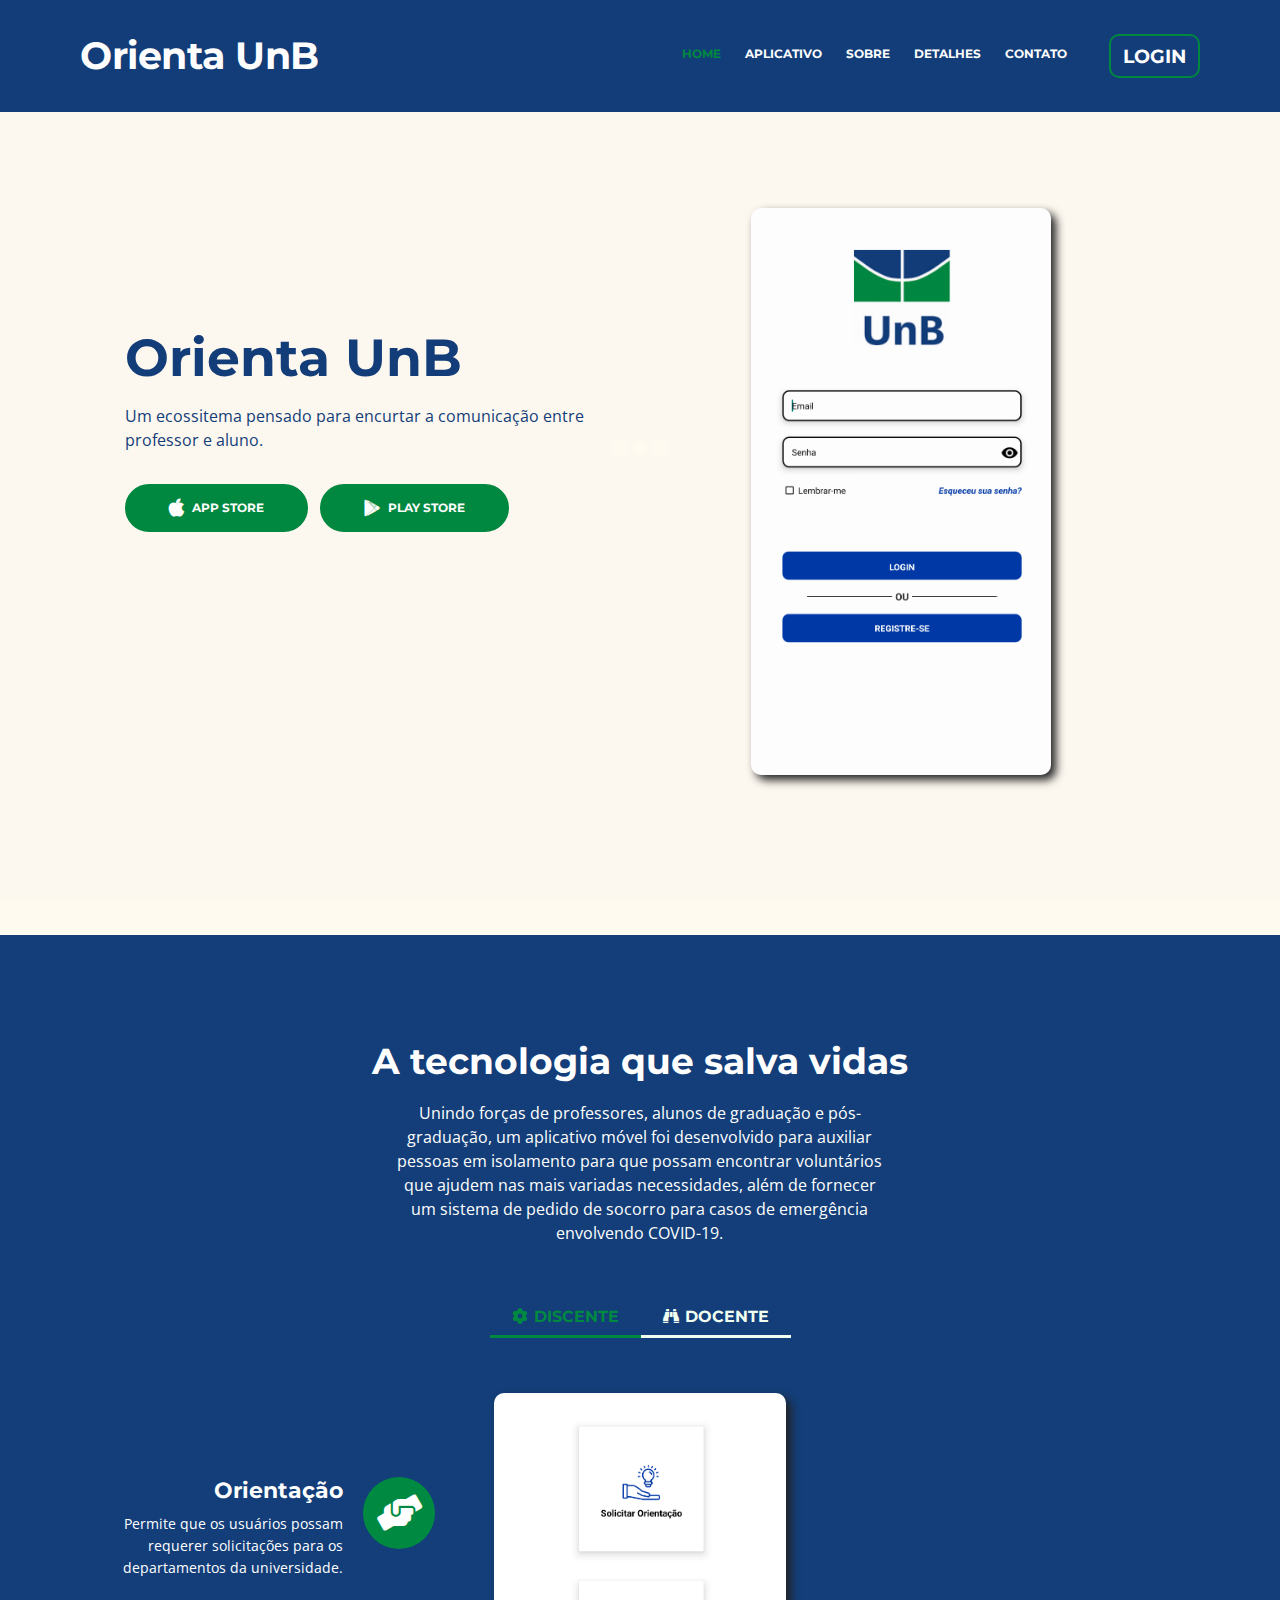
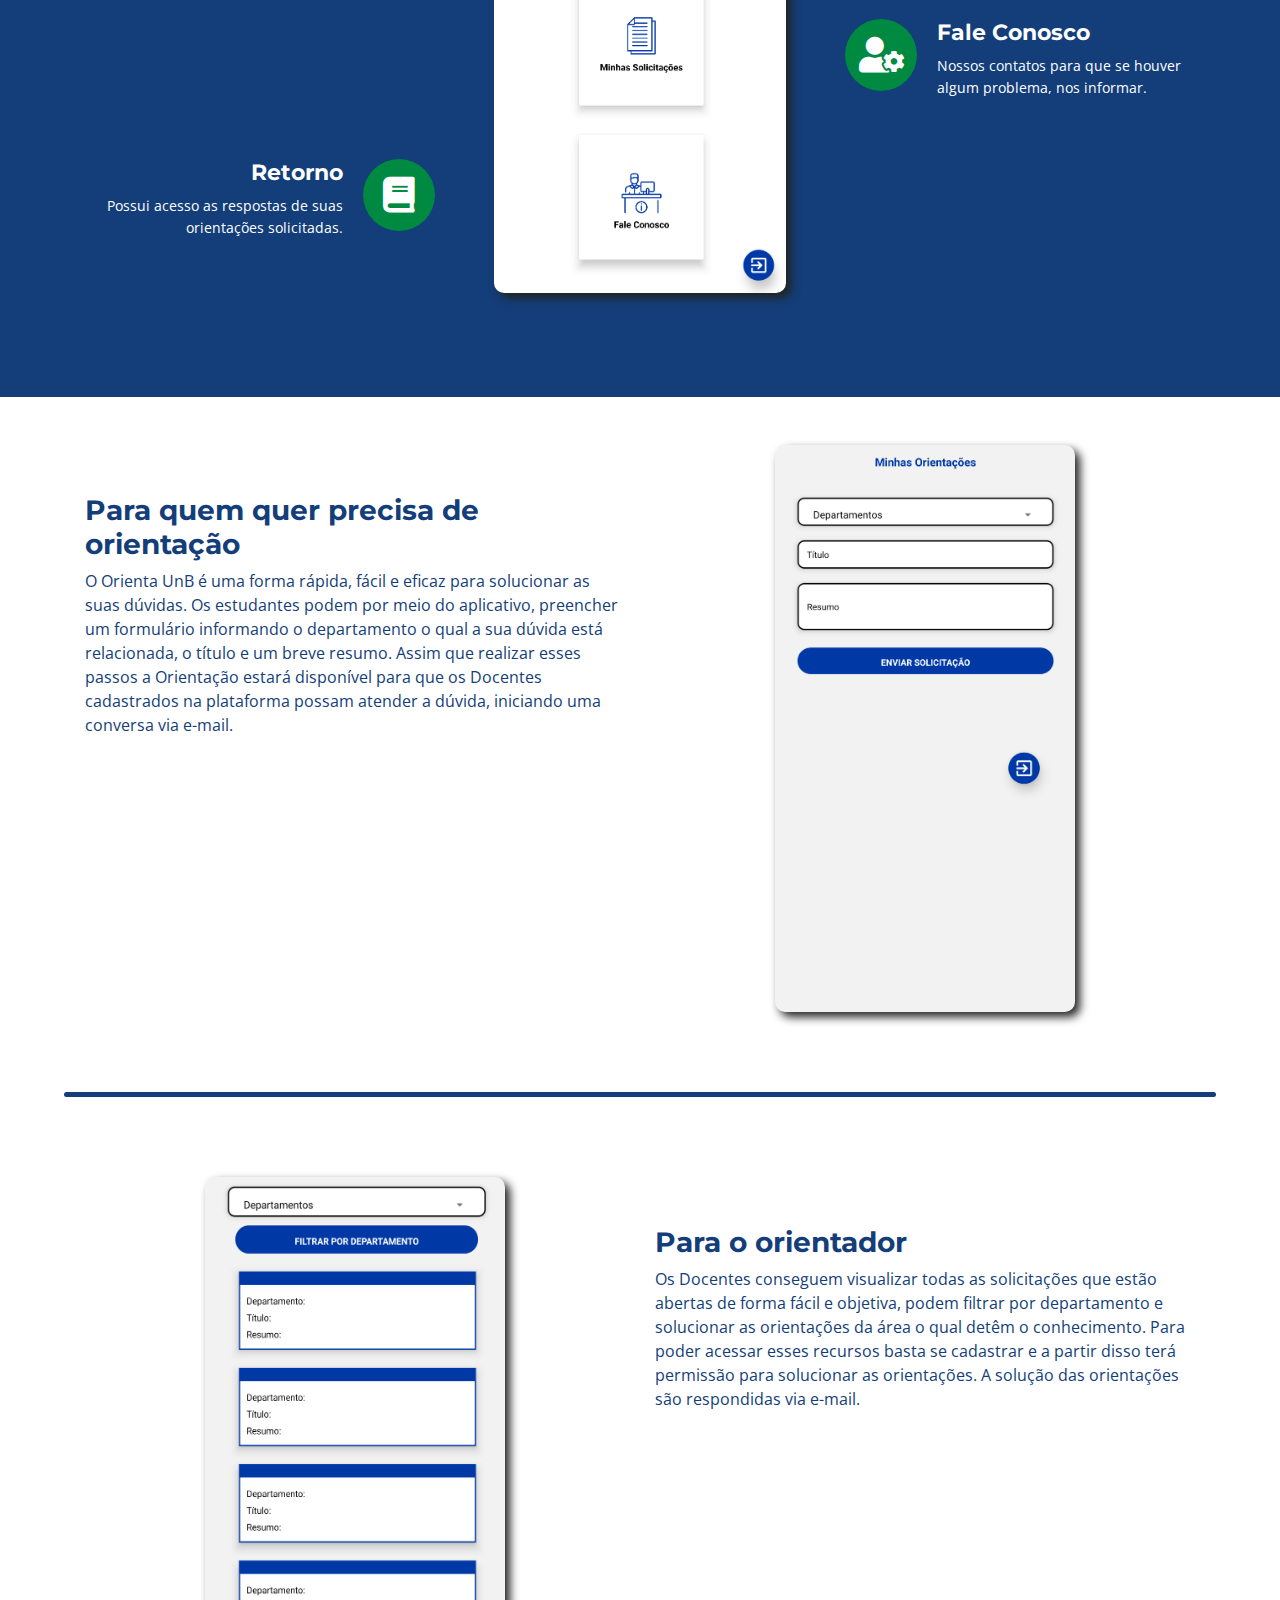
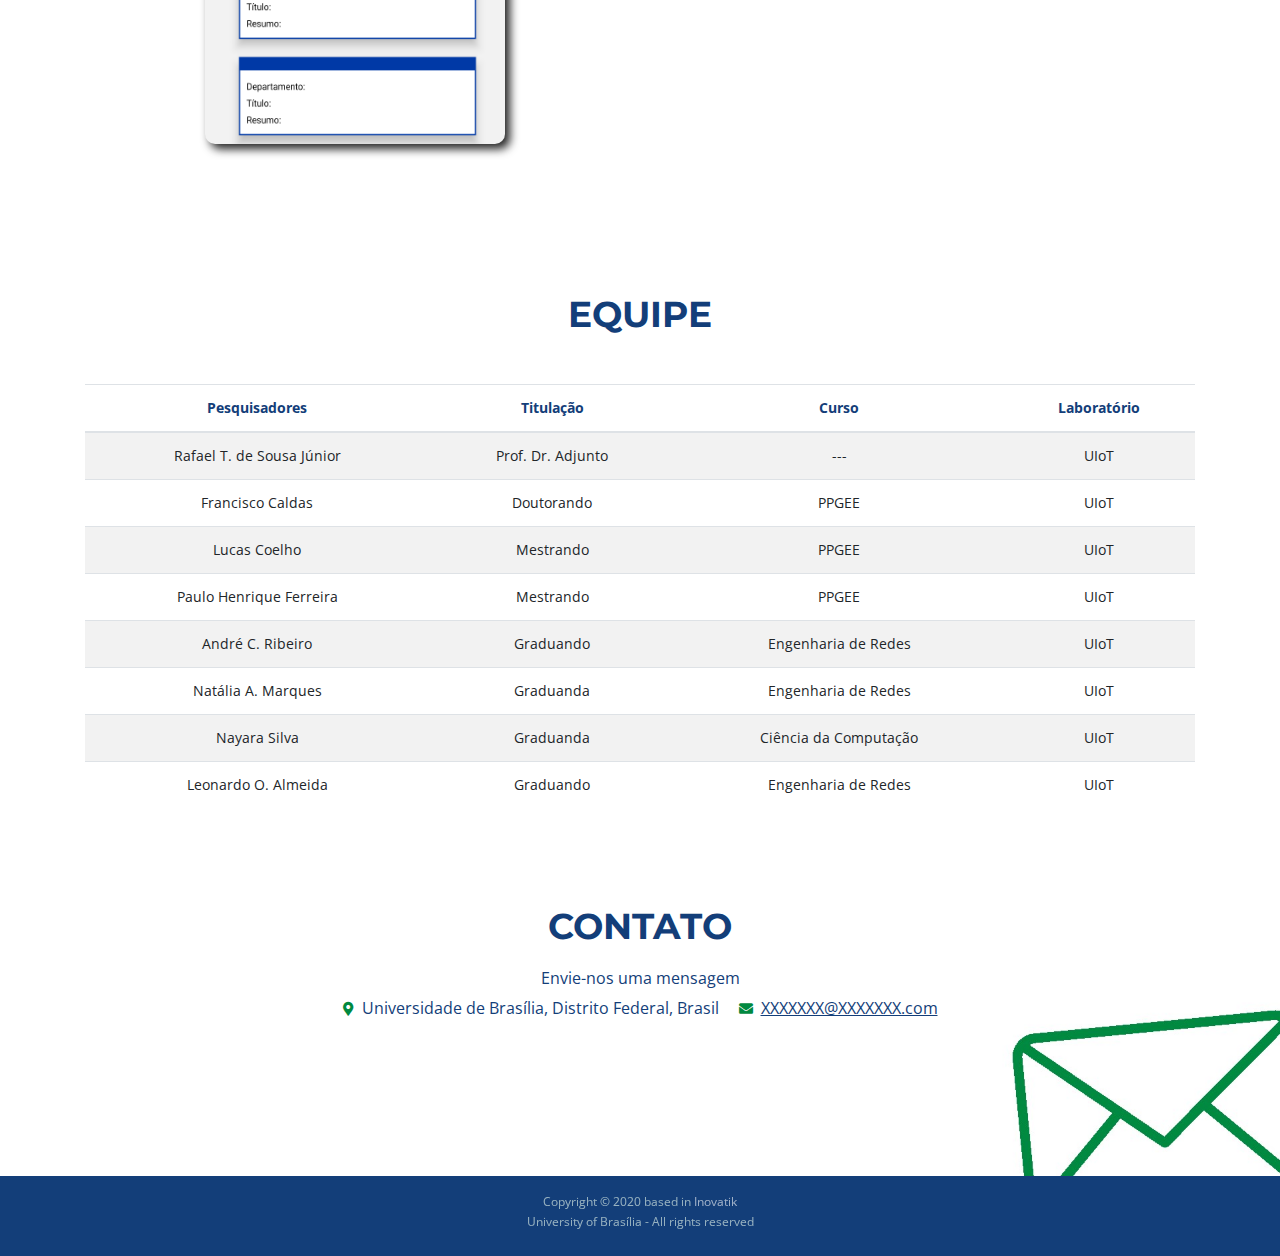
==== commit 6319d8d4: "Atualização" ====
--- a/Orienta/index.html
+++ b/Orienta/index.html
@@ -546,89 +546,6 @@
     <!-- end of video -->
 
     <!-- Details 1 -->
-    <div id="details" class="basic-2">
-      <div class="container">
-        <div class="row">
-          <div class="col-lg-12">
-            <h3>Campo em construção</h3>
-            <div class="p-heading p-large text">
-              Lorem Ipsum é simplesmente uma simulação de texto da indústria
-              tipográfica e de impressos, e vem sendo utilizado desde o século
-              XVI, quando um impressor desconhecido pegou uma bandeja de tipos e
-              os embaralhou para fazer um livro de modelos de tipos. Lorem Ipsum
-              sobreviveu não só a cinco séculos, como também ao salto para a
-              editoração eletrônica, permanecendo essencialmente inalterado. Se
-              popularizou na década de 60, quando a Letraset lançou decalques
-              contendo passagens de Lorem Ipsum, e mais recentemente quando
-              passou a ser integrado a softwares de editoração eletrônica como
-              Aldus PageMaker. Porque nós o usamos? É um fato conhecido de todos
-              que um leitor se distrairá com o conteúdo de texto legível de uma
-              página quando estiver examinando sua diagramação. A vantagem de
-              usar Lorem Ipsum é que ele tem uma distribuição normal de letras,
-              ao contrário de "Conteúdo aqui, conteúdo aqui", fazendo com que
-              ele tenha uma aparência similar a de um texto legível. Muitos
-              softwares de publicação e editores de páginas na internet agora
-              usam Lorem Ipsum como texto-modelo padrão, e uma rápida busca por
-              'lorem ipsum' mostra vários websites ainda em sua fase de
-              construção. Várias versões novas surgiram ao longo dos anos,
-              eventualmente por acidente, e às vezes de propósito (injetando
-              humor, e coisas do gênero).
-            </div>
-          </div>
-          <!-- end of col -->
-        </div>
-        <!-- end of row -->
-        <div class="row">
-          <div class="col-lg-12">
-            <img class="img-fluid dash" src="" alt="alternative" />
-          </div>
-          <!-- end of col -->
-        </div>
-        <!-- end of row -->
-      </div>
-      <!-- end of container -->
-
-      <div class="container mb-5">
-        <div class="row">
-          <div class="col-lg-12">
-            <div class="p-heading p-large text" style="margin-top: 8rem">
-              Lorem Ipsum é simplesmente uma simulação de texto da indústria
-              tipográfica e de impressos, e vem sendo utilizado desde o século
-              XVI, quando um impressor desconhecido pegou uma bandeja de tipos e
-              os embaralhou para fazer um livro de modelos de tipos. Lorem Ipsum
-              sobreviveu não só a cinco séculos, como também ao salto para a
-              editoração eletrônica, permanecendo essencialmente inalterado. Se
-              popularizou na década de 60, quando a Letraset lançou decalques
-              contendo passagens de Lorem Ipsum, e mais recentemente quando
-              passou a ser integrado a softwares de editoração eletrônica como
-              Aldus PageMaker. Porque nós o usamos? É um fato conhecido de todos
-              que um leitor se distrairá com o conteúdo de texto legível de uma
-              página quando estiver examinando sua diagramação. A vantagem de
-              usar Lorem Ipsum é que ele tem uma distribuição normal de letras,
-              ao contrário de "Conteúdo aqui, conteúdo aqui", fazendo com que
-              ele tenha uma aparência similar a de um texto legível. Muitos
-              softwares de publicação e editores de páginas na internet agora
-              usam Lorem Ipsum como texto-modelo padrão, e uma rápida busca por
-              'lorem ipsum' mostra vários websites ainda em sua fase de
-              construção. Várias versões novas surgiram ao longo dos anos,
-              eventualmente por acidente, e às vezes de propósito (injetando
-              humor, e coisas do gênero).
-            </div>
-          </div>
-          <!-- end of col -->
-        </div>
-        <!-- end of row -->
-        <div class="row">
-          <div class="col-lg-12">
-            <img class="img-fluid dash" src="" alt="alternative" />
-          </div>
-          <!-- end of col -->
-        </div>
-        <!-- end of row -->
-      </div>
-      <!-- end of container -->
-    </div>
-
     <!-- Contact -->
     <div id="contact" class="form">
         <div class="container">
@@ -639,7 +556,7 @@
                     <th scope="col">Pesquisadores</th>
                     <th scope="col">Titulação</th>
                     <th scope="col">Curso</th>
-                    <th scope="col">Instituição</th>
+                    <th scope="col">Laboratório</th>
                   </tr>
                 </thead>
                 <tbody>
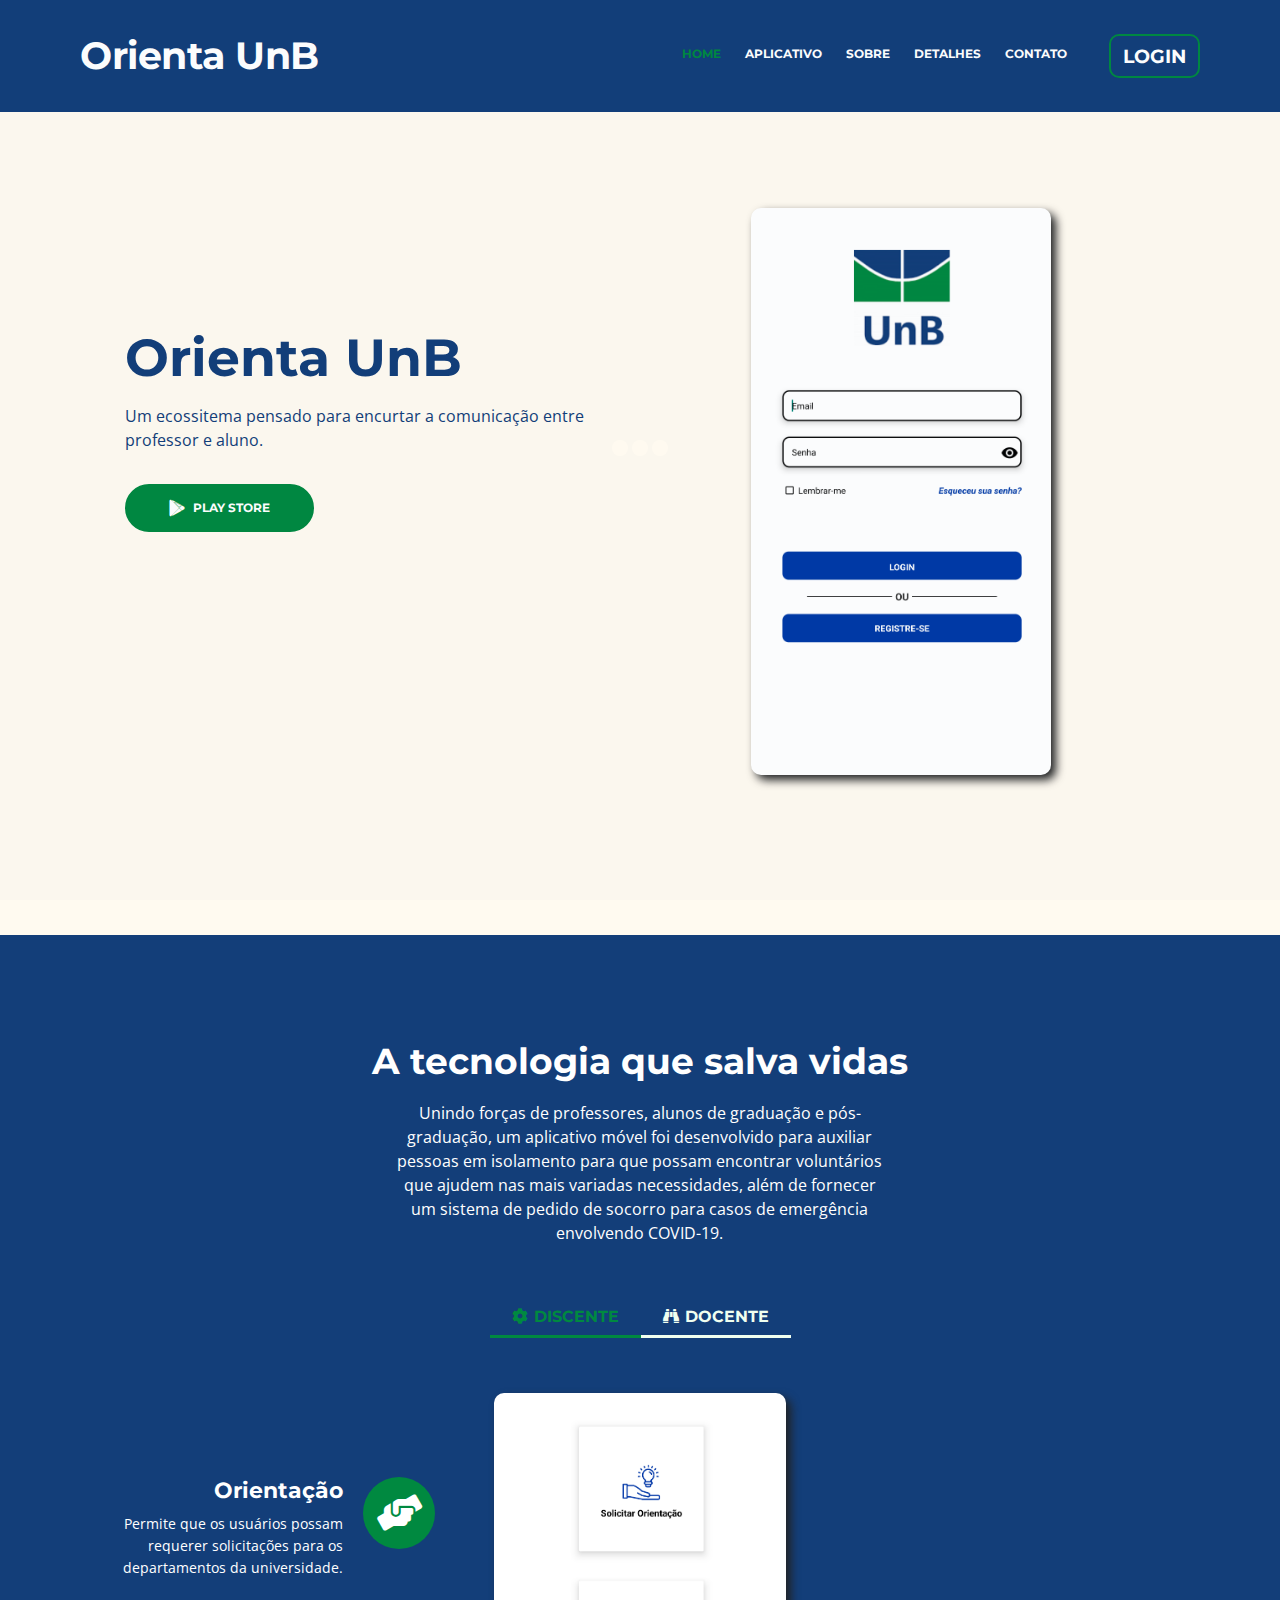
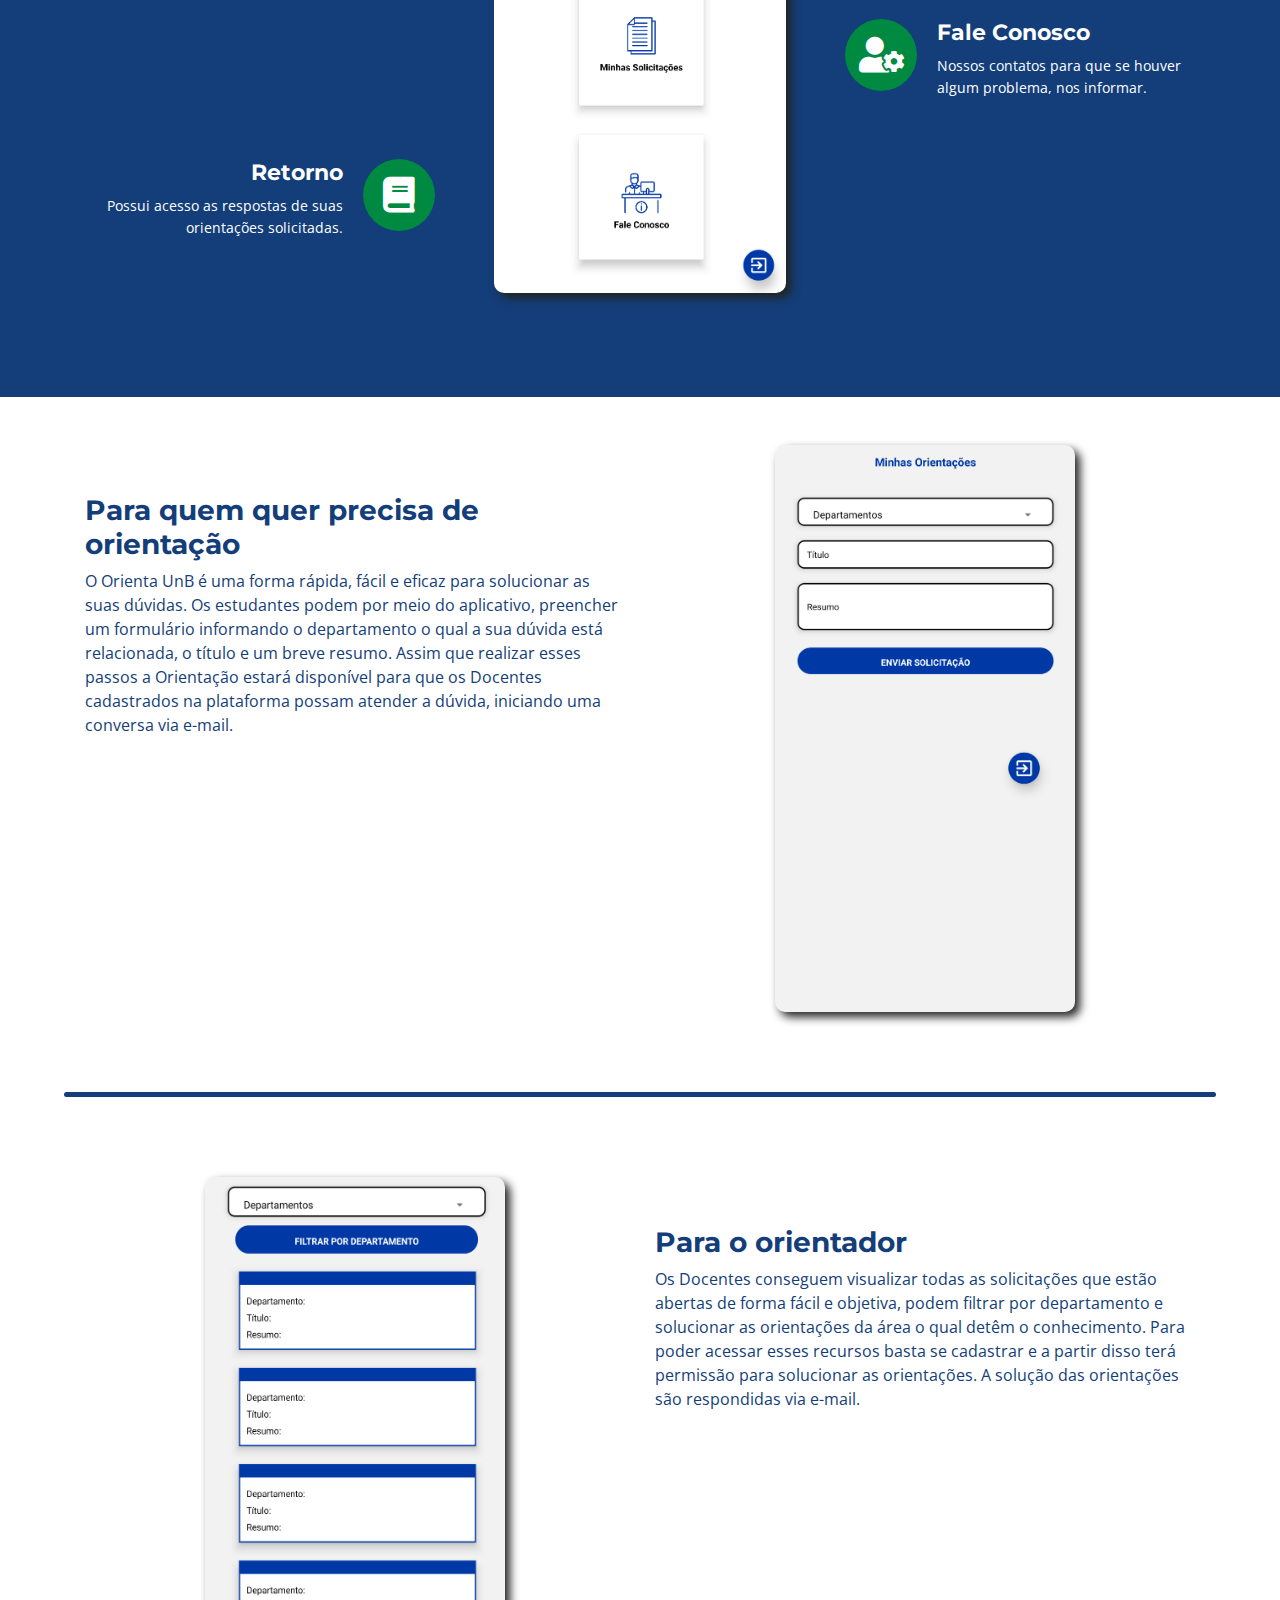
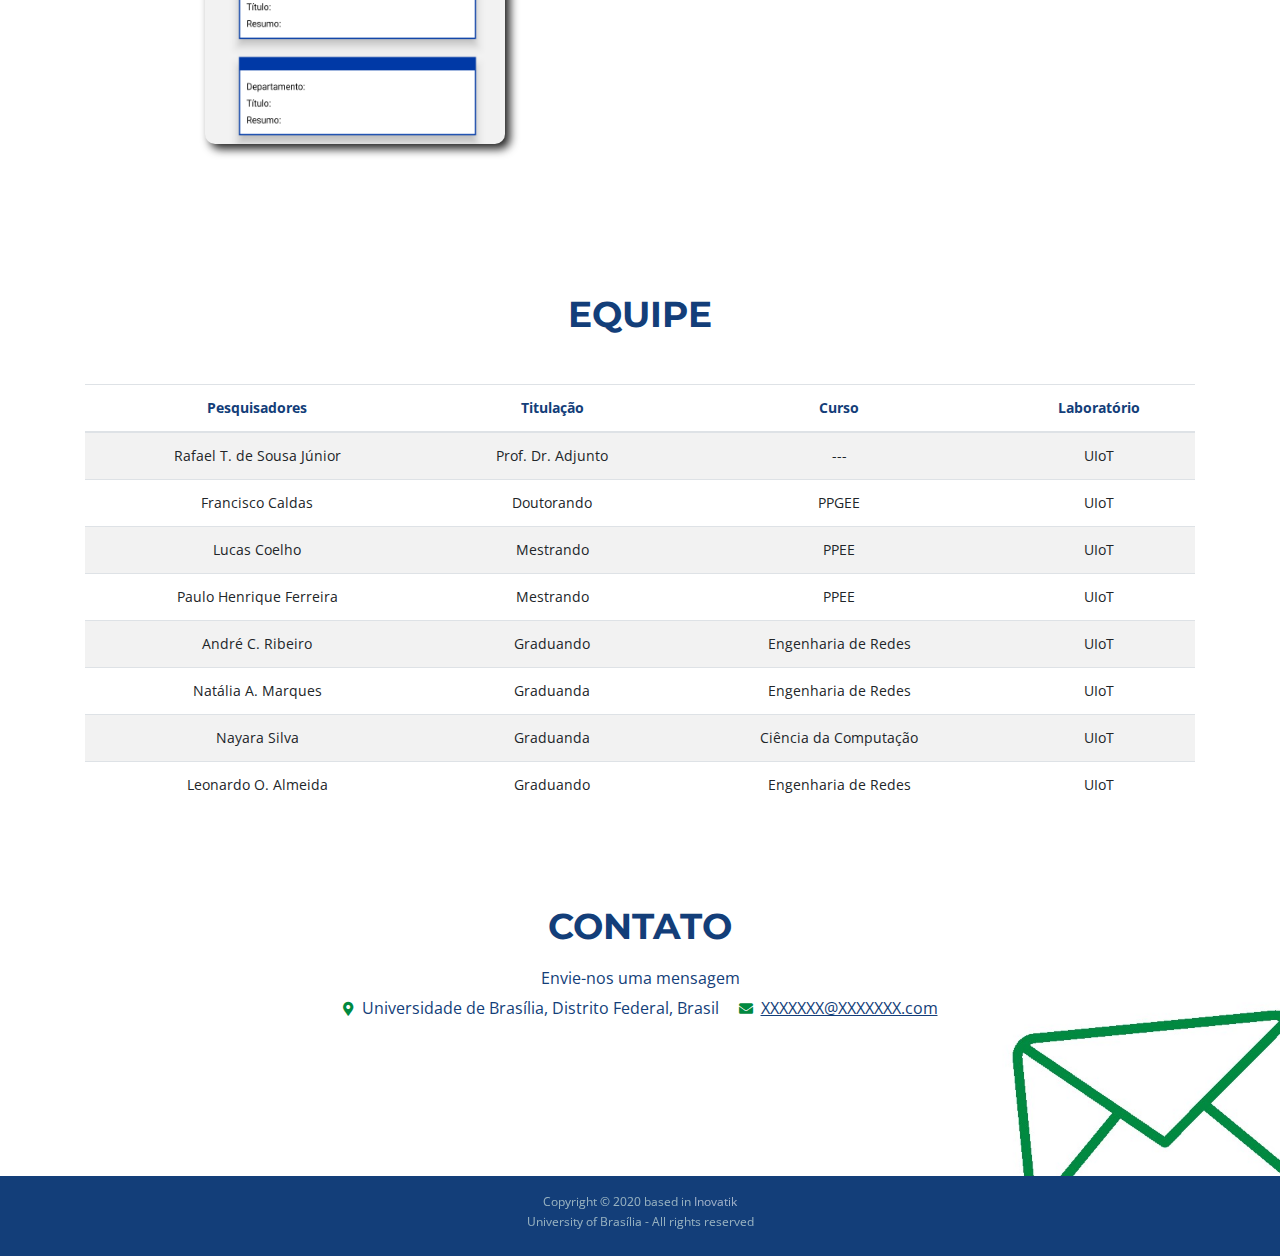
==== commit 4f406578: "Atualização" ====
--- a/Orienta/index.html
+++ b/Orienta/index.html
@@ -127,7 +127,7 @@
                   Um ecossitema pensado para encurtar a comunicação entre
                   professor e aluno.
                 </p>
-                <a class="btn-solid-lg page-scroll" href="#your-link"
+                <a style="display: none;" class="btn-solid-lg page-scroll" href="#your-link"
                   ><i class="fab fa-apple"></i>APP STORE</a
                 >
                 <a class="btn-solid-lg page-scroll" href="#your-link"
@@ -577,13 +577,13 @@
                   <tr>
                     <td>Lucas Coelho</td>
                     <td>Mestrando</td>
-                    <td>PPGEE</td>
+                    <td>PPEE</td>
                     <td>UIoT</td>
                   </tr>
                   <tr>
                     <td>Paulo Henrique Ferreira</td>
                     <td>Mestrando</td>
-                    <td>PPGEE</td>
+                    <td>PPEE</td>
                     <td>UIoT</td>
                   </tr>
                   <tr>
--- a/Orienta/css/styles.css
+++ b/Orienta/css/styles.css
@@ -1344,6 +1344,9 @@
 /*     18. Media Queries     */
 /*****************************/	
 @media (max-width: 767px) {
+	html {
+		width: fit-content;
+	}
 	.navbar-custom .navbar-brand.logo-text {
 		font: 700 1.5rem "Montserrat", sans-serif;
 	}
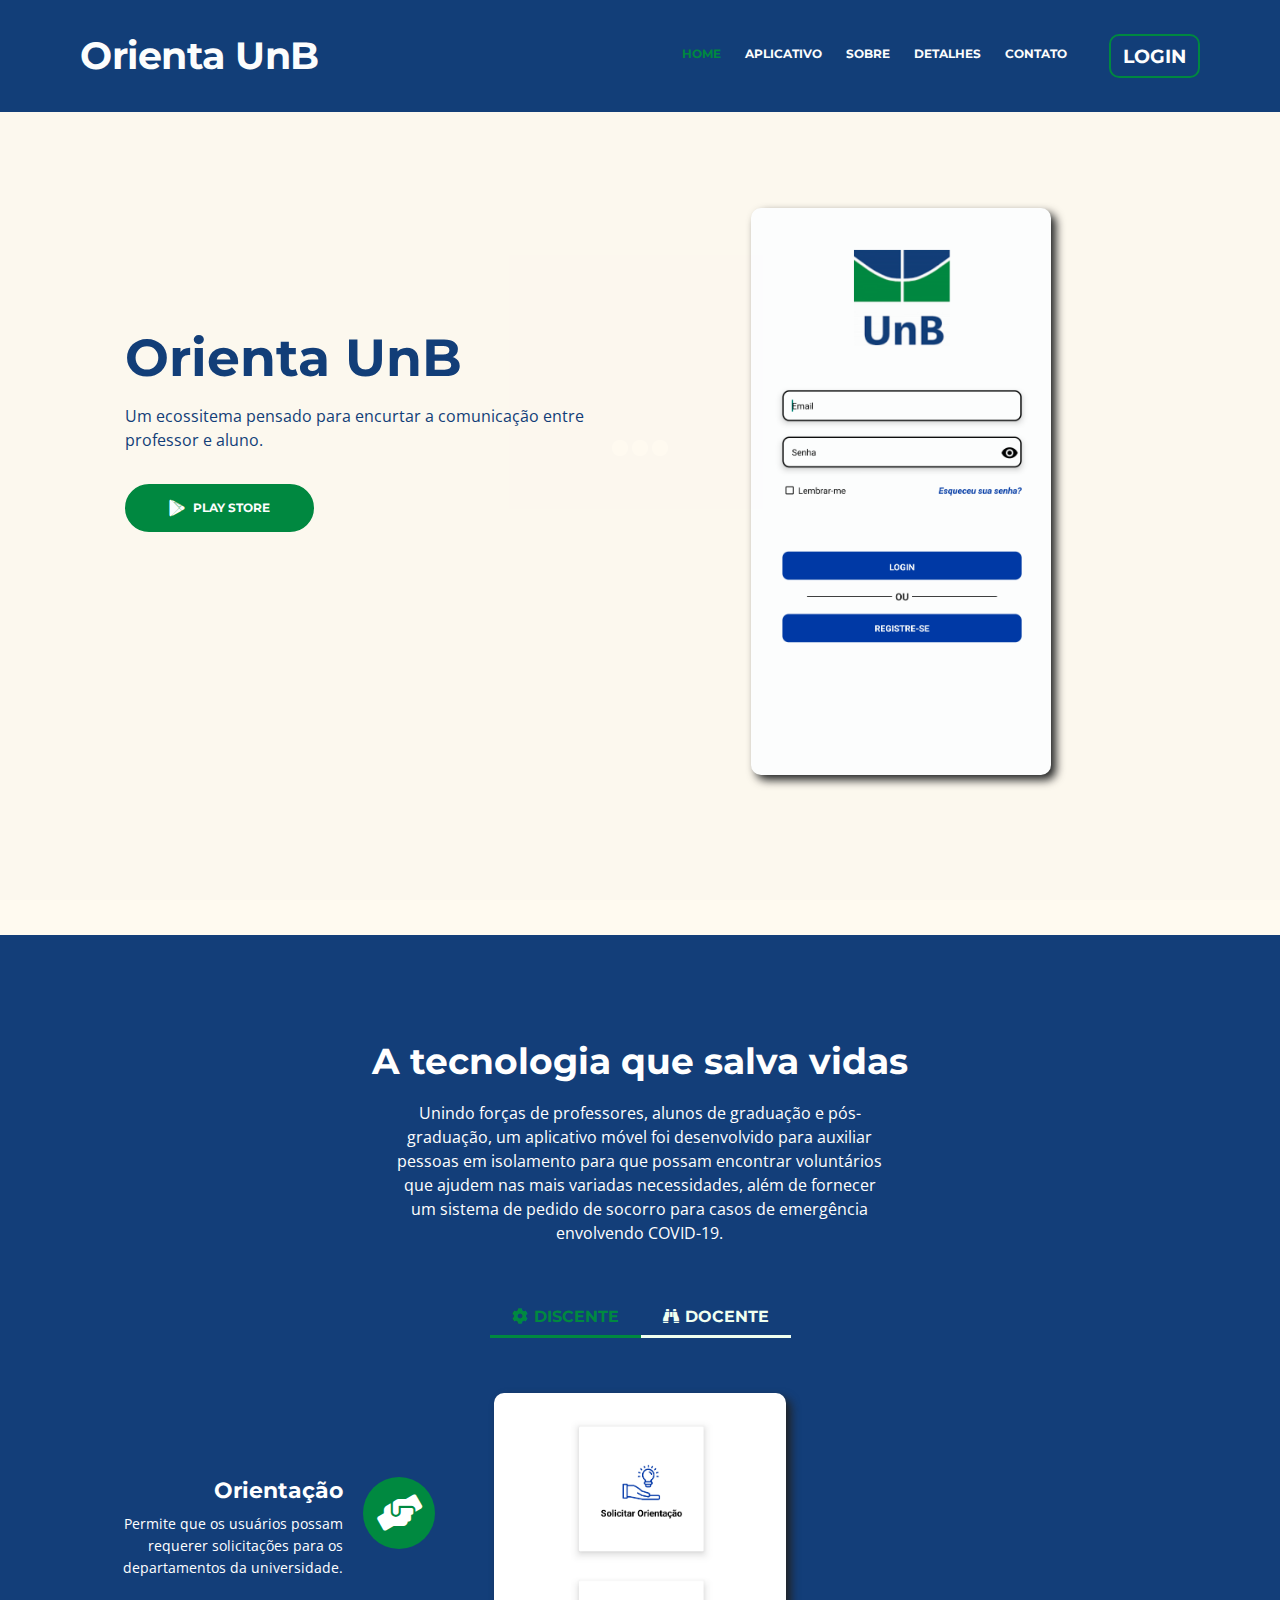
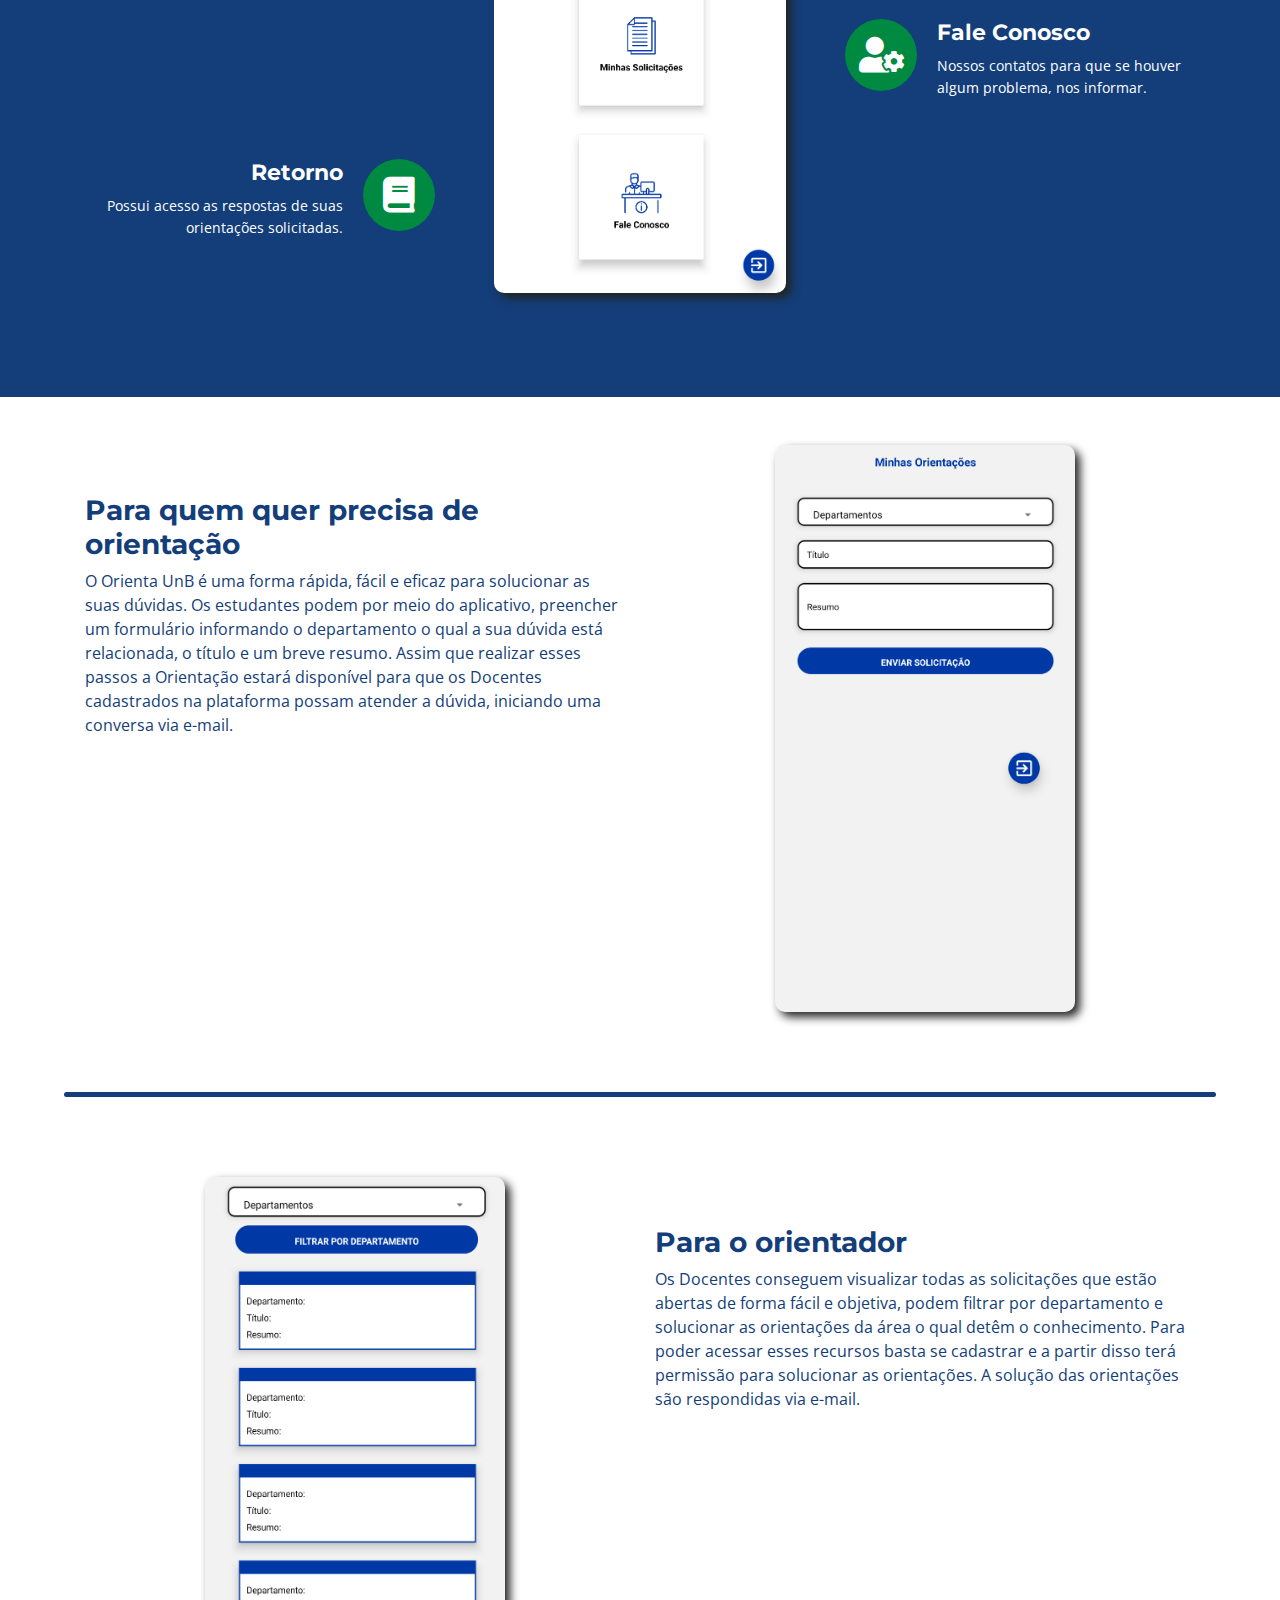
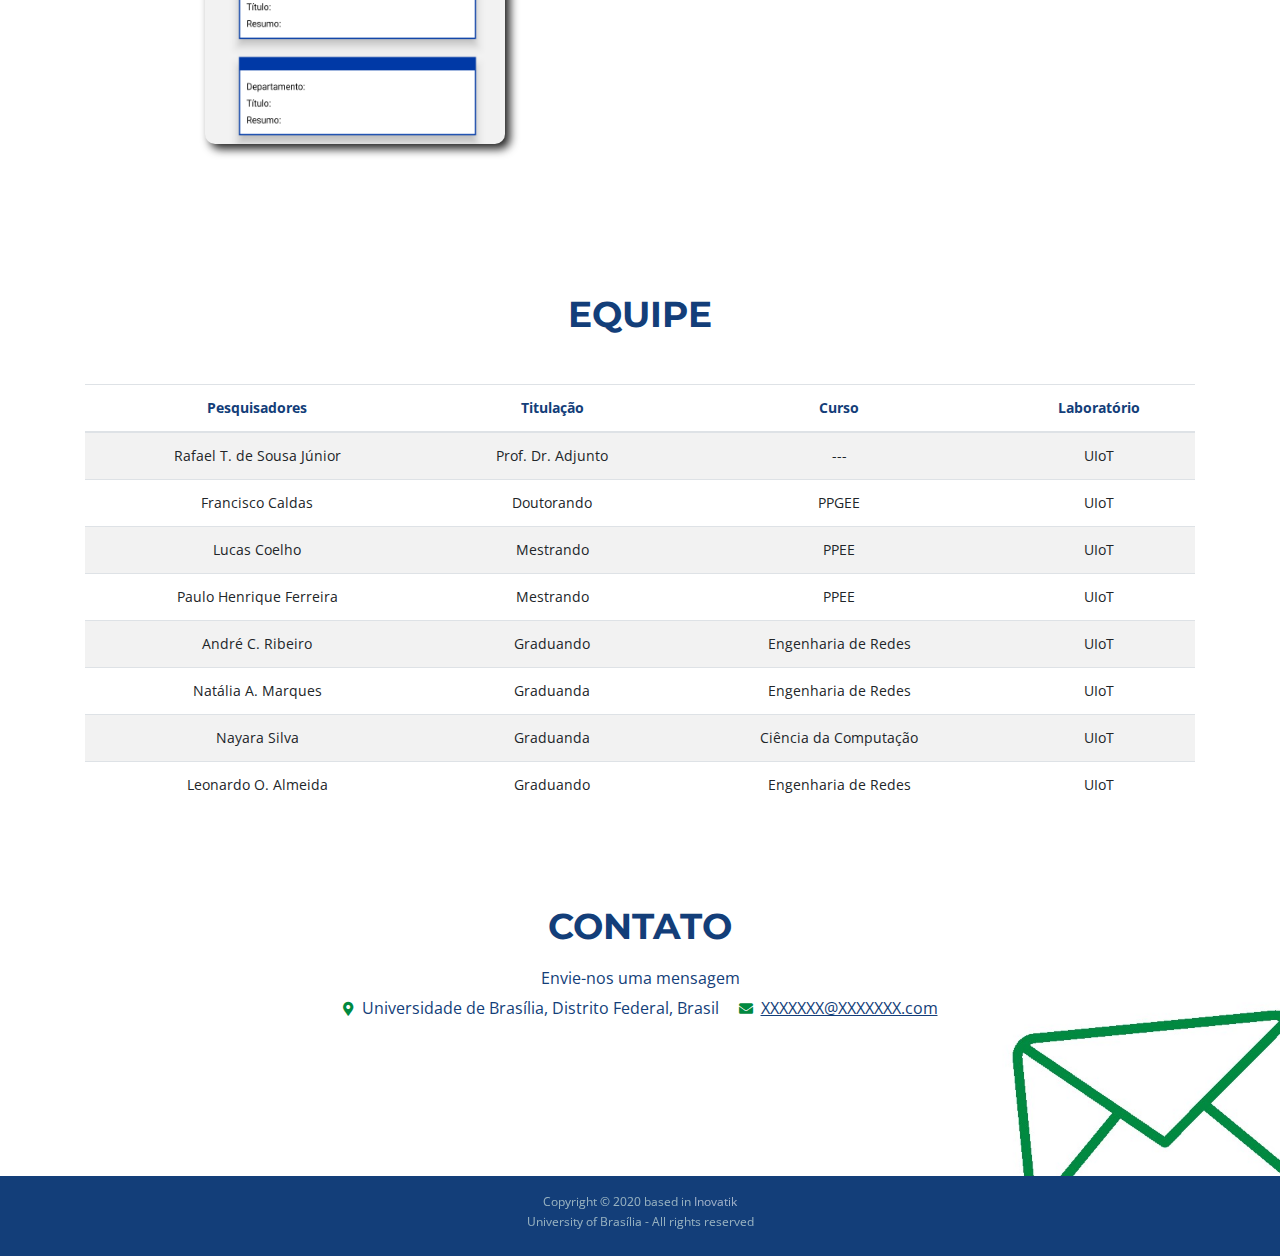
==== commit 10e40002: "Update index.html" ====
--- a/Orienta/index.html
+++ b/Orienta/index.html
@@ -130,7 +130,7 @@
                 <a style="display: none;" class="btn-solid-lg page-scroll" href="#your-link"
                   ><i class="fab fa-apple"></i>APP STORE</a
                 >
-                <a class="btn-solid-lg page-scroll" href="#your-link"
+                <a class="btn-solid-lg page-scroll" href="https://play.google.com/store/apps/details?id=com.apporientaunb"
                   ><i class="fab fa-google-play"></i>PLAY STORE</a
                 >
               </div>
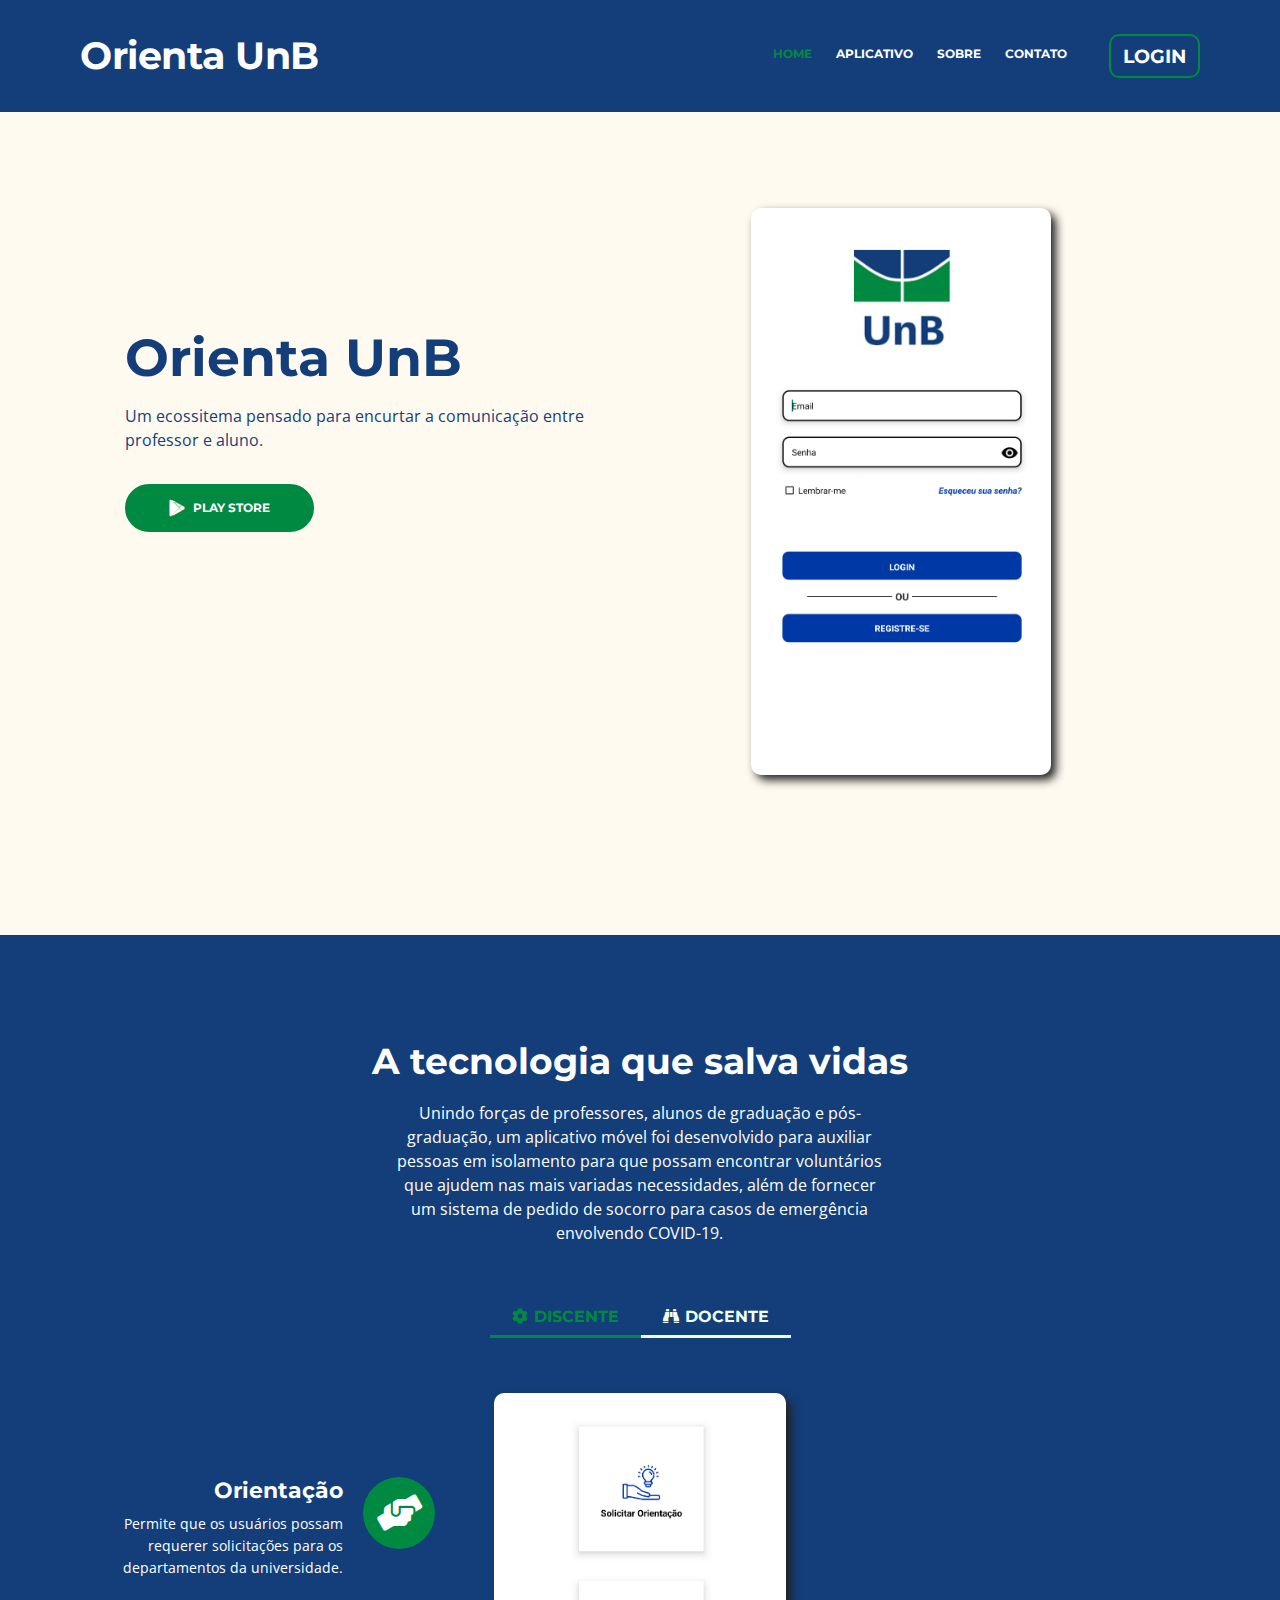
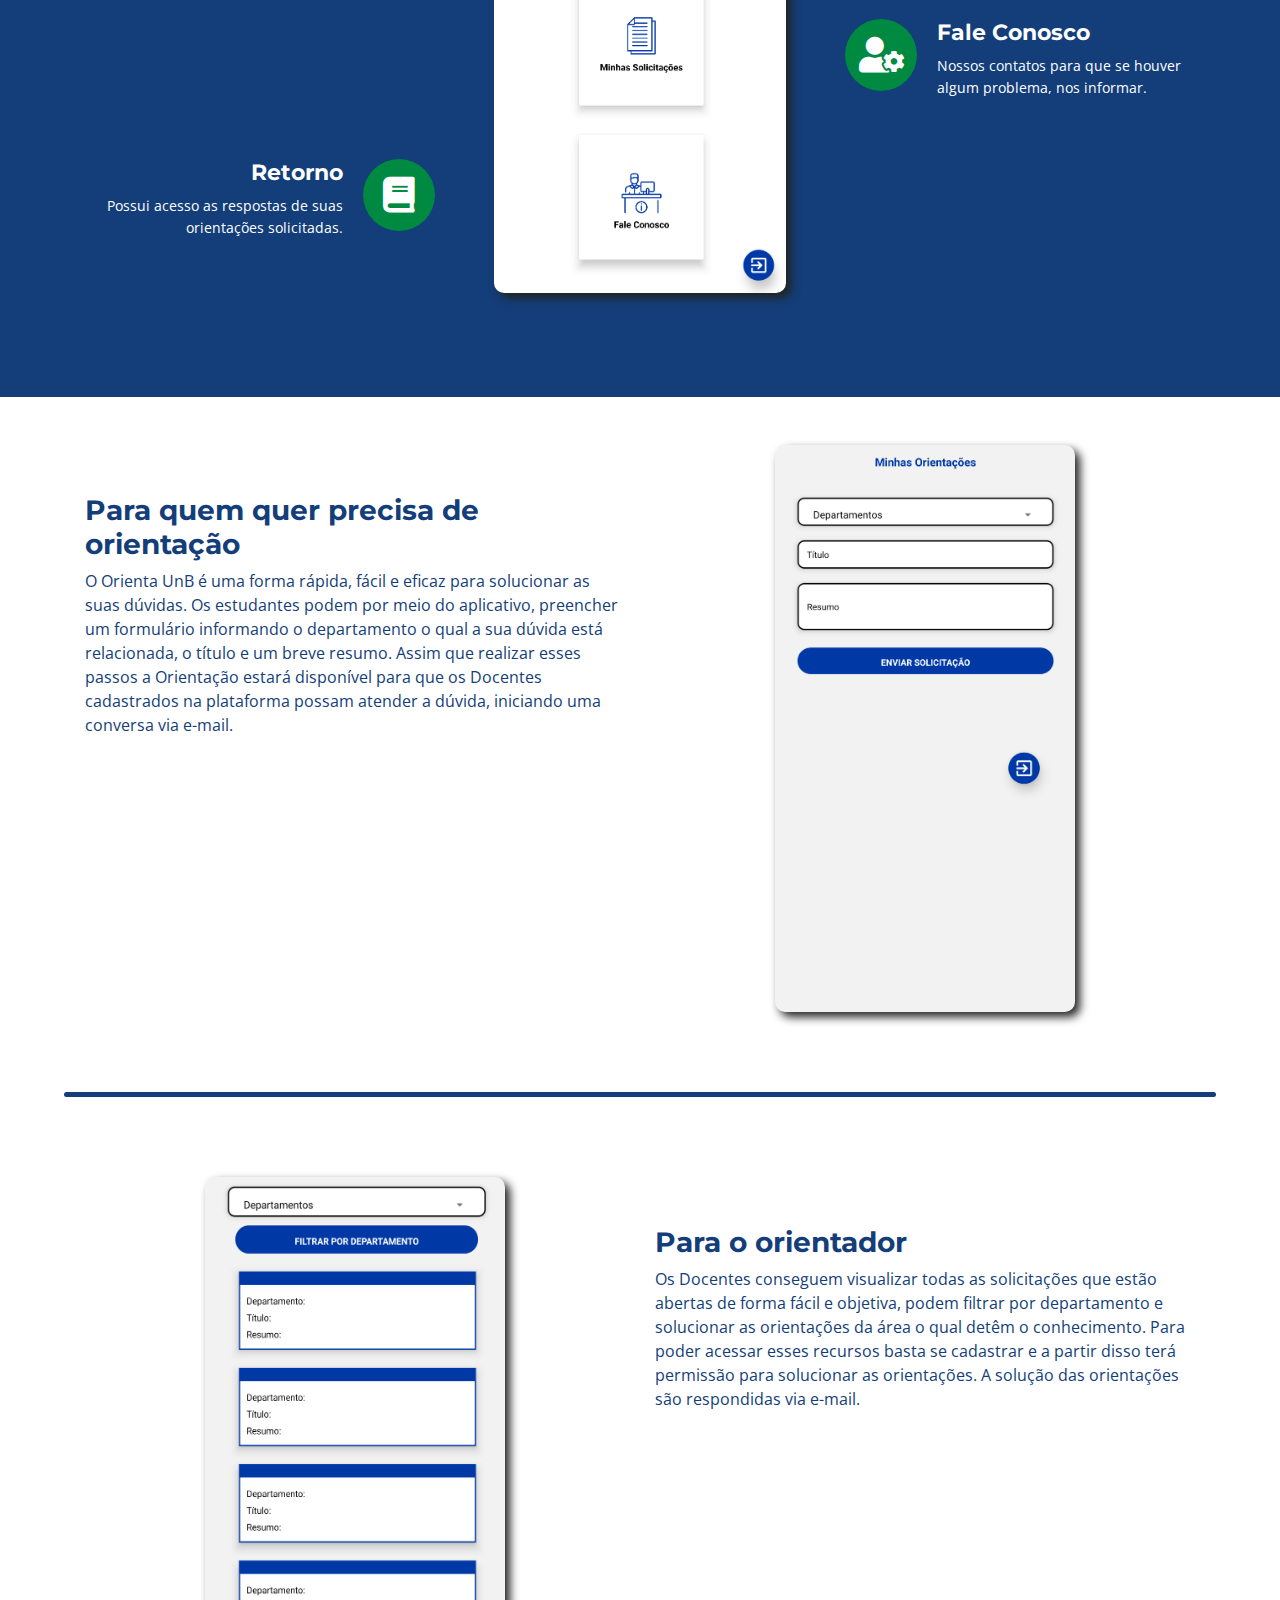
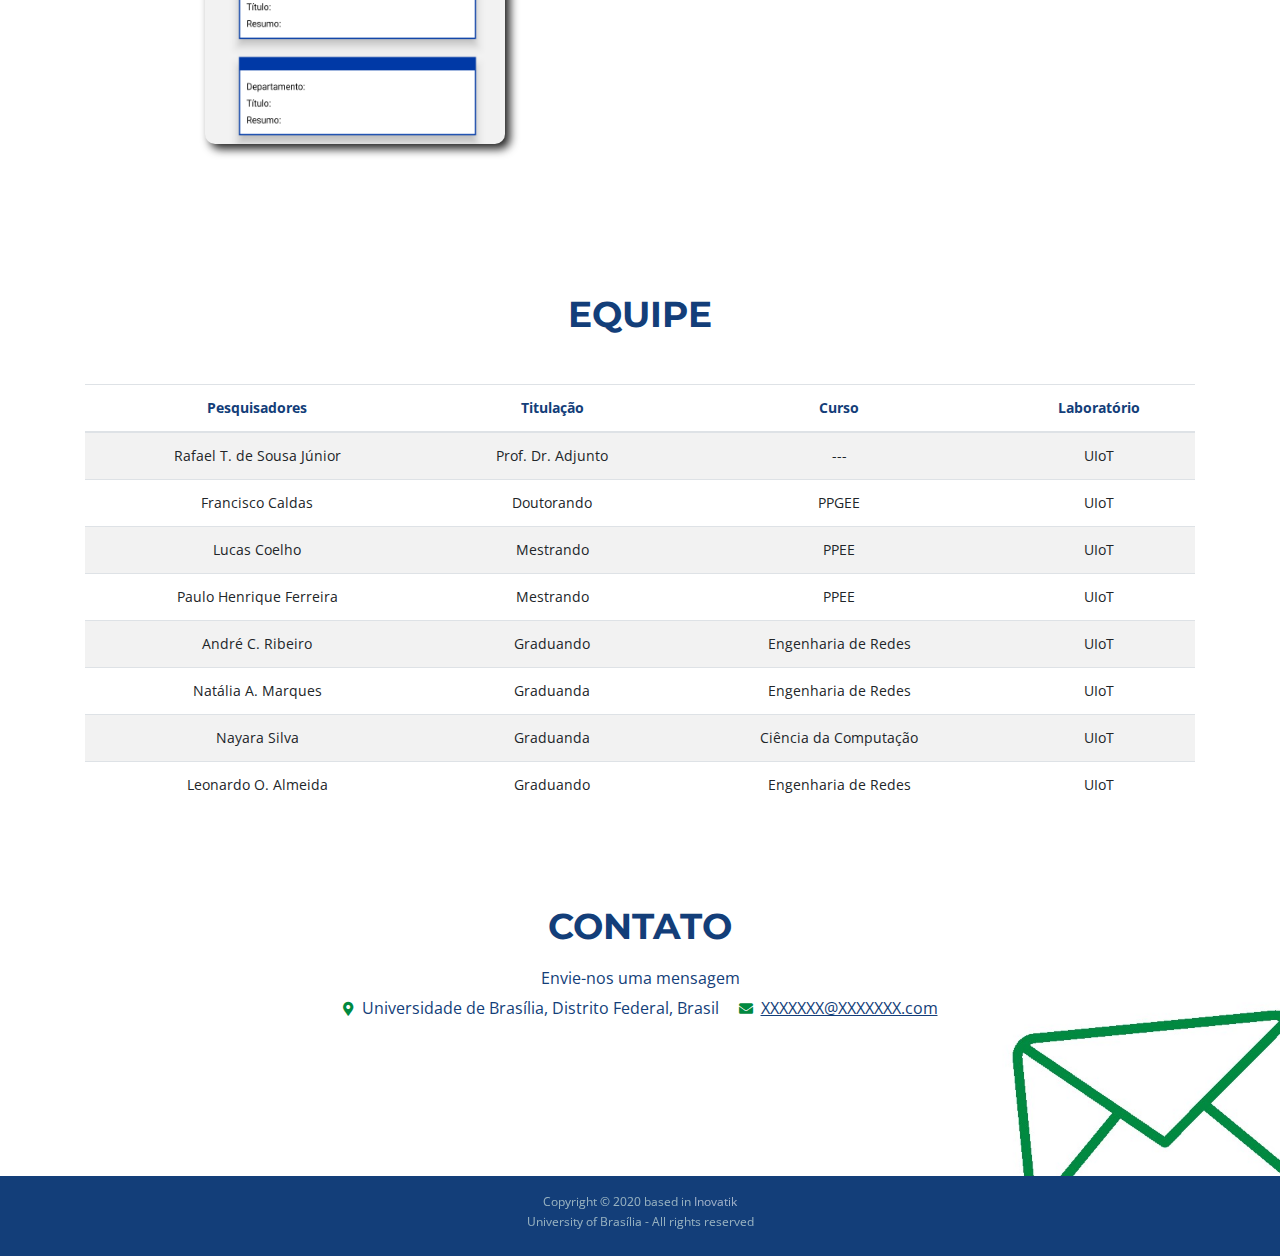
==== commit eb2298c0: "Update index.html" ====
--- a/Orienta/index.html
+++ b/Orienta/index.html
@@ -82,10 +82,6 @@
           </li>
           <li class="nav-item">
             <a class="nav-link page-scroll" href="#preview">SOBRE</a>
-          </li>
-
-          <li class="nav-item">
-            <a class="nav-link page-scroll" href="#details">DETALHES</a>
           </li>
 
           <!-- Dropdown Menu -->
@@ -130,7 +126,7 @@
                 <a style="display: none;" class="btn-solid-lg page-scroll" href="#your-link"
                   ><i class="fab fa-apple"></i>APP STORE</a
                 >
-                <a class="btn-solid-lg page-scroll" href="https://play.google.com/store/apps/details?id=com.apporientaunb"
+                <a class="btn-solid-lg page-scroll" href="#your-link"
                   ><i class="fab fa-google-play"></i>PLAY STORE</a
                 >
               </div>
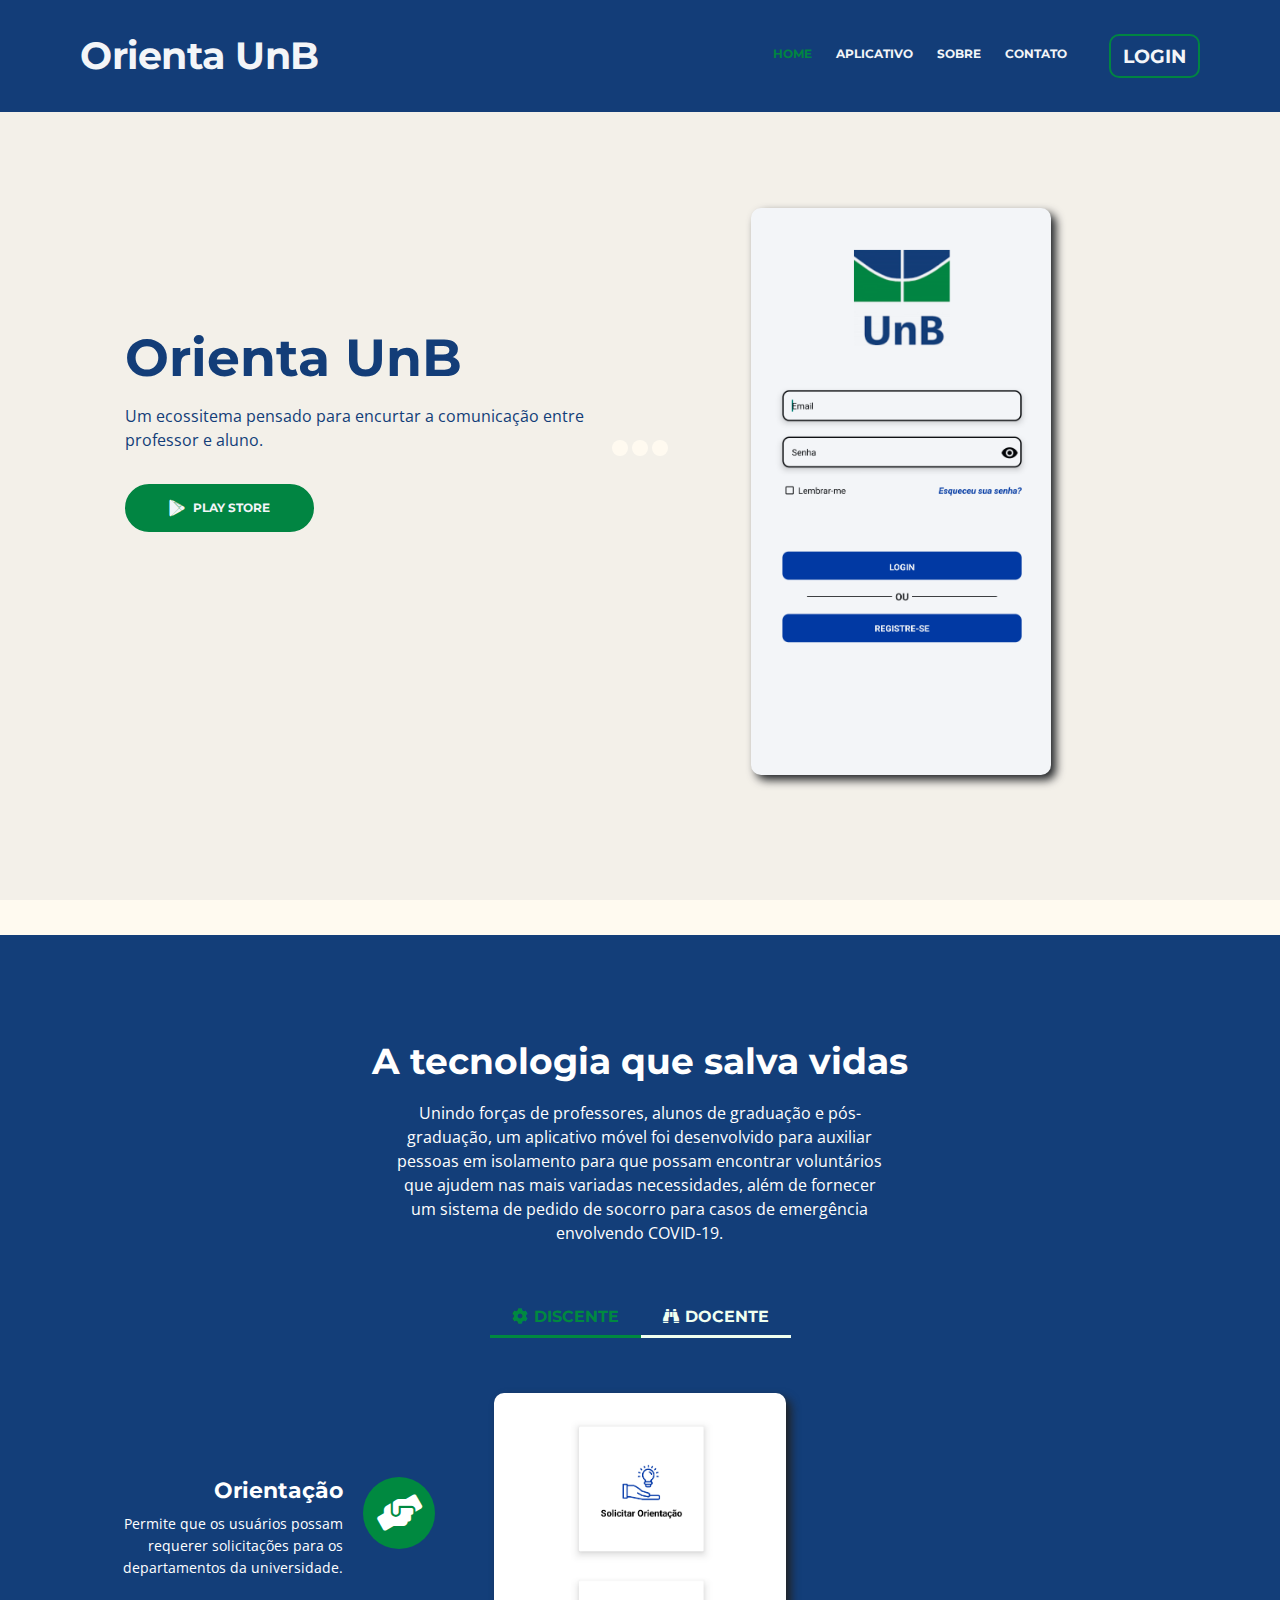
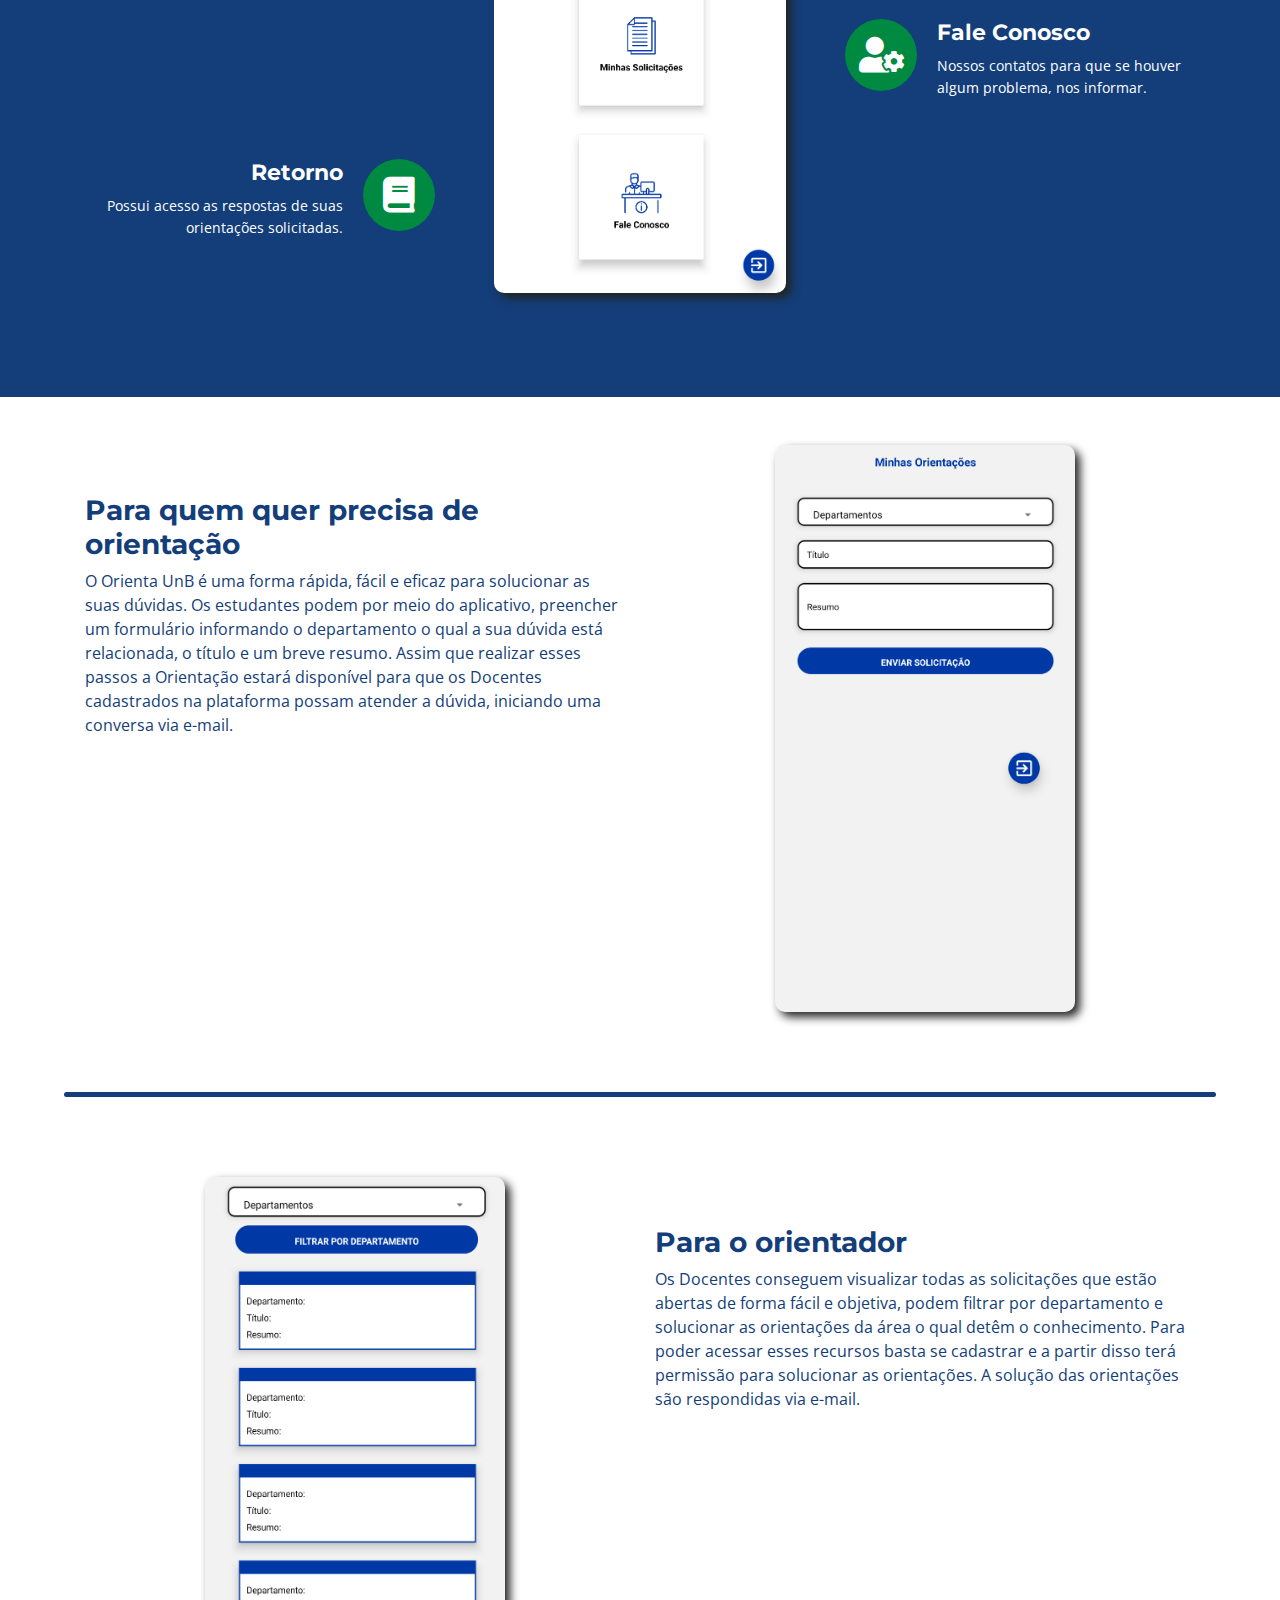
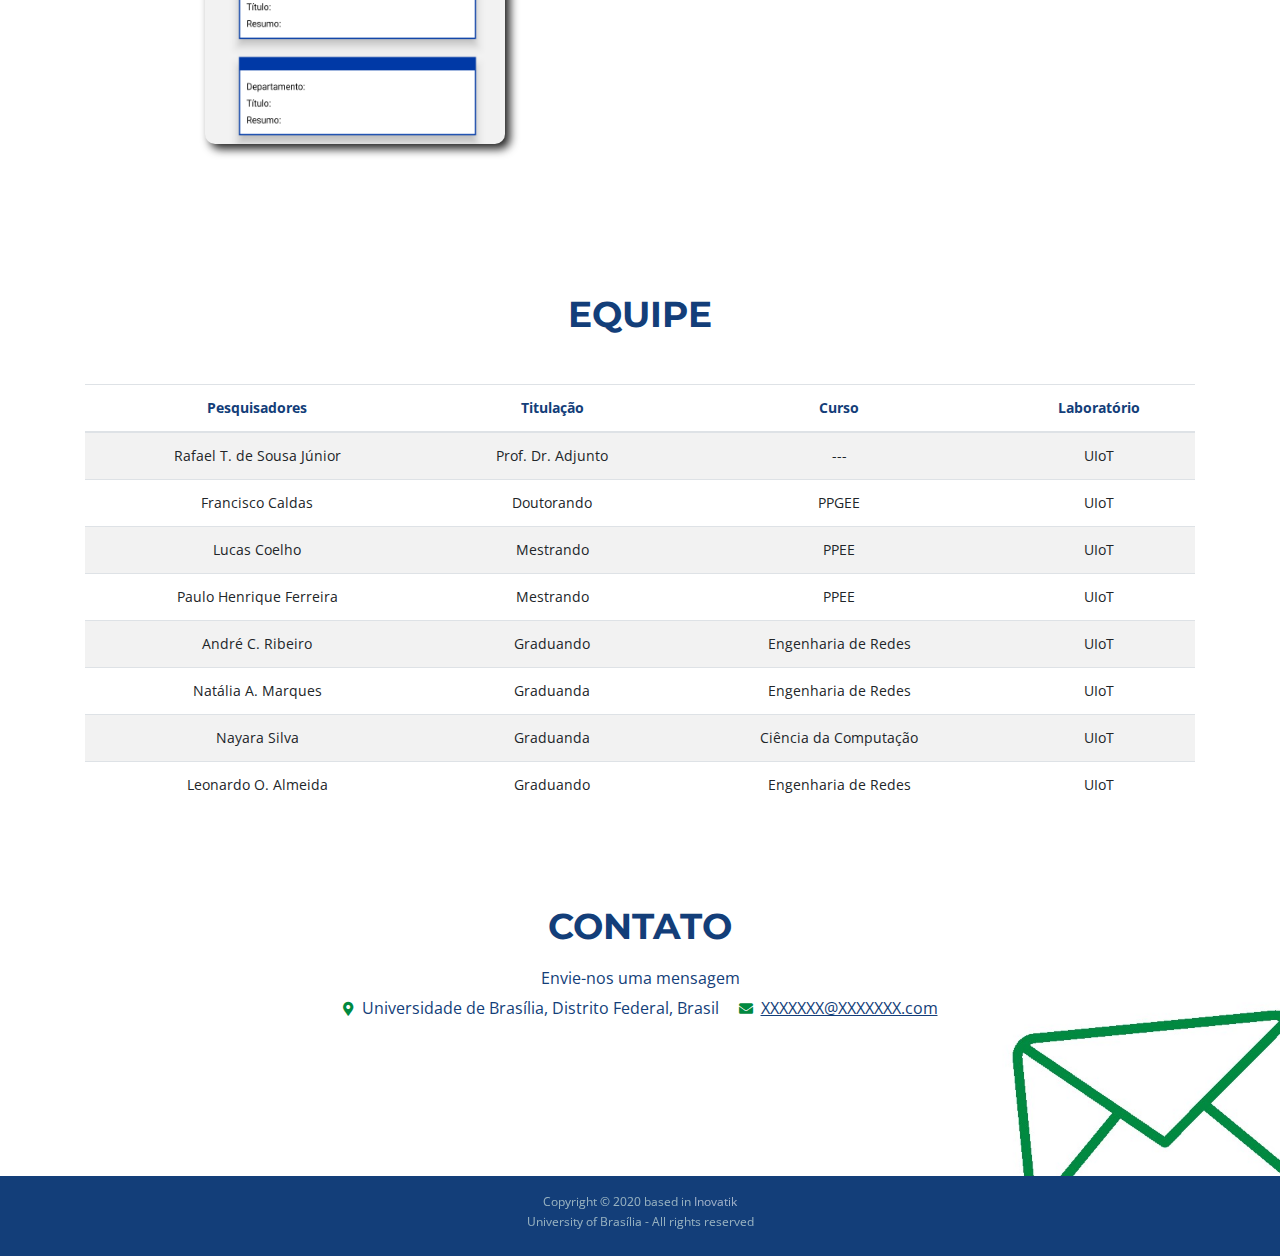
==== commit c1a62497: "Merge branch 'master' of https://github.com/victoroliveira89/TemplatesUiot" ====
--- a/Orienta/index.html
+++ b/Orienta/index.html
@@ -126,7 +126,7 @@
                 <a style="display: none;" class="btn-solid-lg page-scroll" href="#your-link"
                   ><i class="fab fa-apple"></i>APP STORE</a
                 >
-                <a class="btn-solid-lg page-scroll" href="#your-link"
+                <a class="btn-solid-lg page-scroll" href="https://play.google.com/store/apps/details?id=com.apporientaunb"
                   ><i class="fab fa-google-play"></i>PLAY STORE</a
                 >
               </div>
